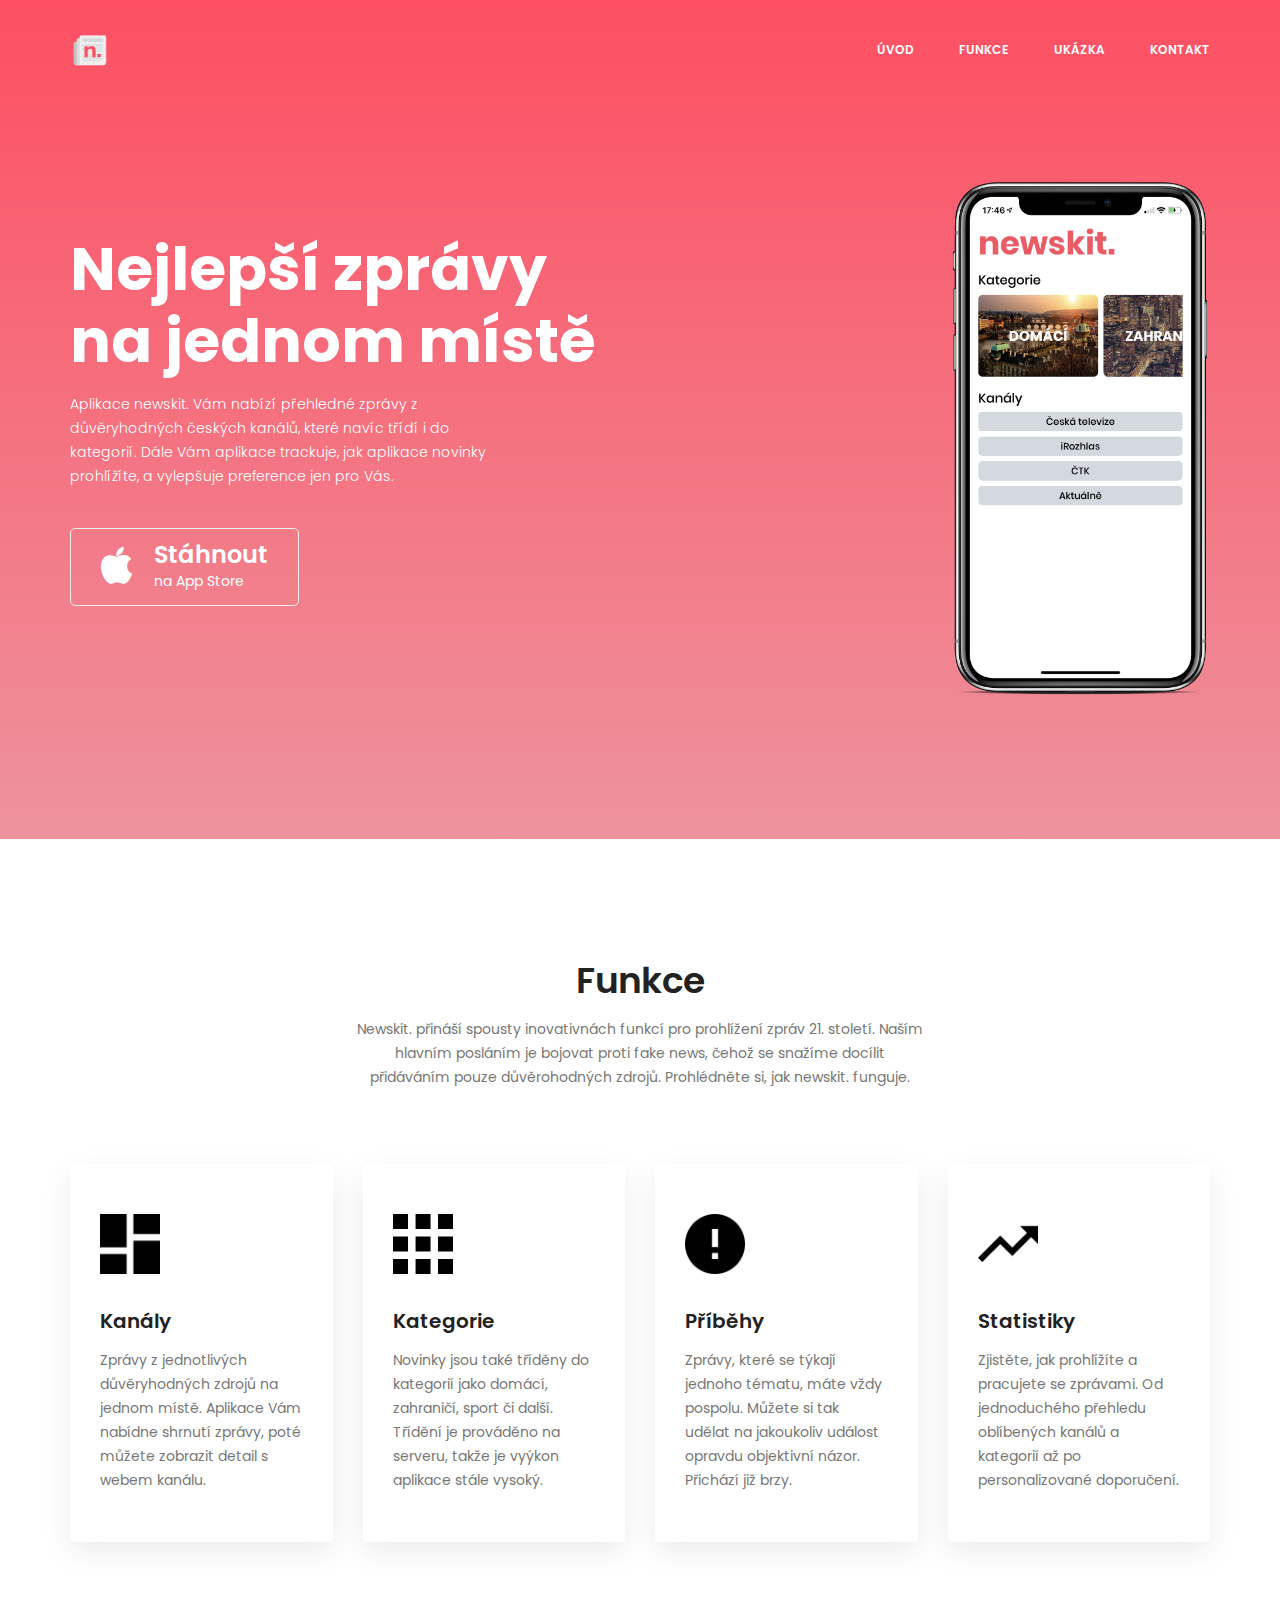
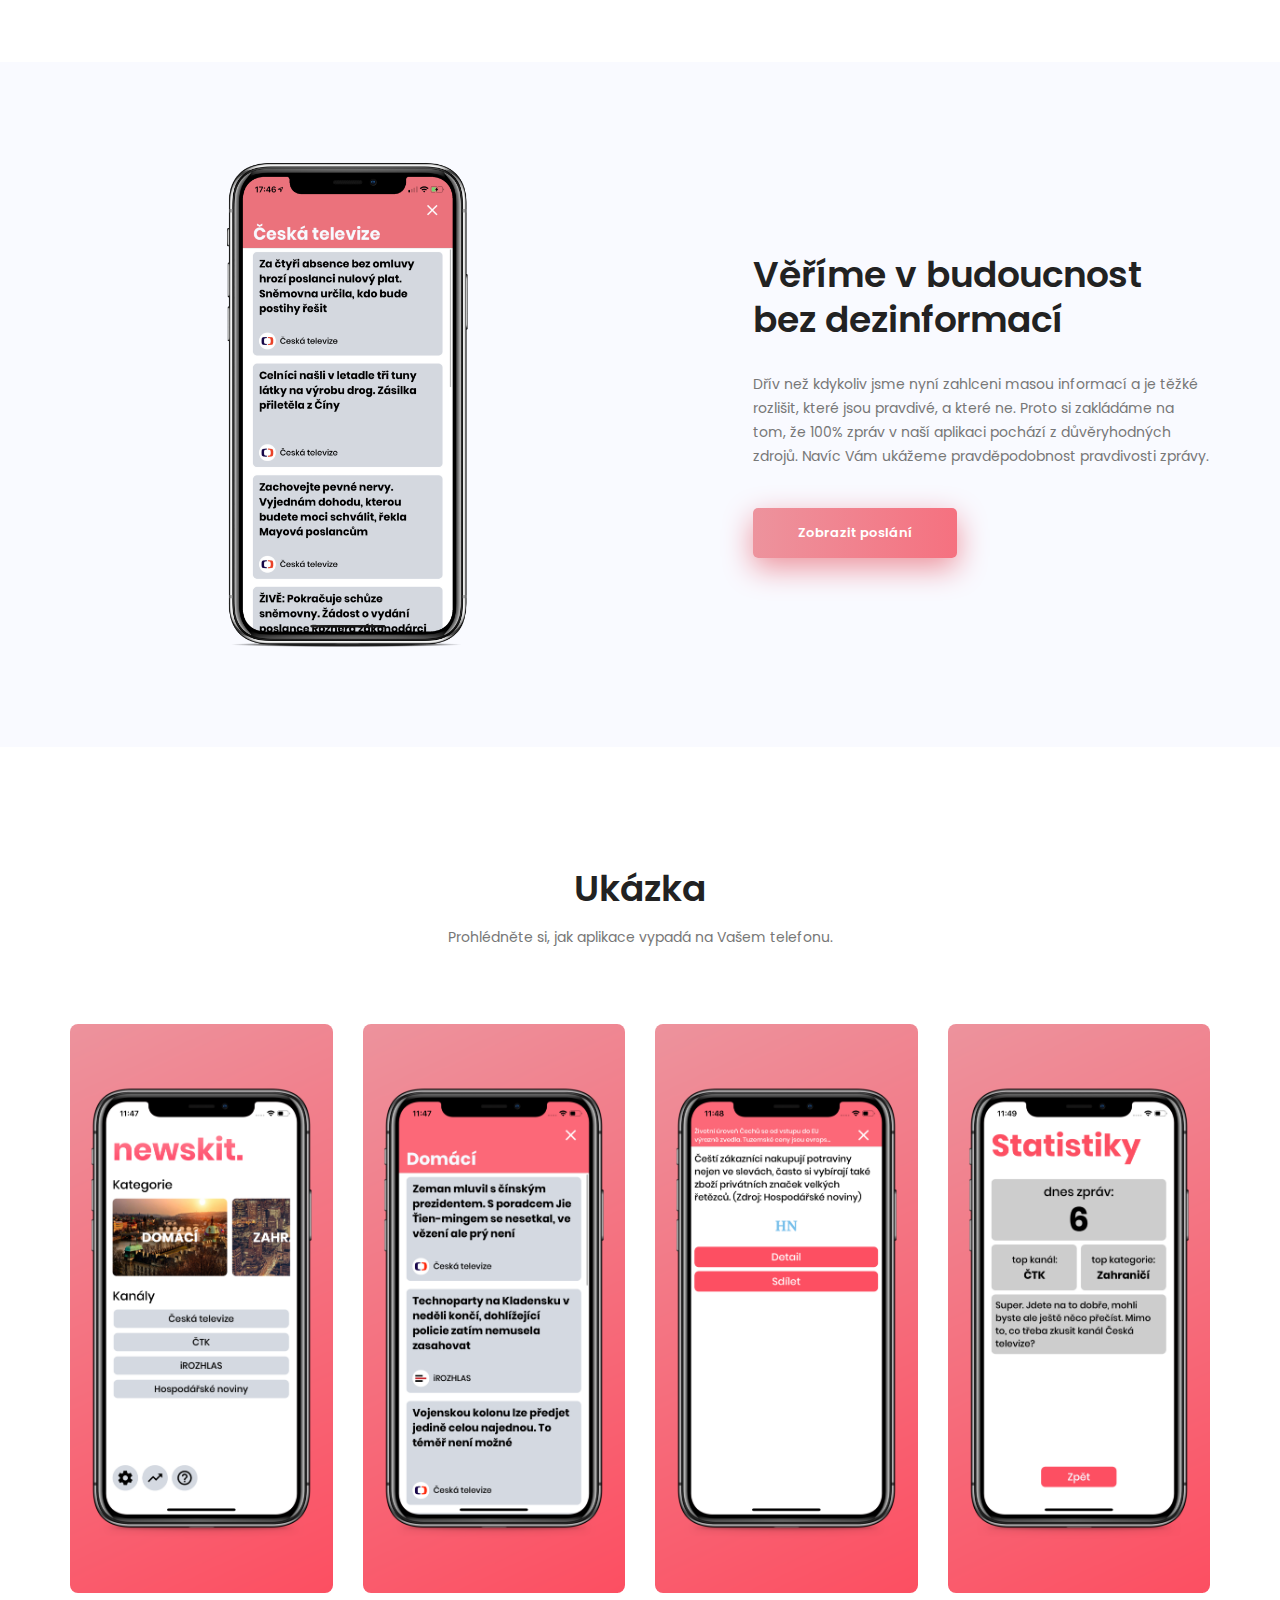
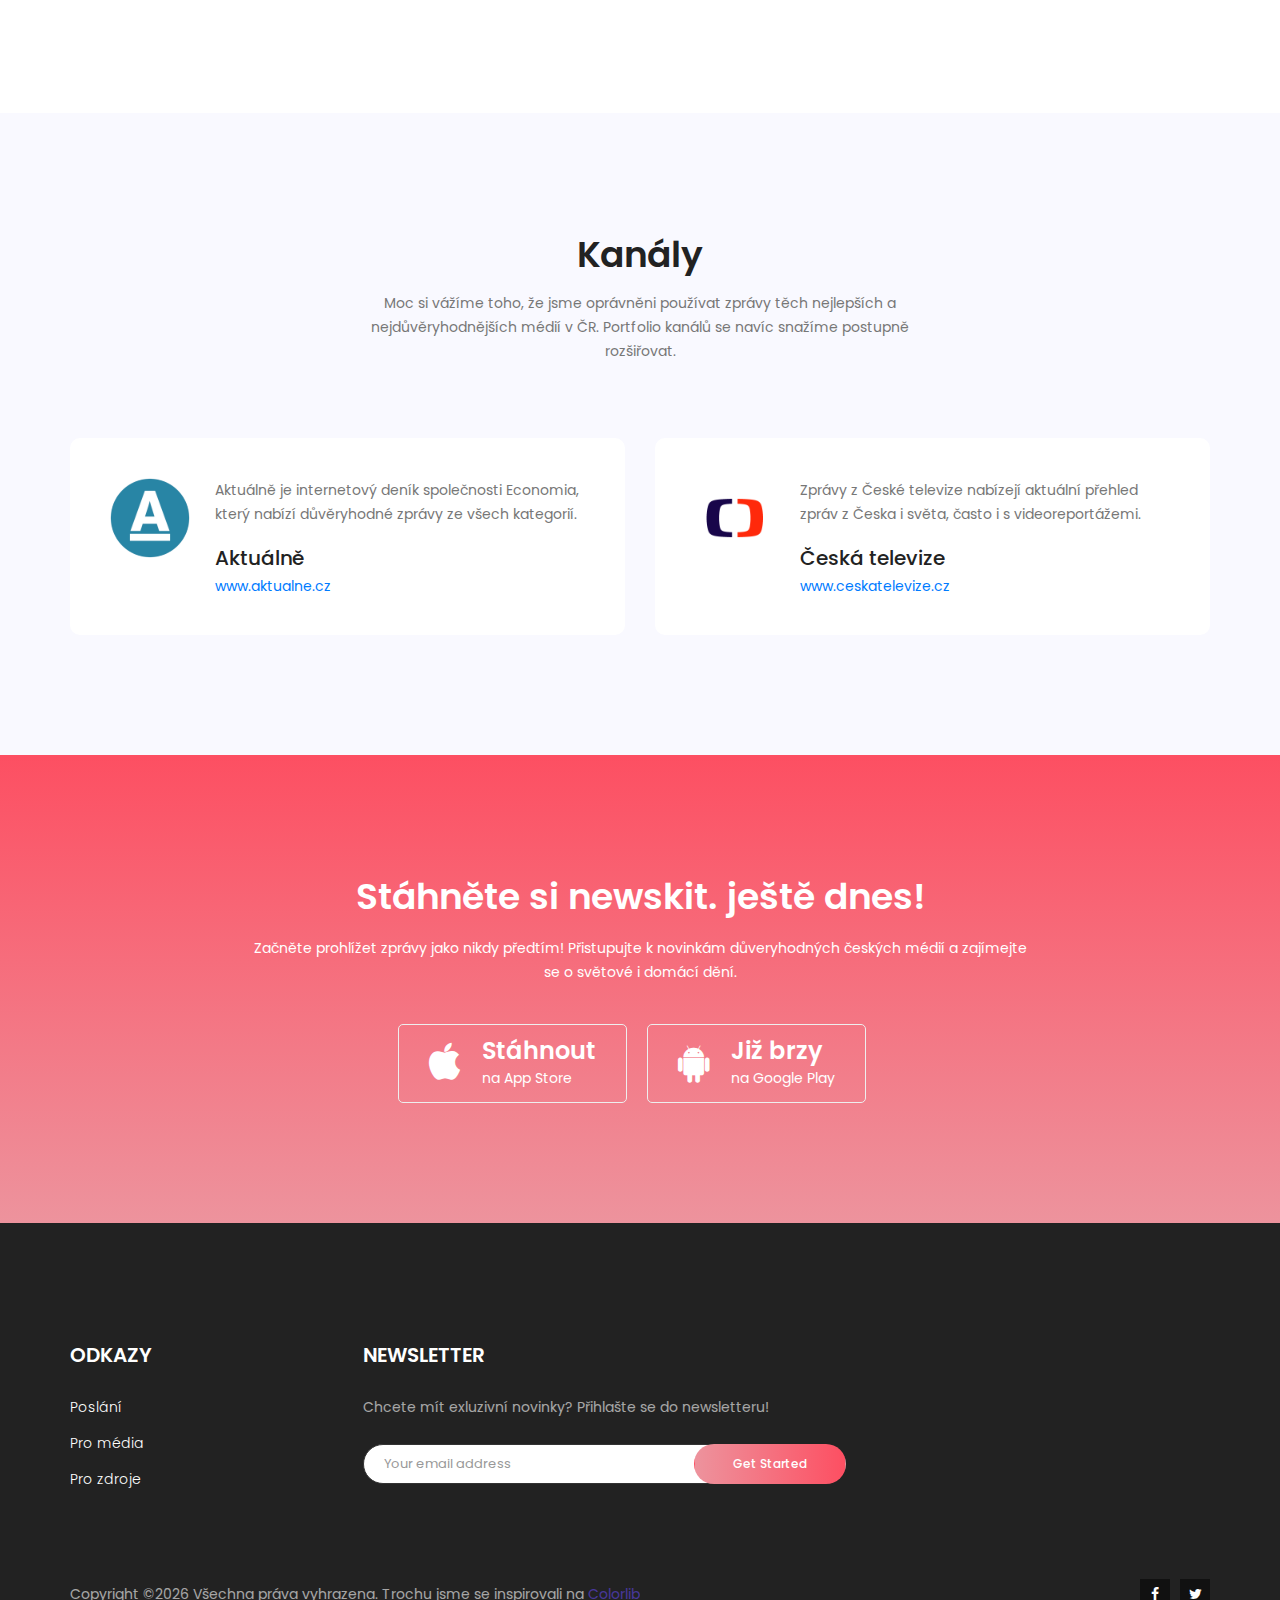
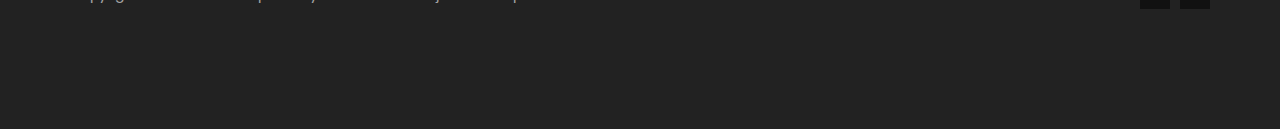
==== index.html @ eb19561d "Initial commit" ====
<!doctype html>
<html lang="en">
    <head>
        <!-- Required meta tags -->
        <meta charset="utf-8">
        <meta name="viewport" content="width=device-width, initial-scale=1, shrink-to-fit=no">
        <link rel="icon" href="img/favicon.png" type="image/png">
        <title>newskit.</title>
        <!-- Bootstrap CSS -->
        <link rel="stylesheet" href="css/bootstrap.css">
        <link rel="stylesheet" href="vendors/linericon/style.css">
        <link rel="stylesheet" href="css/font-awesome.min.css">
        <link rel="stylesheet" href="vendors/owl-carousel/owl.carousel.min.css">
        <link rel="stylesheet" href="vendors/lightbox/simpleLightbox.css">
        <link rel="stylesheet" href="vendors/nice-select/css/nice-select.css">
        <link rel="stylesheet" href="vendors/animate-css/animate.css">
        <link rel="stylesheet" href="vendors/popup/magnific-popup.css">
        <!-- main css -->
        <link rel="stylesheet" href="css/style.css">
        <link rel="stylesheet" href="css/responsive.css">
        <link href="https://fonts.googleapis.com/css?family=Poppins&display=swap" rel="stylesheet">
    </head>
    <body data-spy="scroll" data-target="#mainNav" data-offset="70">

        <!--================Header Menu Area =================-->
        <header class="header_area">
            <div class="main_menu" id="mainNav">
            	<nav class="navbar navbar-expand-lg navbar-light">
					<div class="container">
						<!-- Brand and toggle get grouped for better mobile display -->
						<a class="navbar-brand logo_h" href="index.html"><img src="img/logo.png" alt="" height="39"></a>
						<button class="navbar-toggler" type="button" data-toggle="collapse" data-target="#navbarSupportedContent" aria-controls="navbarSupportedContent" aria-expanded="false" aria-label="Toggle navigation">
							<span class="icon-bar"></span>
							<span class="icon-bar"></span>
							<span class="icon-bar"></span>
						</button>
						<!-- Collect the nav links, forms, and other content for toggling -->
						<div class="collapse navbar-collapse offset" id="navbarSupportedContent">
							<ul class="nav navbar-nav menu_nav ml-auto">
								<li class="nav-item active"><a class="nav-link" href="#home">Úvod</a></li>
								<li class="nav-item"><a class="nav-link" href="#feature">Funkce</a></li>
								<li class="nav-item"><a class="nav-link" href="#screen">Ukázka</a>
								<li class="nav-item"><a class="nav-link" href="contact.html">Kontakt</a></li>
							</ul>
						</div>
					</div>
            	</nav>
            </div>
        </header>
        <!--================Header Menu Area =================-->

        <!--================Home Banner Area =================-->
        <section class="home_banner_area" id="home">
            <div class="banner_inner" style="background: rgb(237,147,157); background: linear-gradient(0deg, rgba(237,147,157,1) 0%, rgba(253,79,98,1) 100%);">
				<div class="container">
					<div class="row banner_content">
						<div class="col-lg-9">
							<h2>Nejlepší zprávy <br />na jednom místě</h2>
							<p>Aplikace newskit. Vám nabízí přehledné zprávy z důvěryhodných českých kanálů, které navíc třídí i do kategorií. Dále Vám aplikace trackuje, jak aplikace novinky prohlížíte, a vylepšuje preference jen pro Vás.</p>
              <div class="app_btn_area">
                <a href="https://itunes.apple.com/us/app/newskit/id1450728417">
                <div class="app_btn">
                  <div class="media">
                <div class="d-flex">
                  <i class="fa fa-apple" aria-hidden="true"></i>
                </div>
                <div class="media-body">
                  <h4>Stáhnout</h4>
                  <p>na App Store</p>
                </div>
              </div>
                </div>
              </a>
              </div>

						</div>
						<div class="col-lg-3">
							<div class="banner_map_img">
								<img class="img-fluid" src="img/banner/right-mobile.png">
							</div>
						</div>
					</div>
				</div>
            </div>
        </section>
        <!--================End Home Banner Area =================-->

        <!--================Feature Area =================-->
        <section class="feature_area p_120" id="feature">
        	<div class="container">
        		<div class="main_title">
        			<h2>Funkce</h2>
        			<p>Newskit. přináší spousty inovativnách funkcí pro prohlížení zpráv 21. století. Naším hlavním posláním je bojovat proti fake news, čehož se snažíme docílit přidáváním pouze důvěrohodných zdrojů. Prohlédněte si, jak newskit. funguje.</p>
        		</div>
        		<div class="feature_inner row">
        			<div class="col-lg-3 col-md-6">
        				<div class="feature_item">
        					<img src="img/icon/dashboard.png" alt="" width="60px">
        					<h4>Kanály</h4>
        					<p>Zprávy z jednotlivých důvěryhodných zdrojů na jednom místě. Aplikace Vám nabídne shrnutí zprávy, poté můžete zobrazit detail s webem kanálu.</p>
        				</div>
        			</div>
        			<div class="col-lg-3 col-md-6">
        				<div class="feature_item">
        					<img src="img/icon/menu.png" alt="" width="60px">
        					<h4>Kategorie</h4>
        					<p>Novinky jsou také tříděny do kategorií jako domácí, zahraničí, sport či další. Třídění je prováděno na serveru, takže je vyýkon aplikace stále vysoký.</p>
        				</div>
        			</div>
        			<div class="col-lg-3 col-md-6">
        				<div class="feature_item">
        					<img src="img/icon/error.png" alt="" width="60px">
        					<h4>Příběhy</h4>
        					<p>Zprávy, které se týkají jednoho tématu, máte vždy pospolu. Můžete si tak udělat na jakoukoliv událost opravdu objektivní názor. Přichází již brzy.</p>
        				</div>
        			</div>
        			<div class="col-lg-3 col-md-6">
        				<div class="feature_item">
        					<img src="img/icon/stats.png" alt="" width="60px">
        					<h4>Statistiky</h4>
        					<p>Zjistěte, jak prohlížíte a pracujete se zprávami. Od jednoduchého přehledu oblíbených kanálů a kategorií až po personalizované doporučení.</p>
        				</div>
        			</div>
        		</div>
        	</div>
        </section>
        <!--================End Feature Area =================-->

        <!--================Interior Area =================-->
        <section class="interior_area">
        	<div class="container">
        		<div class="interior_inner row">
        			<div class="col-lg-6">
        				<img class="img-fluid" src="img/feature/mock-1.png" alt="">
        			</div>
        			<div class="col-lg-5 offset-lg-1">
        				<div class="interior_text">
        					<h4>Věříme v budoucnost bez dezinformací</h4>
        					<p>Dřív než kdykoliv jsme nyní zahlceni masou informací a je těžké rozlišit, které jsou pravdivé, a které ne. Proto si zakládáme na tom, že 100% zpráv v naší aplikaci pochází z důvěryhodných zdrojů. Navíc Vám ukážeme pravděpodobnost pravdivosti zprávy.</p>
        					<a class="main_btn" href="mission.html">Zobrazit poslání</a>
        				</div>
        			</div>
        		</div>
        	</div>
        </section>
        <!--================End Interior Area =================-->

        <!--================Feature Area =================-->
        <section class="screenshot_area p_120" id="screen">
        	<div class="container">
        		<div class="main_title">
        			<h2>Ukázka</h2>
        			<p>Prohlédněte si, jak aplikace vypadá na Vašem telefonu.</p>
        		</div>
        		<div class="screenshot_inner owl-carousel">
        			<div class="item">
        				<img src="img/feature/feature-1.jpg" alt="" style="border: 0px solid; border-radius: 8px; width: 100%;">
        			</div>
        			<div class="item">
        				<img src="img/feature/feature-2.jpg" alt="" style="border: 0px solid; border-radius: 8px; width: 100%;">
        			</div>
        			<div class="item">
        				<img src="img/feature/feature-3.jpg" alt="" style="border: 0px solid; border-radius: 8px; width: 100%;">
        			</div>
        			<div class="item">
        				<img src="img/feature/feature-4.jpg" alt="" style="border: 0px solid; border-radius: 8px; width: 100%;">
        			</div>
        		</div>
        	</div>
        </section>
        <!--================End Feature Area =================-->

        <!--================Testimonials Area =================-->
        <section class="testimonials_area p_120">
        	<div class="container">
        		<div class="main_title">
        			<h2>Kanály</h2>
        			<p>Moc si vážíme toho, že jsme oprávněni používat zprávy těch nejlepších a nejdůvěryhodnějších médií v ČR. Portfolio kanálů se navíc snažíme postupně rozšiřovat.</p>
        		</div>
        		<div class="testi_slider owl-carousel">
              <div class="item">
        				<div class="testi_item">
							<div class="media">
								<div class="d-flex">
									<img src="img/sources/aktualne.png" class="source_icon_image" width="80px">
								</div>
								<div class="media-body">
									<p>Aktuálně je internetový deník společnosti Economia, který nabízí důvěryhodné zprávy ze všech kategorií.</p>
									<h4>Aktuálně</h4>
									<h5><a href="https://www.aktualne.cz">www.aktualne.cz</a></h5>
								</div>
							</div>
        				</div>
        			</div>
        			<div class="item">
        				<div class="testi_item">
							<div class="media">
								<div class="d-flex">
									<img src="img/sources/ct.PNG" class="source_icon_image" width="80px">
								</div>
								<div class="media-body">
									<p>Zprávy z České televize nabízejí aktuální přehled zpráv z Česka i světa, často i s videoreportážemi.</p>
									<h4>Česká televize</h4>
									<h5><a href="https://www.ceskatelevize.cz">www.ceskatelevize.cz</a></h5>
								</div>
							</div>
        				</div>
        			</div>
              <div class="item">
        				<div class="testi_item">
							<div class="media">
								<div class="d-flex">
									<img src="img/sources/ctk.png" class="source_icon_image" width="80px">
								</div>
								<div class="media-body">
									<p>ČTK, konkrétně České noviny, nabízejí již přes sto let kvalitní a nezávislý zpravodajský servis.</p>
									<h4>ČTK</h4>
									<h5><a href="https://www.ceskenoviny.cz">www.ceskenoviny.cz</a></h5>
								</div>
							</div>
        				</div>
        			</div>
              <div class="item">
        				<div class="testi_item">
							<div class="media">
								<div class="d-flex">
									<img src="img/sources/denik_n.png" class="source_icon_image" width="80px">
								</div>
								<div class="media-body">
									<p>Deník N je nezávislý český deník, který navíc nabízí i službu Minuta po minutě, časovou osu událostí.</p>
									<h4>Deník N</h4>
									<h5><a href="https://www.denikn.cz">www.denikn.cz</a></h5>
								</div>
							</div>
        				</div>
        			</div>
              <div class="item">
        				<div class="testi_item">
							<div class="media">
								<div class="d-flex">
									<img src="img/sources/hospodarky.png" class="source_icon_image" width="80px">
								</div>
								<div class="media-body">
									<p>Hospodářské noviny se již necelých 30 let zaměřují převážně na ekonomiku a politiku.</p>
									<h4>Hospodářské noviny</h4>
									<h5><a href="https://www.ihned.cz">www.ihned.cz</a></h5>
								</div>
							</div>
        				</div>
        			</div>
              <div class="item">
        				<div class="testi_item">
							<div class="media">
								<div class="d-flex">
									<img src="img/sources/irozhlas.jpg" class="source_icon_image" width="80px">
								</div>
								<div class="media-body">
									<p>iROZHLAS vydává splehlivé zprávy Českého rozhlasu na internetu. Nabízí zprávy ze všech kategorií.</p>
									<h4>iROZHLAS</h4>
									<h5><a href="https://www.irozhlas.cz">www.irozhlas.cz</a></h5>
								</div>
							</div>
        				</div>
        			</div>
              <div class="item">
        				<div class="testi_item">
							<div class="media">
								<div class="d-flex">
									<img src="img/sources/reflex.png" class="source_icon_image" width="80px">
								</div>
								<div class="media-body">
									<p>Reflex je český společenský týdeník, který vychází již necelých 30 let i v tištěné podobě.</p>
									<h4>Reflex</h4>
									<h5><a href="https://www.reflex.cz">www.reflex.cz</a></h5>
								</div>
							</div>
        				</div>
        			</div>
        		</div>
        	</div>
        </section>
        <!--================End Testimonials Area =================-->

        <!--================Download App Area =================-->
        <section class="download_app_area p_120" id="download">
        	<div class="container">
        		<div class="app_inner">
        			<h2>Stáhněte si newskit. ještě dnes!</h2>
        			<p>Začněte prohlížet zprávy jako nikdy předtím! Přistupujte k novinkám důveryhodných českých médií a zajímejte se o světové i domácí dění.</p>
        			<div class="app_btn_area">
                <a href="https://itunes.apple.com/us/app/newskit/id1450728417">
        				<div class="app_btn">
        					<div class="media">
								<div class="d-flex">
									<i class="fa fa-apple" aria-hidden="true"></i>
								</div>
								<div class="media-body">
									<h4>Stáhnout</h4>
									<p>na App Store</p>
								</div>
							</div>
        				</div>
              </a>
        				<div class="app_btn">
        					<div class="media">
								<div class="d-flex">
									<i class="fa fa-android" aria-hidden="true"></i>
								</div>
								<div class="media-body">
									<h4>Již brzy</h4>
									<p>na Google Play</p>
								</div>
							</div>
        				</div>
        			</div>
        		</div>
        	</div>
        </section>
        <!--================End Download App Area =================-->

        <!--================ start footer Area  =================-->
        <footer class="footer-area p_120">
            <div class="container">
                <div class="row">
                    <div class="col-lg-3  col-md-6 col-sm-6">
                        <div class="single-footer-widget tp_widgets">
                           <h6 class="footer_title">ODKAZY</h6>
                            <ul class="list">
                            	<li><a href="mission.html">Poslání</a></li>
                            	<li><a href="media.html">Pro média</a></li>
                            	<li><a href="sources.html">Pro zdroje</a></li>
                            </ul>
                        </div>
                    </div>
                    <div class="col-lg-5 col-md-6 col-sm-6">
                        <div class="single-footer-widget news_widgets">
                            <h6 class="footer_title">Newsletter</h6>
                            <p>Chcete mít exluzivní novinky? Přihlašte se do newsletteru!</p>
                            <div id="mc_embed_signup">
                                <form target="_blank" action="https://spondonit.us12.list-manage.com/subscribe/post?u=1462626880ade1ac87bd9c93a&amp;id=92a4423d01" method="get" class="subscribe_form relative">
                                    <div class="input-group d-flex flex-row">
                                        <input name="EMAIL" placeholder="Your email address" onfocus="this.placeholder = ''" onblur="this.placeholder = 'Email Address '" required="" type="email">
                                        <button class="btn sub-btn">Get Started</button>
                                    </div>
                                    <div class="mt-10 info"></div>
                                </form>
                            </div>
                        </div>
                    </div>
                </div>
                <div class="row footer-bottom d-flex justify-content-between align-items-center">
                    <p class="col-lg-8 col-md-8 footer-text m-0"><!-- Link back to Colorlib can't be removed. Template is licensed under CC BY 3.0. -->
Copyright &copy;<script>document.write(new Date().getFullYear());</script> Všechna práva vyhrazena. Trochu jsme se inspirovali na <a href="https://colorlib.com" target="_blank">Colorlib</a>
<!-- Link back to Colorlib can't be removed. Template is licensed under CC BY 3.0. --></p>
                    <div class="col-lg-4 col-md-4 footer-social">
                        <a href="https://www.facebook.com/matsworld.io/"><i class="fa fa-facebook"></i></a>
                        <a href="https://twitter.com/newskit_io"><i class="fa fa-twitter"></i></a>
                    </div>
                </div>
            </div>
        </footer>
		<!--================ End footer Area  =================-->





        <!-- Optional JavaScript -->
        <!-- jQuery first, then Popper.js, then Bootstrap JS -->
        <script src="js/jquery-3.2.1.min.js"></script>
        <script src="js/popper.js"></script>
        <script src="js/bootstrap.min.js"></script>
        <script src="js/stellar.js"></script>
        <script src="vendors/lightbox/simpleLightbox.min.js"></script>
        <script src="vendors/nice-select/js/jquery.nice-select.min.js"></script>
        <script src="vendors/isotope/imagesloaded.pkgd.min.js"></script>
        <script src="vendors/isotope/isotope-min.js"></script>
        <script src="vendors/owl-carousel/owl.carousel.min.js"></script>
        <script src="js/jquery.ajaxchimp.min.js"></script>
        <script src="vendors/counter-up/jquery.waypoints.min.js"></script>
        <script src="vendors/counter-up/jquery.counterup.js"></script>
        <script src="js/mail-script.js"></script>
        <script src="vendors/popup/jquery.magnific-popup.min.js"></script>
        <script src="js/theme.js"></script>
    </body>
</html>
---- vendors/linericon/style.css ----
@font-face {
	font-family: 'Linearicons-Free';
	src:url('fonts/Linearicons-Free.eot?w118d');
	src:url('fonts/Linearicons-Free.eot?#iefixw118d') format('embedded-opentype'),
		url('fonts/Linearicons-Free.woff2?w118d') format('woff2'),
		url('fonts/Linearicons-Free.woff?w118d') format('woff'),
		url('fonts/Linearicons-Free.ttf?w118d') format('truetype'),
		url('fonts/Linearicons-Free.svg?w118d#Linearicons-Free') format('svg');
	font-weight: normal;
	font-style: normal;
}

.lnr {
	font-family: 'Linearicons-Free';
	speak: none;
	font-style: normal;
	font-weight: normal;
	font-variant: normal;
	text-transform: none;
	line-height: 1;

	/* Better Font Rendering =========== */
	-webkit-font-smoothing: antialiased;
	-moz-osx-font-smoothing: grayscale;
}

.lnr-home:before {
	content: "\e800";
}
.lnr-apartment:before {
	content: "\e801";
}
.lnr-pencil:before {
	content: "\e802";
}
.lnr-magic-wand:before {
	content: "\e803";
}
.lnr-drop:before {
	content: "\e804";
}
.lnr-lighter:before {
	content: "\e805";
}
.lnr-poop:before {
	content: "\e806";
}
.lnr-sun:before {
	content: "\e807";
}
.lnr-moon:before {
	content: "\e808";
}
.lnr-cloud:before {
	content: "\e809";
}
.lnr-cloud-upload:before {
	content: "\e80a";
}
.lnr-cloud-download:before {
	content: "\e80b";
}
.lnr-cloud-sync:before {
	content: "\e80c";
}
.lnr-cloud-check:before {
	content: "\e80d";
}
.lnr-database:before {
	content: "\e80e";
}
.lnr-lock:before {
	content: "\e80f";
}
.lnr-cog:before {
	content: "\e810";
}
.lnr-trash:before {
	content: "\e811";
}
.lnr-dice:before {
	content: "\e812";
}
.lnr-heart:before {
	content: "\e813";
}
.lnr-star:before {
	content: "\e814";
}
.lnr-star-half:before {
	content: "\e815";
}
.lnr-star-empty:before {
	content: "\e816";
}
.lnr-flag:before {
	content: "\e817";
}
.lnr-envelope:before {
	content: "\e818";
}
.lnr-paperclip:before {
	content: "\e819";
}
.lnr-inbox:before {
	content: "\e81a";
}
.lnr-eye:before {
	content: "\e81b";
}
.lnr-printer:before {
	content: "\e81c";
}
.lnr-file-empty:before {
	content: "\e81d";
}
.lnr-file-add:before {
	content: "\e81e";
}
.lnr-enter:before {
	content: "\e81f";
}
.lnr-exit:before {
	content: "\e820";
}
.lnr-graduation-hat:before {
	content: "\e821";
}
.lnr-license:before {
	content: "\e822";
}
.lnr-music-note:before {
	content: "\e823";
}
.lnr-film-play:before {
	content: "\e824";
}
.lnr-camera-video:before {
	content: "\e825";
}
.lnr-camera:before {
	content: "\e826";
}
.lnr-picture:before {
	content: "\e827";
}
.lnr-book:before {
	content: "\e828";
}
.lnr-bookmark:before {
	content: "\e829";
}
.lnr-user:before {
	content: "\e82a";
}
.lnr-users:before {
	content: "\e82b";
}
.lnr-shirt:before {
	content: "\e82c";
}
.lnr-store:before {
	content: "\e82d";
}
.lnr-cart:before {
	content: "\e82e";
}
.lnr-tag:before {
	content: "\e82f";
}
.lnr-phone-handset:before {
	content: "\e830";
}
.lnr-phone:before {
	content: "\e831";
}
.lnr-pushpin:before {
	content: "\e832";
}
.lnr-map-marker:before {
	content: "\e833";
}
.lnr-map:before {
	content: "\e834";
}
.lnr-location:before {
	content: "\e835";
}
.lnr-calendar-full:before {
	content: "\e836";
}
.lnr-keyboard:before {
	content: "\e837";
}
.lnr-spell-check:before {
	content: "\e838";
}
.lnr-screen:before {
	content: "\e839";
}
.lnr-smartphone:before {
	content: "\e83a";
}
.lnr-tablet:before {
	content: "\e83b";
}
.lnr-laptop:before {
	content: "\e83c";
}
.lnr-laptop-phone:before {
	content: "\e83d";
}
.lnr-power-switch:before {
	content: "\e83e";
}
.lnr-bubble:before {
	content: "\e83f";
}
.lnr-heart-pulse:before {
	content: "\e840";
}
.lnr-construction:before {
	content: "\e841";
}
.lnr-pie-chart:before {
	content: "\e842";
}
.lnr-chart-bars:before {
	content: "\e843";
}
.lnr-gift:before {
	content: "\e844";
}
.lnr-diamond:before {
	content: "\e845";
}
.lnr-linearicons:before {
	content: "\e846";
}
.lnr-dinner:before {
	content: "\e847";
}
.lnr-coffee-cup:before {
	content: "\e848";
}
.lnr-leaf:before {
	content: "\e849";
}
.lnr-paw:before {
	content: "\e84a";
}
.lnr-rocket:before {
	content: "\e84b";
}
.lnr-briefcase:before {
	content: "\e84c";
}
.lnr-bus:before {
	content: "\e84d";
}
.lnr-car:before {
	content: "\e84e";
}
.lnr-train:before {
	content: "\e84f";
}
.lnr-bicycle:before {
	content: "\e850";
}
.lnr-wheelchair:before {
	content: "\e851";
}
.lnr-select:before {
	content: "\e852";
}
.lnr-earth:before {
	content: "\e853";
}
.lnr-smile:before {
	content: "\e854";
}
.lnr-sad:before {
	content: "\e855";
}
.lnr-neutral:before {
	content: "\e856";
}
.lnr-mustache:before {
	content: "\e857";
}
.lnr-alarm:before {
	content: "\e858";
}
.lnr-bullhorn:before {
	content: "\e859";
}
.lnr-volume-high:before {
	content: "\e85a";
}
.lnr-volume-medium:before {
	content: "\e85b";
}
.lnr-volume-low:before {
	content: "\e85c";
}
.lnr-volume:before {
	content: "\e85d";
}
.lnr-mic:before {
	content: "\e85e";
}
.lnr-hourglass:before {
	content: "\e85f";
}
.lnr-undo:before {
	content: "\e860";
}
.lnr-redo:before {
	content: "\e861";
}
.lnr-sync:before {
	content: "\e862";
}
.lnr-history:before {
	content: "\e863";
}
.lnr-clock:before {
	content: "\e864";
}
.lnr-download:before {
	content: "\e865";
}
.lnr-upload:before {
	content: "\e866";
}
.lnr-enter-down:before {
	content: "\e867";
}
.lnr-exit-up:before {
	content: "\e868";
}
.lnr-bug:before {
	content: "\e869";
}
.lnr-code:before {
	content: "\e86a";
}
.lnr-link:before {
	content: "\e86b";
}
.lnr-unlink:before {
	content: "\e86c";
}
.lnr-thumbs-up:before {
	content: "\e86d";
}
.lnr-thumbs-down:before {
	content: "\e86e";
}
.lnr-magnifier:before {
	content: "\e86f";
}
.lnr-cross:before {
	content: "\e870";
}
.lnr-menu:before {
	content: "\e871";
}
.lnr-list:before {
	content: "\e872";
}
.lnr-chevron-up:before {
	content: "\e873";
}
.lnr-chevron-down:before {
	content: "\e874";
}
.lnr-chevron-left:before {
	content: "\e875";
}
.lnr-chevron-right:before {
	content: "\e876";
}
.lnr-arrow-up:before {
	content: "\e877";
}
.lnr-arrow-down:before {
	content: "\e878";
}
.lnr-arrow-left:before {
	content: "\e879";
}
.lnr-arrow-right:before {
	content: "\e87a";
}
.lnr-move:before {
	content: "\e87b";
}
.lnr-warning:before {
	content: "\e87c";
}
.lnr-question-circle:before {
	content: "\e87d";
}
.lnr-menu-circle:before {
	content: "\e87e";
}
.lnr-checkmark-circle:before {
	content: "\e87f";
}
.lnr-cross-circle:before {
	content: "\e880";
}
.lnr-plus-circle:before {
	content: "\e881";
}
.lnr-circle-minus:before {
	content: "\e882";
}
.lnr-arrow-up-circle:before {
	content: "\e883";
}
.lnr-arrow-down-circle:before {
	content: "\e884";
}
.lnr-arrow-left-circle:before {
	content: "\e885";
}
.lnr-arrow-right-circle:before {
	content: "\e886";
}
.lnr-chevron-up-circle:before {
	content: "\e887";
}
.lnr-chevron-down-circle:before {
	content: "\e888";
}
.lnr-chevron-left-circle:before {
	content: "\e889";
}
.lnr-chevron-right-circle:before {
	content: "\e88a";
}
.lnr-crop:before {
	content: "\e88b";
}
.lnr-frame-expand:before {
	content: "\e88c";
}
.lnr-frame-contract:before {
	content: "\e88d";
}
.lnr-layers:before {
	content: "\e88e";
}
.lnr-funnel:before {
	content: "\e88f";
}
.lnr-text-format:before {
	content: "\e890";
}
.lnr-text-format-remove:before {
	content: "\e891";
}
.lnr-text-size:before {
	content: "\e892";
}
.lnr-bold:before {
	content: "\e893";
}
.lnr-italic:before {
	content: "\e894";
}
.lnr-underline:before {
	content: "\e895";
}
.lnr-strikethrough:before {
	content: "\e896";
}
.lnr-highlight:before {
	content: "\e897";
}
.lnr-text-align-left:before {
	content: "\e898";
}
.lnr-text-align-center:before {
	content: "\e899";
}
.lnr-text-align-right:before {
	content: "\e89a";
}
.lnr-text-align-justify:before {
	content: "\e89b";
}
.lnr-line-spacing:before {
	content: "\e89c";
}
.lnr-indent-increase:before {
	content: "\e89d";
}
.lnr-indent-decrease:before {
	content: "\e89e";
}
.lnr-pilcrow:before {
	content: "\e89f";
}
.lnr-direction-ltr:before {
	content: "\e8a0";
}
.lnr-direction-rtl:before {
	content: "\e8a1";
}
.lnr-page-break:before {
	content: "\e8a2";
}
.lnr-sort-alpha-asc:before {
	content: "\e8a3";
}
.lnr-sort-amount-asc:before {
	content: "\e8a4";
}
.lnr-hand:before {
	content: "\e8a5";
}
.lnr-pointer-up:before {
	content: "\e8a6";
}
.lnr-pointer-right:before {
	content: "\e8a7";
}
.lnr-pointer-down:before {
	content: "\e8a8";
}
.lnr-pointer-left:before {
	content: "\e8a9";
}
---- vendors/lightbox/simpleLightbox.css ----
.slbOverlay, .slbWrapOuter, .slbWrap {
  position: fixed;
  top: 0;
  right: 0;
  bottom: 0;
  left: 0;
}

.slbOverlay {
  overflow: hidden;
  z-index: 2000;
  background-color: #000;
  opacity: 0.7;
  filter: alpha(opacity=70);
  -webkit-animation: slbOverlay 0.5s;
  -moz-animation: slbOverlay 0.5s;
  animation: slbOverlay 0.5s;
}

.slbWrapOuter {
  overflow-x: hidden;
  overflow-y: auto;
  z-index: 2010;
}

.slbWrap {
  position: absolute;
  text-align: center;
}

.slbWrap:before {
  content: "";
  display: inline-block;
  height: 100%;
  vertical-align: middle;
}

.slbContentOuter {
  display: inline-block;
  vertical-align: middle;
  margin: 0px auto;
  padding: 0 1em;
  box-sizing: border-box;
  z-index: 2020;
  text-align: left;
  max-width: 100%;
}

.slbContentEl .slbContentOuter {
  padding: 5em 1em;
}

.slbContent {
  position: relative;
}

.slbContentEl .slbContent {
  -webkit-animation: slbEnter 0.3s;
  -moz-animation: slbEnter 0.3s;
  animation: slbEnter 0.3s;
  background-color: #fff;
  box-shadow: 0 0.2em 1em rgba(0, 0, 0, 0.4);
}

.slbImageWrap {
  -webkit-animation: slbEnter 0.3s;
  -moz-animation: slbEnter 0.3s;
  animation: slbEnter 0.3s;
  position: relative;
}

.slbImageWrap:after {
  content: "";
  position: absolute;
  left: 0;
  right: 0;
  top: 5em;
  bottom: 5em;
  display: block;
  z-index: -1;
  box-shadow: 0 0.2em 1em rgba(0, 0, 0, 0.6);
  background-color: #FFF;
}

.slbImage {
  width: auto;
  max-width: 100%;
  height: auto;
  display: block;
  line-height: 0;
  box-sizing: border-box;
  padding: 5em 0;
  margin: 0 auto;
}

.slbCaption {
  display: inline-block;
  max-width: 100%;
  overflow: hidden;
  text-overflow: ellipsis;
  white-space: nowrap;
  word-wrap: normal;
  font-size: 1.4em;
  position: absolute;
  left: 0;
  right: 0;
  bottom: 0;
  padding: 0.71429em 0;
  color: #fff;
  color: rgba(255, 255, 255, 0.7);
  text-align: center;
}

.slbCloseBtn, .slbArrow {
  margin: 0;
  padding: 0;
  border: 0;
  cursor: pointer;
  background: none;
}

.slbCloseBtn::-moz-focus-inner, .slbArrow::-moz-focus-inner {
  padding: 0;
  border: 0;
}

.slbCloseBtn:hover, .slbArrow:hover {
  opacity: 0.5;
}

.slbCloseBtn:active, .slbArrow:active {
  opacity: 0.8;
}

.slbCloseBtn {
  -webkit-animation: slbEnter 0.3s;
  -moz-animation: slbEnter 0.3s;
  animation: slbEnter 0.3s;
  font-size: 3em;
  width: 1.66667em;
  height: 1.66667em;
  line-height: 1.66667em;
  position: absolute;
  right: -0.33333em;
  top: 0;
  color: #fff;
  color: rgba(255, 255, 255, 0.7);
  text-align: center;
    outline: none;
    box-shadow: none;
}

.slbLoading .slbCloseBtn {
  display: none;
}

.slbLoadingText {
  font-size: 1.4em;
  color: #fff;
  color: rgba(255, 255, 255, 0.9);
}

.slbArrows {
  position: fixed;
  top: 50%;
  left: 0;
  right: 0;
}

.slbLoading .slbArrows {
  display: none;
}

.slbArrow {
  position: absolute;
  top: 50%;
  margin-top: -5em;
  width: 5em;
  height: 10em;
  opacity: 0.7;
  text-indent: -999em;
  overflow: hidden;
    outline: none;
    box-shadow: none;
}

.slbArrow:before {
  content: "";
  position: absolute;
  top: 50%;
  left: 50%;
  margin: -0.8em 0 0 -0.8em;
  border: 0.8em solid transparent;
}

.slbArrow.next {
  right: 0;
}

.slbArrow.next:before {
  border-left-color: #fff;
}

.slbArrow.prev {
  left: 0;
}

.slbArrow.prev:before {
  border-right-color: #fff;
}

.slbIframeCont {
  width: 80em;
  height: 0;
  overflow: hidden;
  padding-top: 56.25%;
  margin: 5em 0;
}

.slbIframe {
  position: absolute;
  top: 0;
  left: 0;
  width: 100%;
  height: 100%;
  box-shadow: 0 0.2em 1em rgba(0, 0, 0, 0.6);
  background: #000;
}

@-webkit-keyframes slbOverlay {
  from {
    opacity: 0;
  }
  to {
    opacity: 0.7;
  }
}

@-moz-keyframes slbOverlay {
  from {
    opacity: 0;
  }
  to {
    opacity: 0.7;
  }
}

@keyframes slbOverlay {
  from {
    opacity: 0;
  }
  to {
    opacity: 0.7;
  }
}

@-webkit-keyframes slbEnter {
  from {
    opacity: 0;
    -webkit-transform: translate3d(0, -1em, 0);
  }
  to {
    opacity: 1;
    -webkit-transform: translate3d(0, 0, 0);
  }
}

@-moz-keyframes slbEnter {
  from {
    opacity: 0;
    -moz-transform: translate3d(0, -1em, 0);
  }
  to {
    opacity: 1;
    -moz-transform: translate3d(0, 0, 0);
  }
}

@keyframes slbEnter {
  from {
    opacity: 0;
    -webkit-transform: translate3d(0, -1em, 0);
    -moz-transform: translate3d(0, -1em, 0);
    -ms-transform: translate3d(0, -1em, 0);
    -o-transform: translate3d(0, -1em, 0);
    transform: translate3d(0, -1em, 0);
  }
  to {
    opacity: 1;
    -webkit-transform: translate3d(0, 0, 0);
    -moz-transform: translate3d(0, 0, 0);
    -ms-transform: translate3d(0, 0, 0);
    -o-transform: translate3d(0, 0, 0);
    transform: translate3d(0, 0, 0);
  }
}
---- vendors/nice-select/css/nice-select.css ----
.nice-select {
  -webkit-tap-highlight-color: transparent;
  background-color: #fff;
  border-radius: 5px;
  border: solid 1px #e8e8e8;
  box-sizing: border-box;
  clear: both;
  cursor: pointer;
  display: block;
  float: left;
  font-family: inherit;
  font-size: 14px;
  font-weight: normal;
  height: 42px;
  line-height: 40px;
  outline: none;
  padding-left: 18px;
  padding-right: 30px;
  position: relative;
  text-align: left !important;
  -webkit-transition: all 0.2s ease-in-out;
  transition: all 0.2s ease-in-out;
  -webkit-user-select: none;
     -moz-user-select: none;
      -ms-user-select: none;
          user-select: none;
  white-space: nowrap;
  width: auto; }
  .nice-select:hover {
    border-color: #dbdbdb; }
  .nice-select:active, .nice-select.open, .nice-select:focus {
    border-color: #999; }
  .nice-select:after {
    border-bottom: 2px solid #999;
    border-right: 2px solid #999;
    content: '';
    display: block;
    height: 5px;
    margin-top: -4px;
    pointer-events: none;
    position: absolute;
    right: 12px;
    top: 50%;
    -webkit-transform-origin: 66% 66%;
        -ms-transform-origin: 66% 66%;
            transform-origin: 66% 66%;
    -webkit-transform: rotate(45deg);
        -ms-transform: rotate(45deg);
            transform: rotate(45deg);
    -webkit-transition: all 0.15s ease-in-out;
    transition: all 0.15s ease-in-out;
    width: 5px; }
  .nice-select.open:after {
    -webkit-transform: rotate(-135deg);
        -ms-transform: rotate(-135deg);
            transform: rotate(-135deg); }
  .nice-select.open .list {
    opacity: 1;
    pointer-events: auto;
    -webkit-transform: scale(1) translateY(0);
        -ms-transform: scale(1) translateY(0);
            transform: scale(1) translateY(0); }
  .nice-select.disabled {
    border-color: #ededed;
    color: #999;
    pointer-events: none; }
    .nice-select.disabled:after {
      border-color: #cccccc; }
  .nice-select.wide {
    width: 100%; }
    .nice-select.wide .list {
      left: 0 !important;
      right: 0 !important; }
  .nice-select.right {
    float: right; }
    .nice-select.right .list {
      left: auto;
      right: 0; }
  .nice-select.small {
    font-size: 12px;
    height: 36px;
    line-height: 34px; }
    .nice-select.small:after {
      height: 4px;
      width: 4px; }
    .nice-select.small .option {
      line-height: 34px;
      min-height: 34px; }
  .nice-select .list {
    background-color: #fff;
    border-radius: 5px;
    box-shadow: 0 0 0 1px rgba(68, 68, 68, 0.11);
    box-sizing: border-box;
    margin-top: 4px;
    opacity: 0;
    overflow: hidden;
    padding: 0;
    pointer-events: none;
    position: absolute;
    top: 100%;
    left: 0;
    -webkit-transform-origin: 50% 0;
        -ms-transform-origin: 50% 0;
            transform-origin: 50% 0;
    -webkit-transform: scale(0.75) translateY(-21px);
        -ms-transform: scale(0.75) translateY(-21px);
            transform: scale(0.75) translateY(-21px);
    -webkit-transition: all 0.2s cubic-bezier(0.5, 0, 0, 1.25), opacity 0.15s ease-out;
    transition: all 0.2s cubic-bezier(0.5, 0, 0, 1.25), opacity 0.15s ease-out;
    z-index: 9; }
    .nice-select .list:hover .option:not(:hover) {
      background-color: transparent !important; }
  .nice-select .option {
    cursor: pointer;
    font-weight: 400;
    line-height: 40px;
    list-style: none;
    min-height: 40px;
    outline: none;
    padding-left: 18px;
    padding-right: 29px;
    text-align: left;
    -webkit-transition: all 0.2s;
    transition: all 0.2s; }
    .nice-select .option:hover, .nice-select .option.focus, .nice-select .option.selected.focus {
      background-color: #f6f6f6; }
    .nice-select .option.selected {
      font-weight: bold; }
    .nice-select .option.disabled {
      background-color: transparent;
      color: #999;
      cursor: default; }

.no-csspointerevents .nice-select .list {
  display: none; }

.no-csspointerevents .nice-select.open .list {
  display: block; }
---- css/style.css ----
/*----------------------------------------------------
@File: Default Styles
@Author: Rocky Ahmed
@URL: http://wethemez.com
Author E-mail: rockybd1995@gmail.com

This file contains the styling for the actual theme, this
is the file you need to edit to change the look of the
theme.
---------------------------------------------------- */
/*=====================================================================
@Template Name: HostHub Construction
@Author: Rocky Ahmed
@Developed By: Rocky Ahmed
@Developer URL: http://rocky.wethemez.com
Author E-mail: rockybd1995@gmail.com

@Default Styles

Table of Content:
01/ Variables
02/ predefin
03/ header
04/ button
05/ banner
06/ breadcrumb
07/ about
08/ team
09/ project
10/ price
11/ team
12/ blog
13/ video
14/ features
15/ career
16/ contact
17/ footer

=====================================================================*/
/*----------------------------------------------------*/
/*font Variables*/
/*Color Variables*/
/*=================== fonts ====================*/
/*---------------------------------------------------- */
/*----------------------------------------------------*/
.list {
  list-style: none;
  margin: 0px;
  padding: 0px;
}

a {
  text-decoration: none;
  -webkit-transition: all 0.3s ease-in-out;
  -o-transition: all 0.3s ease-in-out;
  transition: all 0.3s ease-in-out;
}

a:hover, a:focus {
  text-decoration: none;
  outline: none;
}

.row.m0 {
  margin: 0px;
}

body {
  line-height: 24px;
  font-size: 14px;
  font-family: 'Poppins', sans-serif;
  font-weight: normal;
  color: #777777;
}

h1, h2, h3, h4, h5, h6 {
  font-family: 'Poppins', sans-serif;
  font-weight: 600;
}

button:focus {
  outline: none;
  -webkit-box-shadow: none;
  box-shadow: none;
}

.p_120 {
  padding-top: 120px;
  padding-bottom: 120px;
}

.pad_top {
  padding-top: 120px;
}

.mt-25 {
  margin-top: 25px;
}

.p0 {
  padding-left: 0px;
  padding-right: 0px;
}

@media (min-width: 1200px) {
  .container {
    max-width: 1170px;
  }
}

@media (min-width: 1620px) {
  .box_1620 {
    max-width: 1650px;
    margin: auto;
  }
}

/* Main Title Area css
============================================================================================ */
.main_title {
  text-align: center;
  margin-bottom: 75px;
}

.main_title h2 {
  font-family: 'Poppins', sans-serif;
  font-size: 36px;
  color: #222222;
  font-weight: 600;
  margin-bottom: 15px;
}

.main_title p {
  font-size: 14px;
  font-family: 'Poppins', sans-serif;
  line-height: 24px;
  color: #777777;
  margin-bottom: 0px;
  max-width: 570px;
  font-weight: normal;
  margin: auto;
}

.main_title.white h2 {
  color: #fff;
}

.main_title.white p {
  color: #fff;
  opacity: .6;
}

/* End Main Title Area css
============================================================================================ */
/*---------------------------------------------------- */
/*----------------------------------------------------*/
.header_area {
  position: absolute;
  width: 100%;
  top: 0;
  left: 0;
  z-index: 99;
  -webkit-transition: background 0.4s, all 0.3s linear;
  -o-transition: background 0.4s, all 0.3s linear;
  transition: background 0.4s, all 0.3s linear;
}

.header_area .navbar {
  background: transparent;
  padding: 0px;
  border: 0px;
  border-radius: 0px;
}

.header_area .navbar .nav .nav-item {
  margin-right: 45px;
}

.header_area .navbar .nav .nav-item .nav-link {
  font: 600 12px/100px "Poppins", sans-serif;
  text-transform: uppercase;
  color: #fff;
  padding: 0px;
  display: inline-block;
}

.header_area .navbar .nav .nav-item .nav-link:after {
  display: none;
}

.header_area .navbar .nav .nav-item.submenu {
  position: relative;
}

.header_area .navbar .nav .nav-item.submenu ul {
  border: none;
  padding: 0px;
  border-radius: 0px;
  -webkit-box-shadow: none;
  box-shadow: none;
  margin: 0px;
  background: #fff;
}

@media (min-width: 992px) {
  .header_area .navbar .nav .nav-item.submenu ul {
    position: absolute;
    top: 120%;
    left: 0px;
    min-width: 200px;
    text-align: left;
    opacity: 0;
    -webkit-transition: all 300ms ease-in;
    -o-transition: all 300ms ease-in;
    transition: all 300ms ease-in;
    visibility: hidden;
    display: block;
    border: none;
    padding: 0px;
    border-radius: 0px;
    -webkit-box-shadow: 0px 10px 30px 0px rgba(115, 73, 251, 0.3);
    box-shadow: 0px 10px 30px 0px rgba(115, 73, 251, 0.3);
  }
}

.header_area .navbar .nav .nav-item.submenu ul:before {
  content: "";
  width: 0;
  height: 0;
  border-style: solid;
  border-width: 10px 10px 0 10px;
  border-color: #eeeeee transparent transparent transparent;
  position: absolute;
  right: 24px;
  top: 45px;
  z-index: 3;
  opacity: 0;
  -webkit-transition: all 400ms linear;
  -o-transition: all 400ms linear;
  transition: all 400ms linear;
}

.header_area .navbar .nav .nav-item.submenu ul .nav-item {
  display: block;
  float: none;
  margin-right: 0px;
  border-bottom: 1px solid #ededed;
  margin-left: 0px;
  -webkit-transition: all 0.4s linear;
  -o-transition: all 0.4s linear;
  transition: all 0.4s linear;
}

.header_area .navbar .nav .nav-item.submenu ul .nav-item .nav-link {
  line-height: 45px;
  color: #222222;
  padding: 0px 30px;
  -webkit-transition: all 150ms linear;
  -o-transition: all 150ms linear;
  transition: all 150ms linear;
  display: block;
  margin-right: 0px;
}

.header_area .navbar .nav .nav-item.submenu ul .nav-item:last-child {
  border-bottom: none;
}

.header_area .navbar .nav .nav-item.submenu ul .nav-item:hover .nav-link {
  background-image: -moz-linear-gradient(0deg, #ED939D 0%, #FD4F62 100%);
  background-image: -webkit-linear-gradient(0deg, #ED939D 0%, #FD4F62 100%);
  background-image: -ms-linear-gradient(0deg, #ED939D 0%, #FD4F62 100%);
  color: #fff;
}

@media (min-width: 992px) {
  .header_area .navbar .nav .nav-item.submenu:hover ul {
    visibility: visible;
    opacity: 1;
    top: 100%;
  }
}

.header_area .navbar .nav .nav-item.submenu:hover ul .nav-item {
  margin-top: 0px;
}

.header_area .navbar .nav .nav-item:last-child {
  margin-right: 0px;
}

.header_area .navbar .search {
  font-size: 12px;
  line-height: 60px;
  display: inline-block;
  color: #222222;
  margin-left: 80px;
}

.header_area .navbar .search i {
  font-weight: 600;
}

.header_area.navbar_fixed .main_menu {
  position: fixed;
  width: 100%;
  top: -70px;
  left: 0;
  right: 0;
  background-image: -moz-linear-gradient(0deg, #ED939D 0%, #FD4F62 100%);
  background-image: -webkit-linear-gradient(0deg, #ED939D 0%, #FD4F62 100%);
  background-image: -ms-linear-gradient(0deg, #ED939D 0%, #FD4F62 100%);
  -webkit-transform: translateY(70px);
  -ms-transform: translateY(70px);
  transform: translateY(70px);
  -webkit-transition: background 500ms ease, -webkit-transform 500ms ease;
  transition: background 500ms ease, -webkit-transform 500ms ease;
  -o-transition: transform 500ms ease, background 500ms ease;
  transition: transform 500ms ease, background 500ms ease;
  transition: transform 500ms ease, background 500ms ease, -webkit-transform 500ms ease;
  -webkit-transition: transform 500ms ease, background 500ms ease;
  -webkit-box-shadow: 0px 3px 16px 0px rgba(0, 0, 0, 0.1);
  box-shadow: 0px 3px 16px 0px rgba(0, 0, 0, 0.1);
}

.header_area.navbar_fixed .main_menu .navbar .nav .nav-item .nav-link {
  line-height: 70px;
}

.top_menu {
  background: #ec9d5f;
}

.top_menu .float-left a {
  line-height: 40px;
  display: inline-block;
  color: #fff;
  font-family: 'Poppins', sans-serif;
  text-transform: uppercase;
  font-size: 12px;
  margin-right: 50px;
  -webkit-transition: all 300ms linear 0s;
  -o-transition: all 300ms linear 0s;
  transition: all 300ms linear 0s;
}

.top_menu .float-left a:last-child {
  margin-right: 0px;
}

.top_menu .float-left a:hover {
  color: #6247ea;
}

.top_menu .float-right .pur_btn {
  background: #6247ea;
  color: #fff;
  font-family: 'Poppins', sans-serif;
  line-height: 40px;
  display: block;
  padding: 0px 40px;
  font-weight: 500;
  font-size: 12px;
}

/*---------------------------------------------------- */
/*----------------------------------------------------*/
/* Home Banner Area css
============================================================================================ */
.home_banner_area {
  z-index: 1;
  background: url(../img/banner/home-banner.jpg) no-repeat scroll center center;
  background-size: cover;
}

.home_banner_area .banner_inner {
  overflow: hidden;
  width: 100%;
  padding: 170px 0px 140px 0px;
}

.home_banner_area .banner_inner .banner_content {
  color: #fff;
}

.home_banner_area .banner_inner .banner_content .col-lg-9 {
  vertical-align: middle;
  -ms-flex-item-align: center;
  align-self: center;
}

.home_banner_area .banner_inner .banner_content h2 {
  font-size: 60px;
  font-weight: bold;
  font-family: 'Poppins', sans-serif;
  margin-bottom: 15px;
  margin-top: -30px;
}

.home_banner_area .banner_inner .banner_content p {
  color: #fff;
  font-family: 'Poppins', sans-serif;
  font-weight: 300;
  max-width: 450px;
  margin-bottom: 40px;
  font-size: 14px;
}

.home_banner_area .banner_inner .banner_content .banner_map_img {
  text-align: right;
}

.blog_banner {
  min-height: 780px;
  position: relative;
  z-index: 1;
  overflow: hidden;
  margin-bottom: 0px;
}

.blog_banner .banner_inner {
  background: #04091e;
  position: relative;
  overflow: hidden;
  width: 100%;
  min-height: 780px;
  z-index: 1;
}

.blog_banner .banner_inner .overlay {

  background: rgb(237,147,157);
  background: linear-gradient(0deg, rgba(237,147,157,1) 0%, rgba(253,79,98,1) 100%);
  opacity: .5;
  height: 125%;
  position: absolute;
  left: 0px;
  top: 0px;
  width: 100%;
  z-index: -1;
}

.blog_banner .banner_inner .blog_b_text {
  max-width: 700px;
  margin: auto;
  color: #fff;
  margin-top: 40px;
}

.blog_banner .banner_inner .blog_b_text h2 {
  font-size: 60px;
  font-weight: 500;
  font-family: 'Poppins', sans-serif;
  line-height: 66px;
  margin-bottom: 15px;
}

.blog_banner .banner_inner .blog_b_text p {
  font-size: 16px;
  margin-bottom: 35px;
}

.blog_banner .banner_inner .blog_b_text .white_bg_btn {
  line-height: 42px;
  padding: 0px 45px;
}

.banner_box {
  max-width: 1620px;
  margin: auto;
}

.banner_area {
  position: relative;
  z-index: 1;
  min-height: 400px;
  background-image: -moz-linear-gradient(0deg, rgba(188, 43, 255, 0.8) 0%, rgba(114, 73, 251, 0.8) 100%);
  background-image: -webkit-linear-gradient(0deg, rgba(188, 43, 255, 0.8) 0%, rgba(114, 73, 251, 0.8) 100%);
  background-image: -ms-linear-gradient(0deg, rgba(188, 43, 255, 0.8) 0%, rgba(114, 73, 251, 0.8) 100%);
}

.banner_area .banner_inner {
  position: relative;
  overflow: hidden;
  width: 100%;
  min-height: 400px;
  z-index: 1;
}

.banner_area .banner_inner .banner_content {
  margin-top: 85px;
}

.banner_area .banner_inner .banner_content h2 {
  color: #fff;
  font-size: 48px;
  font-family: 'Poppins', sans-serif;
  margin-bottom: 0px;
  font-weight: 500;
}

.banner_area .banner_inner .banner_content .page_link a {
  font-size: 14px;
  color: #fff;
  font-family: 'Poppins', sans-serif;
  margin-right: 32px;
  position: relative;
  text-transform: uppercase;
}

.banner_area .banner_inner .banner_content .page_link a:before {
  content: "\f0da";
  font: normal normal normal 14px/1 FontAwesome;
  position: absolute;
  right: -25px;
  top: 50%;
  -webkit-transform: translateY(-50%);
  -ms-transform: translateY(-50%);
  transform: translateY(-50%);
}

.banner_area .banner_inner .banner_content .page_link a:last-child {
  margin-right: 0px;
}

.banner_area .banner_inner .banner_content .page_link a:last-child:before {
  display: none;
}

/* End Home Banner Area css
============================================================================================ */
/*---------------------------------------------------- */
/*----------------------------------------------------*/
/* Home latest Blog Area css
============================================================================================ */
.l_news_item {
  background: #f9f9ff;
  padding: 60px 30px;
  border-radius: 5px;
  -webkit-transition: all 300ms linear 0s;
  -o-transition: all 300ms linear 0s;
  transition: all 300ms linear 0s;
}

.l_news_item .date {
  background: #ffffff;
  color: #777777;
  border: 1px solid #dddddd;
  padding: 0px 18px;
  display: inline-block;
  line-height: 28px;
  border-radius: 3px;
  margin-bottom: 22px;
}

.l_news_item h4 {
  font-size: 20px;
  font-family: 'Poppins', sans-serif;
  font-weight: 600;
  text-transform: uppercase;
  color: #222222;
  line-height: 30px;
  margin-bottom: 15px;
}

.l_news_item p {
  margin-bottom: 22px;
}

.l_news_item .post_view a {
  font-size: 14px;
  font-family: 'Poppins', sans-serif;
  font-weight: normal;
  color: #aaaaaa;
  margin-right: 20px;
}

.l_news_item .post_view a i {
  padding-right: 6px;
}

.l_news_item:hover {
  background: #fff;
  -webkit-box-shadow: 0px 10px 30px 0px rgba(0, 0, 0, 0.08);
  box-shadow: 0px 10px 30px 0px rgba(0, 0, 0, 0.08);
}

.l_news_item:hover .date {
  background-image: -moz-linear-gradient(0deg, #bc2bff 0%, #7249fb 100%);
  background-image: -webkit-linear-gradient(0deg, #bc2bff 0%, #7249fb 100%);
  background-image: -ms-linear-gradient(0deg, #bc2bff 0%, #7249fb 100%);
  color: #fff;
  border-color: #f9f9ff;
}

.l_news_item:hover h4 {
  background-image: -webkit-gradient(linear, left top, right top, color-stop(0, #bc2bff), color-stop(0.15, #bc2bff), color-stop(0.3, #7249fb), color-stop(0.45, #7249fb), color-stop(0.6, #7249fb), color-stop(0.75, #7249fb), color-stop(0.9, #7249fb), color-stop(1, #7249fb));
  background-image: gradient(linear, left top, right top, color-stop(0, #bc2bff), color-stop(0.15, #bc2bff), color-stop(0.3, #7249fb), color-stop(0.45, #7249fb), color-stop(0.6, #7249fb), color-stop(0.75, #7249fb), color-stop(0.9, #7249fb), color-stop(1, #7249fb));
  color: transparent;
  -webkit-background-clip: text;
  background-clip: text;
}

/* End Home latest Blog Area css
============================================================================================ */
/* Causes Area css
============================================================================================ */
.causes_slider .owl-dots {
  text-align: center;
  margin-top: 80px;
}

.causes_slider .owl-dots .owl-dot {
  height: 14px;
  width: 14px;
  background: #eeeeee;
  display: inline-block;
  margin-right: 7px;
}

.causes_slider .owl-dots .owl-dot:last-child {
  margin-right: 0px;
}

.causes_slider .owl-dots .owl-dot.active {
  background: #6247ea;
}

.causes_item {
  background: #fff;
}

.causes_item .causes_img {
  position: relative;
}

.causes_item .causes_img .c_parcent {
  position: absolute;
  bottom: 0px;
  width: 100%;
  left: 0px;
  height: 3px;
  background: rgba(255, 255, 255, 0.5);
}

.causes_item .causes_img .c_parcent span {
  width: 70%;
  height: 3px;
  background: #6247ea;
  position: absolute;
  left: 0px;
  bottom: 0px;
}

.causes_item .causes_img .c_parcent span:before {
  content: "75%";
  position: absolute;
  right: -10px;
  bottom: 0px;
  background: #6247ea;
  color: #fff;
  padding: 0px 5px;
}

.causes_item .causes_text {
  padding: 30px 35px 40px 30px;
}

.causes_item .causes_text h4 {
  color: #222222;
  font-family: 'Poppins', sans-serif;
  font-size: 18px;
  font-weight: 600;
  margin-bottom: 15px;
  cursor: pointer;
}

.causes_item .causes_text h4:hover {
  color: #6247ea;
}

.causes_item .causes_text p {
  font-size: 14px;
  line-height: 24px;
  color: #777777;
  font-weight: 300;
  margin-bottom: 0px;
}

.causes_item .causes_bottom a {
  width: 50%;
  border: 1px solid #6247ea;
  text-align: center;
  float: left;
  line-height: 50px;
  background: #6247ea;
  color: #fff;
  font-family: 'Poppins', sans-serif;
  font-size: 14px;
  font-weight: 500;
}

.causes_item .causes_bottom a + a {
  border-color: #eeeeee;
  background: #fff;
  font-size: 14px;
  color: #222222;
}

/* End Causes Area css
============================================================================================ */
/*================= latest_blog_area css =============*/
.latest_blog_area {
  background: #f9f9ff;
}

.single-recent-blog-post {
  margin-bottom: 30px;
}

.single-recent-blog-post .thumb {
  overflow: hidden;
}

.single-recent-blog-post .thumb img {
  -webkit-transition: all 0.7s linear;
  -o-transition: all 0.7s linear;
  transition: all 0.7s linear;
}

.single-recent-blog-post .details {
  padding-top: 30px;
}

.single-recent-blog-post .details .sec_h4 {
  line-height: 24px;
  padding: 10px 0px 13px;
  -webkit-transition: all 0.3s linear;
  -o-transition: all 0.3s linear;
  transition: all 0.3s linear;
}

.single-recent-blog-post .details .sec_h4:hover {
  color: #777777;
}

.single-recent-blog-post .date {
  font-size: 14px;
  line-height: 24px;
  font-weight: 400;
}

.single-recent-blog-post:hover img {
  -webkit-transform: scale(1.23) rotate(10deg);
  -ms-transform: scale(1.23) rotate(10deg);
  transform: scale(1.23) rotate(10deg);
}

.tags .tag_btn {
  font-size: 12px;
  font-weight: 500;
  line-height: 20px;
  border: 1px solid #eeeeee;
  display: inline-block;
  padding: 1px 18px;
  text-align: center;
  color: #222222;
}

.tags .tag_btn:before {
  background: #6247ea;
}

.tags .tag_btn + .tag_btn {
  margin-left: 2px;
}

/*========= blog_categorie_area css ===========*/
.blog_categorie_area {
  padding-top: 80px;
  padding-bottom: 80px;
}

.categories_post {
  position: relative;
  text-align: center;
  cursor: pointer;
}

.categories_post img {
  max-width: 100%;
}

.categories_post .categories_details {
  position: absolute;
  top: 20px;
  left: 20px;
  right: 20px;
  bottom: 20px;
  background: rgba(34, 34, 34, 0.8);
  color: #fff;
  -webkit-transition: all 0.3s linear;
  -o-transition: all 0.3s linear;
  transition: all 0.3s linear;
  display: -webkit-box;
  display: -ms-flexbox;
  display: flex;
  -webkit-box-align: center;
  -ms-flex-align: center;
  align-items: center;
  -webkit-box-pack: center;
  -ms-flex-pack: center;
  justify-content: center;
}

.categories_post .categories_details h5 {
  margin-bottom: 0px;
  font-size: 18px;
  line-height: 26px;
  text-transform: uppercase;
  color: #fff;
  position: relative;
}

.categories_post .categories_details p {
  font-weight: 300;
  font-size: 14px;
  line-height: 26px;
  margin-bottom: 0px;
}

.categories_post .categories_details .border_line {
  margin: 10px 0px;
  background: #fff;
  width: 100%;
  height: 1px;
}

.categories_post:hover .categories_details {
  background-image: -moz-linear-gradient(0deg, rgba(188, 43, 255, 0.8) 0%, rgba(114, 73, 251, 0.8) 100%);
  background-image: -webkit-linear-gradient(0deg, rgba(188, 43, 255, 0.8) 0%, rgba(114, 73, 251, 0.8) 100%);
  background-image: -ms-linear-gradient(0deg, rgba(188, 43, 255, 0.8) 0%, rgba(114, 73, 251, 0.8) 100%);
  background-color: transparent;
}

/*============ blog_left_sidebar css ==============*/
.blog_item {
  margin-bottom: 40px;
}

.blog_info {
  padding-top: 30px;
}

.blog_info .post_tag {
  padding-bottom: 20px;
}

.blog_info .post_tag a {
  font: 300 14px/21px "Roboto", sans-serif;
  color: #222222;
}

.blog_info .post_tag a:hover {
  color: #777777;
}

.blog_info .post_tag a.active {
  color: #6247ea;
}

.blog_info .blog_meta li a {
  font: 300 14px/20px "Roboto", sans-serif;
  color: #777777;
  vertical-align: middle;
  padding-bottom: 12px;
  display: inline-block;
}

.blog_info .blog_meta li a i {
  color: #222222;
  font-size: 16px;
  font-weight: 600;
  padding-left: 15px;
  line-height: 20px;
  vertical-align: middle;
}

.blog_info .blog_meta li a:hover {
  color: #6247ea;
}

.blog_post img {
  max-width: 100%;
}

.blog_details {
  padding-top: 20px;
}

.blog_details h2 {
  font-size: 24px;
  line-height: 36px;
  color: #222222;
  font-weight: 600;
  -webkit-transition: all 0.3s linear;
  -o-transition: all 0.3s linear;
  transition: all 0.3s linear;
}

.blog_details h2:hover {
  color: #6247ea;
}

.blog_details p {
  margin-bottom: 26px;
}

.view_btn {
  font-size: 14px;
  line-height: 36px;
  display: inline-block;
  color: #222222;
  font-weight: 500;
  padding: 0px 30px;
  background: #fff;
}

.blog_right_sidebar {
  border: 1px solid #eeeeee;
  background: #fafaff;
  padding: 30px;
}

.blog_right_sidebar .widget_title {
  font-size: 18px;
  line-height: 25px;
  background-image: -moz-linear-gradient(0deg, #bc2bff 0%, #7249fb 100%);
  background-image: -webkit-linear-gradient(0deg, #bc2bff 0%, #7249fb 100%);
  background-image: -ms-linear-gradient(0deg, #bc2bff 0%, #7249fb 100%);
  text-align: center;
  color: #fff;
  padding: 8px 0px;
  margin-bottom: 30px;
}

.blog_right_sidebar .search_widget .input-group .form-control {
  font-size: 14px;
  line-height: 29px;
  border: 0px;
  width: 100%;
  font-weight: 300;
  color: #fff;
  padding-left: 20px;
  border-radius: 45px;
  z-index: 0;
  background-image: -moz-linear-gradient(0deg, #bc2bff 0%, #7249fb 100%);
  background-image: -webkit-linear-gradient(0deg, #bc2bff 0%, #7249fb 100%);
  background-image: -ms-linear-gradient(0deg, #bc2bff 0%, #7249fb 100%);
}

.blog_right_sidebar .search_widget .input-group .form-control.placeholder {
  color: #fff;
}

.blog_right_sidebar .search_widget .input-group .form-control:-moz-placeholder {
  color: #fff;
}

.blog_right_sidebar .search_widget .input-group .form-control::-moz-placeholder {
  color: #fff;
}

.blog_right_sidebar .search_widget .input-group .form-control::-webkit-input-placeholder {
  color: #fff;
}

.blog_right_sidebar .search_widget .input-group .form-control:focus {
  -webkit-box-shadow: none;
  box-shadow: none;
}

.blog_right_sidebar .search_widget .input-group .btn-default {
  position: absolute;
  right: 20px;
  background: transparent;
  border: 0px;
  -webkit-box-shadow: none;
  box-shadow: none;
  font-size: 14px;
  color: #fff;
  padding: 0px;
  top: 50%;
  -webkit-transform: translateY(-50%);
  -ms-transform: translateY(-50%);
  transform: translateY(-50%);
  z-index: 1;
}

.blog_right_sidebar .author_widget {
  text-align: center;
}

.blog_right_sidebar .author_widget h4 {
  font-size: 18px;
  line-height: 20px;
  color: #222222;
  margin-bottom: 5px;
  margin-top: 30px;
}

.blog_right_sidebar .author_widget p {
  margin-bottom: 0px;
}

.blog_right_sidebar .author_widget .social_icon {
  padding: 7px 0px 15px;
}

.blog_right_sidebar .author_widget .social_icon a {
  font-size: 14px;
  color: #222222;
  -webkit-transition: all 0.2s linear;
  -o-transition: all 0.2s linear;
  transition: all 0.2s linear;
}

.blog_right_sidebar .author_widget .social_icon a + a {
  margin-left: 20px;
}

.blog_right_sidebar .author_widget .social_icon a:hover {
  color: #6247ea;
}

.blog_right_sidebar .popular_post_widget .post_item .media-body {
  -webkit-box-pack: center;
  -ms-flex-pack: center;
  justify-content: center;
  -ms-flex-item-align: center;
  align-self: center;
  padding-left: 20px;
}

.blog_right_sidebar .popular_post_widget .post_item .media-body h3 {
  font-size: 14px;
  line-height: 20px;
  color: #222222;
  margin-bottom: 4px;
  -webkit-transition: all 0.3s linear;
  -o-transition: all 0.3s linear;
  transition: all 0.3s linear;
}

.blog_right_sidebar .popular_post_widget .post_item .media-body h3:hover {
  color: #6247ea;
}

.blog_right_sidebar .popular_post_widget .post_item .media-body p {
  font-size: 12px;
  line-height: 21px;
  margin-bottom: 0px;
}

.blog_right_sidebar .popular_post_widget .post_item + .post_item {
  margin-top: 20px;
}

.blog_right_sidebar .post_category_widget .cat-list li {
  border-bottom: 2px dotted #eee;
  -webkit-transition: all 0.3s ease 0s;
  -o-transition: all 0.3s ease 0s;
  transition: all 0.3s ease 0s;
  padding-bottom: 12px;
}

.blog_right_sidebar .post_category_widget .cat-list li a {
  font-size: 14px;
  line-height: 20px;
  color: #777;
}

.blog_right_sidebar .post_category_widget .cat-list li a p {
  margin-bottom: 0px;
}

.blog_right_sidebar .post_category_widget .cat-list li + li {
  padding-top: 15px;
}

.blog_right_sidebar .post_category_widget .cat-list li:hover {
  border-color: #6247ea;
}

.blog_right_sidebar .post_category_widget .cat-list li:hover a {
  color: #6247ea;
}

.blog_right_sidebar .newsletter_widget {
  text-align: center;
}

.blog_right_sidebar .newsletter_widget .form-group {
  margin-bottom: 8px;
}

.blog_right_sidebar .newsletter_widget .input-group-prepend {
  margin-right: -1px;
}

.blog_right_sidebar .newsletter_widget .input-group-text {
  background: #fff;
  border-radius: 0px;
  vertical-align: top;
  font-size: 12px;
  line-height: 36px;
  padding: 0px 0px 0px 15px;
  border: 1px solid #eeeeee;
  border-right: 0px;
}

.blog_right_sidebar .newsletter_widget .form-control {
  font-size: 12px;
  line-height: 24px;
  color: #cccccc;
  border: 1px solid #eeeeee;
  border-left: 0px;
  border-radius: 8px;
}

.blog_right_sidebar .newsletter_widget .form-control.placeholder {
  color: #cccccc;
}

.blog_right_sidebar .newsletter_widget .form-control:-moz-placeholder {
  color: #cccccc;
}

.blog_right_sidebar .newsletter_widget .form-control::-moz-placeholder {
  color: #cccccc;
}

.blog_right_sidebar .newsletter_widget .form-control::-webkit-input-placeholder {
  color: #cccccc;
}

.blog_right_sidebar .newsletter_widget .form-control:focus {
  outline: none;
  -webkit-box-shadow: none;
  box-shadow: none;
}

.blog_right_sidebar .newsletter_widget .bbtns {
  background-image: -moz-linear-gradient(0deg, #bc2bff 0%, #7249fb 100%);
  background-image: -webkit-linear-gradient(0deg, #bc2bff 0%, #7249fb 100%);
  background-image: -ms-linear-gradient(0deg, #bc2bff 0%, #7249fb 100%);
  color: #fff;
  font-size: 12px;
  line-height: 38px;
  display: inline-block;
  font-weight: 500;
  padding: 0px 24px 0px 24px;
  border-radius: 0;
}

.blog_right_sidebar .newsletter_widget .text-bottom {
  font-size: 12px;
}

.blog_right_sidebar .tag_cloud_widget ul li {
  display: inline-block;
}

.blog_right_sidebar .tag_cloud_widget ul li a {
  display: inline-block;
  border: 1px solid #eee;
  background: #fff;
  padding: 0px 13px;
  margin-bottom: 8px;
  -webkit-transition: all 0.3s ease 0s;
  -o-transition: all 0.3s ease 0s;
  transition: all 0.3s ease 0s;
  color: #222222;
  font-size: 12px;
}

.blog_right_sidebar .tag_cloud_widget ul li a:hover {
  background-image: -moz-linear-gradient(0deg, rgba(188, 43, 255, 0.8) 0%, rgba(114, 73, 251, 0.8) 100%);
  background-image: -webkit-linear-gradient(0deg, rgba(188, 43, 255, 0.8) 0%, rgba(114, 73, 251, 0.8) 100%);
  background-image: -ms-linear-gradient(0deg, rgba(188, 43, 255, 0.8) 0%, rgba(114, 73, 251, 0.8) 100%);
  color: #fff;
}

.blog_right_sidebar .br {
  width: 100%;
  height: 1px;
  background: #eeeeee;
  margin: 30px 0px;
}

.blog-pagination {
  padding-top: 25px;
  padding-bottom: 95px;
}

.blog-pagination .page-link {
  border-radius: 0;
}

.blog-pagination .page-item {
  border: none;
}

.page-link {
  background: transparent;
  font-weight: 400;
}

.blog-pagination .page-item.active .page-link {
  background-color: #6247ea;
  border-color: transparent;
  color: #fff;
}

.blog-pagination .page-link {
  position: relative;
  display: block;
  padding: 0.5rem 0.75rem;
  margin-left: -1px;
  line-height: 1.25;
  color: #8a8a8a;
  border: none;
}

.blog-pagination .page-link .lnr {
  font-weight: 600;
}

.blog-pagination .page-item:last-child .page-link,
.blog-pagination .page-item:first-child .page-link {
  border-radius: 0;
}

.blog-pagination .page-link:hover {
  color: #fff;
  text-decoration: none;
  background-color: #6247ea;
  border-color: #eee;
}

/*============ Start Blog Single Styles  =============*/
.single-post-area .social-links {
  padding-top: 10px;
}

.single-post-area .social-links li {
  display: inline-block;
  margin-bottom: 10px;
}

.single-post-area .social-links li a {
  color: #cccccc;
  padding: 7px;
  font-size: 14px;
  -webkit-transition: all 0.2s linear;
  -o-transition: all 0.2s linear;
  transition: all 0.2s linear;
}

.single-post-area .social-links li a:hover {
  color: #222222;
}

.single-post-area .blog_details {
  padding-top: 26px;
}

.single-post-area .blog_details p {
  margin-bottom: 10px;
}

.single-post-area .quotes {
  margin-top: 20px;
  margin-bottom: 30px;
  padding: 24px 35px 24px 30px;
  background-color: white;
  -webkit-box-shadow: -20.84px 21.58px 30px 0px rgba(176, 176, 176, 0.1);
  box-shadow: -20.84px 21.58px 30px 0px rgba(176, 176, 176, 0.1);
  font-size: 14px;
  line-height: 24px;
  color: #777;
  font-style: italic;
}

.single-post-area .arrow {
  position: absolute;
}

.single-post-area .arrow .lnr {
  font-size: 20px;
  font-weight: 600;
}

.single-post-area .thumb .overlay-bg {
  background: rgba(0, 0, 0, 0.8);
}

.single-post-area .navigation-area {
  border-top: 1px solid #eee;
  padding-top: 30px;
  margin-top: 60px;
}

.single-post-area .navigation-area p {
  margin-bottom: 0px;
}

.single-post-area .navigation-area h4 {
  font-size: 18px;
  line-height: 25px;
  color: #222222;
}

.single-post-area .navigation-area .nav-left {
  text-align: left;
}

.single-post-area .navigation-area .nav-left .thumb {
  margin-right: 20px;
  background: #000;
}

.single-post-area .navigation-area .nav-left .thumb img {
  -webkit-transition: all 300ms linear 0s;
  -o-transition: all 300ms linear 0s;
  transition: all 300ms linear 0s;
}

.single-post-area .navigation-area .nav-left .lnr {
  margin-left: 20px;
  opacity: 0;
  -webkit-transition: all 300ms linear 0s;
  -o-transition: all 300ms linear 0s;
  transition: all 300ms linear 0s;
}

.single-post-area .navigation-area .nav-left:hover .lnr {
  opacity: 1;
}

.single-post-area .navigation-area .nav-left:hover .thumb img {
  opacity: .5;
}

@media (max-width: 767px) {
  .single-post-area .navigation-area .nav-left {
    margin-bottom: 30px;
  }
}

.single-post-area .navigation-area .nav-right {
  text-align: right;
}

.single-post-area .navigation-area .nav-right .thumb {
  margin-left: 20px;
  background: #000;
}

.single-post-area .navigation-area .nav-right .thumb img {
  -webkit-transition: all 300ms linear 0s;
  -o-transition: all 300ms linear 0s;
  transition: all 300ms linear 0s;
}

.single-post-area .navigation-area .nav-right .lnr {
  margin-right: 20px;
  opacity: 0;
  -webkit-transition: all 300ms linear 0s;
  -o-transition: all 300ms linear 0s;
  transition: all 300ms linear 0s;
}

.single-post-area .navigation-area .nav-right:hover .lnr {
  opacity: 1;
}

.single-post-area .navigation-area .nav-right:hover .thumb img {
  opacity: .5;
}

@media (max-width: 991px) {
  .single-post-area .sidebar-widgets {
    padding-bottom: 0px;
  }
}

.comments-area {
  background: #fafaff;
  border: 1px solid #eee;
  padding: 50px 30px;
  margin-top: 50px;
}

@media (max-width: 414px) {
  .comments-area {
    padding: 50px 8px;
  }
}

.comments-area h4 {
  text-align: center;
  margin-bottom: 50px;
  color: #222222;
  font-size: 18px;
}

.comments-area h5 {
  font-size: 16px;
  margin-bottom: 0px;
}

.comments-area a {
  color: #222222;
}

.comments-area .comment-list {
  padding-bottom: 48px;
}

.comments-area .comment-list:last-child {
  padding-bottom: 0px;
}

.comments-area .comment-list.left-padding {
  padding-left: 25px;
}

@media (max-width: 413px) {
  .comments-area .comment-list .single-comment h5 {
    font-size: 12px;
  }
  .comments-area .comment-list .single-comment .date {
    font-size: 11px;
  }
  .comments-area .comment-list .single-comment .comment {
    font-size: 10px;
  }
}

.comments-area .thumb {
  margin-right: 20px;
}

.comments-area .date {
  font-size: 13px;
  color: #cccccc;
  margin-bottom: 13px;
}

.comments-area .comment {
  color: #777777;
  margin-bottom: 0px;
}

.comments-area .btn-reply {
  background-color: #fff;
  color: #222222;
  border: 1px solid #eee;
  padding: 2px 18px;
  font-size: 12px;
  display: block;
  font-weight: 600;
  -webkit-transition: all 300ms linear 0s;
  -o-transition: all 300ms linear 0s;
  transition: all 300ms linear 0s;
}

.comments-area .btn-reply:hover {
  background-color: #6247ea;
  color: #fff;
}

.comment-form {
  background: #fafaff;
  text-align: center;
  border: 1px solid #eee;
  padding: 47px 30px 43px;
  margin-top: 50px;
  margin-bottom: 40px;
}

.comment-form h4 {
  text-align: center;
  margin-bottom: 50px;
  font-size: 18px;
  line-height: 22px;
  color: #222222;
}

.comment-form .name {
  padding-left: 0px;
}

@media (max-width: 767px) {
  .comment-form .name {
    padding-right: 0px;
    margin-bottom: 1rem;
  }
}

.comment-form .email {
  padding-right: 0px;
}

@media (max-width: 991px) {
  .comment-form .email {
    padding-left: 0px;
  }
}

.comment-form .form-control {
  padding: 8px 20px;
  background: #fff;
  border: none;
  border-radius: 0px;
  width: 100%;
  font-size: 14px;
  color: #777777;
  border: 1px solid transparent;
}

.comment-form .form-control:focus {
  -webkit-box-shadow: none;
  box-shadow: none;
  border: 1px solid #eee;
}

.comment-form textarea.form-control {
  height: 140px;
  resize: none;
}

.comment-form ::-webkit-input-placeholder {
  /* Chrome/Opera/Safari */
  font-size: 13px;
  color: #777;
}

.comment-form ::-moz-placeholder {
  /* Firefox 19+ */
  font-size: 13px;
  color: #777;
}

.comment-form :-ms-input-placeholder {
  /* IE 10+ */
  font-size: 13px;
  color: #777;
}

.comment-form :-moz-placeholder {
  /* Firefox 18- */
  font-size: 13px;
  color: #777;
}

/*============ End Blog Single Styles  =============*/
/*---------------------------------------------------- */
/*----------------------------------------------------*/
/* Reservation Form Area css
============================================================================================ */
.reservation_form_area .res_form_inner {
  max-width: 555px;
  margin: auto;
  -webkit-box-shadow: 0px 10px 30px 0px rgba(153, 153, 153, 0.1);
  box-shadow: 0px 10px 30px 0px rgba(153, 153, 153, 0.1);
  padding: 75px 50px;
  position: relative;
}

.reservation_form_area .res_form_inner:before {
  content: "";
  background: url(../img/contact-shap-1.png);
  position: absolute;
  left: -125px;
  height: 421px;
  width: 98px;
  top: 50%;
  -webkit-transform: translateY(-50%);
  -ms-transform: translateY(-50%);
  transform: translateY(-50%);
}

.reservation_form_area .res_form_inner:after {
  content: "";
  background: url(../img/contact-shap-2.png);
  position: absolute;
  right: -125px;
  height: 421px;
  width: 98px;
  top: 50%;
  -webkit-transform: translateY(-50%);
  -ms-transform: translateY(-50%);
  transform: translateY(-50%);
}

.reservation_form .form-group input {
  height: 40px;
  border-radius: 0px;
  border: 1px solid #eeeeee;
  outline: none;
  -webkit-box-shadow: none;
  box-shadow: none;
  padding: 0px 15px;
  font-size: 13px;
  font-family: 'Poppins', sans-serif;
  font-weight: 300;
  color: #999999;
}

.reservation_form .form-group input.placeholder {
  font-size: 13px;
  font-family: 'Poppins', sans-serif;
  font-weight: 300;
  color: #999999;
}

.reservation_form .form-group input:-moz-placeholder {
  font-size: 13px;
  font-family: 'Poppins', sans-serif;
  font-weight: 300;
  color: #999999;
}

.reservation_form .form-group input::-moz-placeholder {
  font-size: 13px;
  font-family: 'Poppins', sans-serif;
  font-weight: 300;
  color: #999999;
}

.reservation_form .form-group input::-webkit-input-placeholder {
  font-size: 13px;
  font-family: 'Poppins', sans-serif;
  font-weight: 300;
  color: #999999;
}

.reservation_form .form-group .res_select {
  height: 40px;
  border: 1px solid #eeeeee;
  border-radius: 0px;
  width: 100%;
  padding: 0px 15px;
  line-height: 36px;
}

.reservation_form .form-group .res_select .current {
  font-size: 13px;
  font-family: 'Poppins', sans-serif;
  font-weight: 300;
  color: #999999;
}

.reservation_form .form-group .res_select:after {
  content: "\e874";
  font-family: 'Linearicons-Free';
  color: #cccccc;
  -webkit-transform: rotate(0deg);
  -ms-transform: rotate(0deg);
  transform: rotate(0deg);
  border: none;
  margin-top: -17px;
  font-size: 13px;
  right: 22px;
}

.reservation_form .form-group:last-child {
  text-align: center;
}

/* End Reservation Form Area css
============================================================================================ */
/*============== contact_area css ================*/
.mapBox {
  height: 420px;
  margin-bottom: 80px;
}

.contact_info .info_item {
  position: relative;
  padding-left: 45px;
}

.contact_info .info_item i {
  position: absolute;
  left: 0;
  top: 0;
  font-size: 20px;
  line-height: 24px;
  color: #6247ea;
  font-weight: 600;
}

.contact_info .info_item h6 {
  font-size: 16px;
  line-height: 24px;
  color: "Roboto", sans-serif;
  font-weight: bold;
  margin-bottom: 0px;
  color: #222222;
}

.contact_info .info_item h6 a {
  color: #222222;
}

.contact_info .info_item p {
  font-size: 14px;
  line-height: 24px;
  padding: 2px 0px;
}

.contact_form .form-group {
  margin-bottom: 10px;
}

.contact_form .form-group .form-control {
  font-size: 13px;
  line-height: 26px;
  color: #999;
  border: 1px solid #eeeeee;
  font-family: 'Poppins', sans-serif;
  border-radius: 8px;
  padding-left: 20px;
}

.contact_form .form-group .form-control:focus {
  -webkit-box-shadow: none;
  box-shadow: none;
  outline: none;
}

.contact_form .form-group .form-control.placeholder {
  color: #999;
}

.contact_form .form-group .form-control:-moz-placeholder {
  color: #999;
}

.contact_form .form-group .form-control::-moz-placeholder {
  color: #999;
}

.contact_form .form-group .form-control::-webkit-input-placeholder {
  color: #999;
}

.contact_form .form-group textarea {
  resize: none;
}

.contact_form .form-group textarea.form-control {
  height: 140px;
}

.contact_form .submit_btn {
  margin-top: 20px;
  cursor: pointer;
}

/* Contact Success and error Area css
============================================================================================ */
.modal-message .modal-dialog {
  position: absolute;
  top: 36%;
  left: 50%;
  -webkit-transform: translateX(-50%) translateY(-50%) !important;
  -ms-transform: translateX(-50%) translateY(-50%) !important;
  transform: translateX(-50%) translateY(-50%) !important;
  margin: 0px;
  max-width: 500px;
  width: 100%;
}

.modal-message .modal-dialog .modal-content .modal-header {
  text-align: center;
  display: block;
  border-bottom: none;
  padding-top: 50px;
  padding-bottom: 50px;
}

.modal-message .modal-dialog .modal-content .modal-header .close {
  position: absolute;
  right: -15px;
  top: -15px;
  padding: 0px;
  color: #fff;
  opacity: 1;
  cursor: pointer;
}

.modal-message .modal-dialog .modal-content .modal-header h2 {
  display: block;
  text-align: center;
  color: #6247ea;
  padding-bottom: 10px;
  font-family: 'Poppins', sans-serif;
}

.modal-message .modal-dialog .modal-content .modal-header p {
  display: block;
}

/* End Contact Success and error Area css
============================================================================================ */
/*---------------------------------------------------- */
/*----------------------------------------------------*/
/*============== Elements Area css ================*/
.mb-20 {
  margin-bottom: 20px;
}

.mb-30 {
  margin-bottom: 30px;
}

.sample-text-area {
  padding: 100px 0px;
}

.sample-text-area .title_color {
  margin-bottom: 30px;
}

.sample-text-area p {
  line-height: 26px;
}

.sample-text-area p b {
  font-weight: bold;
  color: #6247ea;
}

.sample-text-area p i {
  color: #6247ea;
  font-style: italic;
}

.sample-text-area p sup {
  color: #6247ea;
  font-style: italic;
}

.sample-text-area p sub {
  color: #6247ea;
  font-style: italic;
}

.sample-text-area p del {
  color: #6247ea;
}

.sample-text-area p u {
  color: #6247ea;
}

/*============== End Elements Area css ================*/
/*==============Elements Button Area css ================*/
.elements_button .title_color {
  margin-bottom: 30px;
  color: #222222;
}

.title_color {
  color: #222222;
}

.button-group-area {
  margin-top: 15px;
}

.button-group-area:nth-child(odd) {
  margin-top: 40px;
}

.button-group-area:first-child {
  margin-top: 0px;
}

.button-group-area .theme_btn {
  margin-right: 10px;
}

.button-group-area .white_btn {
  margin-right: 10px;
}

.button-group-area .link {
  text-decoration: underline;
  color: #222222;
  background: transparent;
}

.button-group-area .link:hover {
  color: #fff;
}

.button-group-area .disable {
  background: transparent;
  color: #007bff;
  cursor: not-allowed;
}

.button-group-area .disable:before {
  display: none;
}

.primary {
  background: #52c5fd;
}

.primary:before {
  background: #2faae6;
}

.success {
  background: #4cd3e3;
}

.success:before {
  background: #2ebccd;
}

.info {
  background: #38a4ff;
}

.info:before {
  background: #298cdf;
}

.warning {
  background: #f4e700;
}

.warning:before {
  background: #e1d608;
}

.danger {
  background: #f54940;
}

.danger:before {
  background: #e13b33;
}

.primary-border {
  background: transparent;
  border: 1px solid #52c5fd;
  color: #52c5fd;
}

.primary-border:before {
  background: #52c5fd;
}

.success-border {
  background: transparent;
  border: 1px solid #4cd3e3;
  color: #4cd3e3;
}

.success-border:before {
  background: #4cd3e3;
}

.info-border {
  background: transparent;
  border: 1px solid #38a4ff;
  color: #38a4ff;
}

.info-border:before {
  background: #38a4ff;
}

.warning-border {
  background: #fff;
  border: 1px solid #f4e700;
  color: #f4e700;
}

.warning-border:before {
  background: #f4e700;
}

.danger-border {
  background: transparent;
  border: 1px solid #f54940;
  color: #f54940;
}

.danger-border:before {
  background: #f54940;
}

.link-border {
  background: transparent;
  border: 1px solid #6247ea;
  color: #6247ea;
}

.link-border:before {
  background: #6247ea;
}

.radius {
  border-radius: 3px;
}

.circle {
  border-radius: 20px;
}

.arrow span {
  padding-left: 5px;
}

.e-large {
  line-height: 50px;
  padding-top: 0px;
  padding-bottom: 0px;
}

.large {
  line-height: 45px;
  padding-top: 0px;
  padding-bottom: 0px;
}

.medium {
  line-height: 30px;
  padding-top: 0px;
  padding-bottom: 0px;
}

.small {
  line-height: 25px;
  padding-top: 0px;
  padding-bottom: 0px;
}

.general {
  line-height: 38px;
  padding-top: 0px;
  padding-bottom: 0px;
}

/*==============End Elements Button Area css ================*/
/* =================================== */
/*  Elements Page Styles
/* =================================== */
/*---------- Start Elements Page -------------*/
.generic-banner {
  margin-top: 60px;
  text-align: center;
}

.generic-banner .height {
  height: 600px;
}

@media (max-width: 767.98px) {
  .generic-banner .height {
    height: 400px;
  }
}

.generic-banner .generic-banner-content h2 {
  line-height: 1.2em;
  margin-bottom: 20px;
}

@media (max-width: 991.98px) {
  .generic-banner .generic-banner-content h2 br {
    display: none;
  }
}

.generic-banner .generic-banner-content p {
  text-align: center;
  font-size: 16px;
}

@media (max-width: 991.98px) {
  .generic-banner .generic-banner-content p br {
    display: none;
  }
}

.generic-content h1 {
  font-weight: 600;
}

.about-generic-area {
  background: #fff;
}

.about-generic-area p {
  margin-bottom: 20px;
}

.white-bg {
  background: #fff;
}

.section-top-border {
  padding: 50px 0;
  border-top: 1px dotted #eee;
}

.switch-wrap {
  margin-bottom: 10px;
}

.switch-wrap p {
  margin: 0;
}

/*---------- End Elements Page -------------*/
.sample-text-area {
  padding: 100px 0 70px 0;
}

.sample-text {
  margin-bottom: 0;
}

.text-heading {
  margin-bottom: 30px;
  font-size: 24px;
}

.typo-list {
  margin-bottom: 10px;
}

@media (max-width: 767px) {
  .typo-sec {
    margin-bottom: 30px;
  }
}

@media (max-width: 767px) {
  .element-wrap {
    margin-top: 30px;
  }
}

b, sup, sub, u, del {
  color: #f8b600;
}

h1 {
  font-size: 36px;
}

h2 {
  font-size: 30px;
}

h3 {
  font-size: 24px;
}

h4 {
  font-size: 18px;
}

h5 {
  font-size: 16px;
}

h6 {
  font-size: 14px;
}

.typography h1, .typography h2, .typography h3, .typography h4, .typography h5, .typography h6 {
  color: #777777;
}

.button-area .border-top-generic {
  padding: 70px 15px;
  border-top: 1px dotted #eee;
}

.button-group-area .genric-btn {
  margin-right: 10px;
  margin-top: 10px;
}

.button-group-area .genric-btn:last-child {
  margin-right: 0;
}

.circle {
  border-radius: 20px;
}

.genric-btn {
  display: inline-block;
  outline: none;
  line-height: 40px;
  padding: 0 30px;
  font-size: .8em;
  text-align: center;
  text-decoration: none;
  font-weight: 500;
  cursor: pointer;
  -webkit-transition: all 0.3s ease 0s;
  -moz-transition: all 0.3s ease 0s;
  -o-transition: all 0.3s ease 0s;
  transition: all 0.3s ease 0s;
}

.genric-btn:focus {
  outline: none;
}

.genric-btn.e-large {
  padding: 0 40px;
  line-height: 50px;
}

.genric-btn.large {
  line-height: 45px;
}

.genric-btn.medium {
  line-height: 30px;
}

.genric-btn.small {
  line-height: 25px;
}

.genric-btn.radius {
  border-radius: 3px;
}

.genric-btn.circle {
  border-radius: 20px;
}

.genric-btn.arrow {
  display: -webkit-inline-box;
  display: -ms-inline-flexbox;
  display: inline-flex;
  -webkit-box-align: center;
  -ms-flex-align: center;
  align-items: center;
}

.genric-btn.arrow span {
  margin-left: 10px;
}

.genric-btn.default {
  color: #222222;
  background: #f9f9ff;
  border: 1px solid transparent;
}

.genric-btn.default:hover {
  border: 1px solid #f9f9ff;
  background: #fff;
}

.genric-btn.default-border {
  border: 1px solid #f9f9ff;
  background: #fff;
}

.genric-btn.default-border:hover {
  color: #222222;
  background: #f9f9ff;
  border: 1px solid transparent;
}

.genric-btn.primary {
  color: #fff;
  background: #f8b600;
  border: 1px solid transparent;
}

.genric-btn.primary:hover {
  color: #f8b600;
  border: 1px solid #f8b600;
  background: #fff;
}

.genric-btn.primary-border {
  color: #f8b600;
  border: 1px solid #f8b600;
  background: #fff;
}

.genric-btn.primary-border:hover {
  color: #fff;
  background: #f8b600;
  border: 1px solid transparent;
}

.genric-btn.success {
  color: #fff;
  background: #4cd3e3;
  border: 1px solid transparent;
}

.genric-btn.success:hover {
  color: #4cd3e3;
  border: 1px solid #4cd3e3;
  background: #fff;
}

.genric-btn.success-border {
  color: #4cd3e3;
  border: 1px solid #4cd3e3;
  background: #fff;
}

.genric-btn.success-border:hover {
  color: #fff;
  background: #4cd3e3;
  border: 1px solid transparent;
}

.genric-btn.info {
  color: #fff;
  background: #38a4ff;
  border: 1px solid transparent;
}

.genric-btn.info:hover {
  color: #38a4ff;
  border: 1px solid #38a4ff;
  background: #fff;
}

.genric-btn.info-border {
  color: #38a4ff;
  border: 1px solid #38a4ff;
  background: #fff;
}

.genric-btn.info-border:hover {
  color: #fff;
  background: #38a4ff;
  border: 1px solid transparent;
}

.genric-btn.warning {
  color: #fff;
  background: #f4e700;
  border: 1px solid transparent;
}

.genric-btn.warning:hover {
  color: #f4e700;
  border: 1px solid #f4e700;
  background: #fff;
}

.genric-btn.warning-border {
  color: #f4e700;
  border: 1px solid #f4e700;
  background: #fff;
}

.genric-btn.warning-border:hover {
  color: #fff;
  background: #f4e700;
  border: 1px solid transparent;
}

.genric-btn.danger {
  color: #fff;
  background: #f44a40;
  border: 1px solid transparent;
}

.genric-btn.danger:hover {
  color: #f44a40;
  border: 1px solid #f44a40;
  background: #fff;
}

.genric-btn.danger-border {
  color: #f44a40;
  border: 1px solid #f44a40;
  background: #fff;
}

.genric-btn.danger-border:hover {
  color: #fff;
  background: #f44a40;
  border: 1px solid transparent;
}

.genric-btn.link {
  color: #222222;
  background: #f9f9ff;
  text-decoration: underline;
  border: 1px solid transparent;
}

.genric-btn.link:hover {
  color: #222222;
  border: 1px solid #f9f9ff;
  background: #fff;
}

.genric-btn.link-border {
  color: #222222;
  border: 1px solid #f9f9ff;
  background: #fff;
  text-decoration: underline;
}

.genric-btn.link-border:hover {
  color: #222222;
  background: #f9f9ff;
  border: 1px solid transparent;
}

.genric-btn.disable {
  color: #222222, 0.3;
  background: #f9f9ff;
  border: 1px solid transparent;
  cursor: not-allowed;
}

.generic-blockquote {
  padding: 30px 50px 30px 30px;
  background: #fff;
  border-left: 2px solid #f8b600;
}

@media (max-width: 991px) {
  .progress-table-wrap {
    overflow-x: scroll;
  }
}

.progress-table {
  background: #fff;
  padding: 15px 0px 30px 0px;
  min-width: 800px;
}

.progress-table .serial {
  width: 11.83%;
  padding-left: 30px;
}

.progress-table .country {
  width: 28.07%;
}

.progress-table .visit {
  width: 19.74%;
}

.progress-table .percentage {
  width: 40.36%;
  padding-right: 50px;
}

.progress-table .table-head {
  display: -webkit-box;
  display: -ms-flexbox;
  display: flex;
}

.progress-table .table-head .serial, .progress-table .table-head .country, .progress-table .table-head .visit, .progress-table .table-head .percentage {
  color: #222222;
  line-height: 40px;
  text-transform: uppercase;
  font-weight: 500;
}

.progress-table .table-row {
  padding: 15px 0;
  border-top: 1px solid #edf3fd;
  display: -webkit-box;
  display: -ms-flexbox;
  display: flex;
}

.progress-table .table-row .serial, .progress-table .table-row .country, .progress-table .table-row .visit, .progress-table .table-row .percentage {
  display: -webkit-box;
  display: -ms-flexbox;
  display: flex;
  -webkit-box-align: center;
  -ms-flex-align: center;
  align-items: center;
}

.progress-table .table-row .country img {
  margin-right: 15px;
}

.progress-table .table-row .percentage .progress {
  width: 80%;
  border-radius: 0px;
  background: transparent;
}

.progress-table .table-row .percentage .progress .progress-bar {
  height: 5px;
  line-height: 5px;
}

.progress-table .table-row .percentage .progress .progress-bar.color-1 {
  background-color: #6382e6;
}

.progress-table .table-row .percentage .progress .progress-bar.color-2 {
  background-color: #e66686;
}

.progress-table .table-row .percentage .progress .progress-bar.color-3 {
  background-color: #f09359;
}

.progress-table .table-row .percentage .progress .progress-bar.color-4 {
  background-color: #73fbaf;
}

.progress-table .table-row .percentage .progress .progress-bar.color-5 {
  background-color: #73fbaf;
}

.progress-table .table-row .percentage .progress .progress-bar.color-6 {
  background-color: #6382e6;
}

.progress-table .table-row .percentage .progress .progress-bar.color-7 {
  background-color: #a367e7;
}

.progress-table .table-row .percentage .progress .progress-bar.color-8 {
  background-color: #e66686;
}

.single-gallery-image {
  margin-top: 30px;
  background-repeat: no-repeat !important;
  background-position: center center !important;
  background-size: cover !important;
  height: 200px;
  -webkit-transition: all 0.3s ease 0s;
  -moz-transition: all 0.3s ease 0s;
  -o-transition: all 0.3s ease 0s;
  transition: all 0.3s ease 0s;
}

.single-gallery-image:hover {
  opacity: .8;
}

.list-style {
  width: 14px;
  height: 14px;
}

.unordered-list li {
  position: relative;
  padding-left: 30px;
  line-height: 1.82em !important;
}

.unordered-list li:before {
  content: "";
  position: absolute;
  width: 14px;
  height: 14px;
  border: 3px solid #f8b600;
  background: #fff;
  top: 4px;
  left: 0;
  border-radius: 50%;
}

.ordered-list {
  margin-left: 30px;
}

.ordered-list li {
  list-style-type: decimal-leading-zero;
  color: #f8b600;
  font-weight: 500;
  line-height: 1.82em !important;
}

.ordered-list li span {
  font-weight: 300;
  color: #777777;
}

.ordered-list-alpha li {
  margin-left: 30px;
  list-style-type: lower-alpha;
  color: #f8b600;
  font-weight: 500;
  line-height: 1.82em !important;
}

.ordered-list-alpha li span {
  font-weight: 300;
  color: #777777;
}

.ordered-list-roman li {
  margin-left: 30px;
  list-style-type: lower-roman;
  color: #f8b600;
  font-weight: 500;
  line-height: 1.82em !important;
}

.ordered-list-roman li span {
  font-weight: 300;
  color: #777777;
}

.single-input {
  display: block;
  width: 100%;
  line-height: 40px;
  border: none;
  outline: none;
  background: #f9f9ff;
  padding: 0 20px;
}

.single-input:focus {
  outline: none;
}

.input-group-icon {
  position: relative;
}

.input-group-icon .icon {
  position: absolute;
  left: 20px;
  top: 0;
  line-height: 40px;
  z-index: 3;
}

.input-group-icon .icon i {
  color: #797979;
}

.input-group-icon .single-input {
  padding-left: 45px;
}

.single-textarea {
  display: block;
  width: 100%;
  line-height: 40px;
  border: none;
  outline: none;
  background: #f9f9ff;
  padding: 0 20px;
  height: 100px;
  resize: none;
}

.single-textarea:focus {
  outline: none;
}

.single-input-primary {
  display: block;
  width: 100%;
  line-height: 40px;
  border: 1px solid transparent;
  outline: none;
  background: #f9f9ff;
  padding: 0 20px;
}

.single-input-primary:focus {
  outline: none;
  border: 1px solid #f8b600;
}

.single-input-accent {
  display: block;
  width: 100%;
  line-height: 40px;
  border: 1px solid transparent;
  outline: none;
  background: #f9f9ff;
  padding: 0 20px;
}

.single-input-accent:focus {
  outline: none;
  border: 1px solid #eb6b55;
}

.single-input-secondary {
  display: block;
  width: 100%;
  line-height: 40px;
  border: 1px solid transparent;
  outline: none;
  background: #f9f9ff;
  padding: 0 20px;
}

.single-input-secondary:focus {
  outline: none;
  border: 1px solid #f09359;
}

.default-switch {
  width: 35px;
  height: 17px;
  border-radius: 8.5px;
  background: #fff;
  position: relative;
  cursor: pointer;
}

.default-switch input {
  position: absolute;
  left: 0;
  top: 0;
  right: 0;
  bottom: 0;
  width: 100%;
  height: 100%;
  opacity: 0;
  cursor: pointer;
}

.default-switch input + label {
  position: absolute;
  top: 1px;
  left: 1px;
  width: 15px;
  height: 15px;
  border-radius: 50%;
  background: #f8b600;
  -webkit-transition: all 0.2s;
  -moz-transition: all 0.2s;
  -o-transition: all 0.2s;
  transition: all 0.2s;
  -webkit-box-shadow: 0px 4px 5px 0px rgba(0, 0, 0, 0.2);
  box-shadow: 0px 4px 5px 0px rgba(0, 0, 0, 0.2);
  cursor: pointer;
}

.default-switch input:checked + label {
  left: 19px;
}

.single-element-widget {
  margin-bottom: 30px;
}

.primary-switch {
  width: 35px;
  height: 17px;
  border-radius: 8.5px;
  background: #fff;
  position: relative;
  cursor: pointer;
}

.primary-switch input {
  position: absolute;
  left: 0;
  top: 0;
  right: 0;
  bottom: 0;
  width: 100%;
  height: 100%;
  opacity: 0;
}

.primary-switch input + label {
  position: absolute;
  left: 0;
  top: 0;
  right: 0;
  bottom: 0;
  width: 100%;
  height: 100%;
}

.primary-switch input + label:before {
  content: "";
  position: absolute;
  left: 0;
  top: 0;
  right: 0;
  bottom: 0;
  width: 100%;
  height: 100%;
  background: transparent;
  border-radius: 8.5px;
  cursor: pointer;
  -webkit-transition: all 0.2s;
  -moz-transition: all 0.2s;
  -o-transition: all 0.2s;
  transition: all 0.2s;
}

.primary-switch input + label:after {
  content: "";
  position: absolute;
  top: 1px;
  left: 1px;
  width: 15px;
  height: 15px;
  border-radius: 50%;
  background: #fff;
  -webkit-transition: all 0.2s;
  -moz-transition: all 0.2s;
  -o-transition: all 0.2s;
  transition: all 0.2s;
  -webkit-box-shadow: 0px 4px 5px 0px rgba(0, 0, 0, 0.2);
  box-shadow: 0px 4px 5px 0px rgba(0, 0, 0, 0.2);
  cursor: pointer;
}

.primary-switch input:checked + label:after {
  left: 19px;
}

.primary-switch input:checked + label:before {
  background: #f8b600;
}

.confirm-switch {
  width: 35px;
  height: 17px;
  border-radius: 8.5px;
  background: #fff;
  position: relative;
  cursor: pointer;
}

.confirm-switch input {
  position: absolute;
  left: 0;
  top: 0;
  right: 0;
  bottom: 0;
  width: 100%;
  height: 100%;
  opacity: 0;
}

.confirm-switch input + label {
  position: absolute;
  left: 0;
  top: 0;
  right: 0;
  bottom: 0;
  width: 100%;
  height: 100%;
}

.confirm-switch input + label:before {
  content: "";
  position: absolute;
  left: 0;
  top: 0;
  right: 0;
  bottom: 0;
  width: 100%;
  height: 100%;
  background: transparent;
  border-radius: 8.5px;
  -webkit-transition: all 0.2s;
  -moz-transition: all 0.2s;
  -o-transition: all 0.2s;
  transition: all 0.2s;
  cursor: pointer;
}

.confirm-switch input + label:after {
  content: "";
  position: absolute;
  top: 1px;
  left: 1px;
  width: 15px;
  height: 15px;
  border-radius: 50%;
  background: #fff;
  -webkit-transition: all 0.2s;
  -moz-transition: all 0.2s;
  -o-transition: all 0.2s;
  transition: all 0.2s;
  -webkit-box-shadow: 0px 4px 5px 0px rgba(0, 0, 0, 0.2);
  box-shadow: 0px 4px 5px 0px rgba(0, 0, 0, 0.2);
  cursor: pointer;
}

.confirm-switch input:checked + label:after {
  left: 19px;
}

.confirm-switch input:checked + label:before {
  background: #4cd3e3;
}

.primary-checkbox {
  width: 16px;
  height: 16px;
  border-radius: 3px;
  background: #fff;
  position: relative;
  cursor: pointer;
}

.primary-checkbox input {
  position: absolute;
  left: 0;
  top: 0;
  right: 0;
  bottom: 0;
  width: 100%;
  height: 100%;
  opacity: 0;
}

.primary-checkbox input + label {
  position: absolute;
  left: 0;
  top: 0;
  right: 0;
  bottom: 0;
  width: 100%;
  height: 100%;
  border-radius: 3px;
  cursor: pointer;
  border: 1px solid #f1f1f1;
}

.single-defination h4 {
  color: #222222;
}

.primary-checkbox input:checked + label {
  background: url(../img/elements/primary-check.png) no-repeat center center/cover;
  border: none;
}

.confirm-checkbox {
  width: 16px;
  height: 16px;
  border-radius: 3px;
  background: #fff;
  position: relative;
  cursor: pointer;
}

.confirm-checkbox input {
  position: absolute;
  left: 0;
  top: 0;
  right: 0;
  bottom: 0;
  width: 100%;
  height: 100%;
  opacity: 0;
}

.confirm-checkbox input + label {
  position: absolute;
  left: 0;
  top: 0;
  right: 0;
  bottom: 0;
  width: 100%;
  height: 100%;
  border-radius: 3px;
  cursor: pointer;
  border: 1px solid #f1f1f1;
}

.confirm-checkbox input:checked + label {
  background: url(../img/elements/success-check.png) no-repeat center center/cover;
  border: none;
}

.disabled-checkbox {
  width: 16px;
  height: 16px;
  border-radius: 3px;
  background: #fff;
  position: relative;
  cursor: pointer;
}

.disabled-checkbox input {
  position: absolute;
  left: 0;
  top: 0;
  right: 0;
  bottom: 0;
  width: 100%;
  height: 100%;
  opacity: 0;
}

.disabled-checkbox input + label {
  position: absolute;
  left: 0;
  top: 0;
  right: 0;
  bottom: 0;
  width: 100%;
  height: 100%;
  border-radius: 3px;
  cursor: pointer;
  border: 1px solid #f1f1f1;
}

.disabled-checkbox input:disabled {
  cursor: not-allowed;
  z-index: 3;
}

.disabled-checkbox input:checked + label {
  background: url(../img/elements/disabled-check.png) no-repeat center center/cover;
  border: none;
}

.primary-radio {
  width: 16px;
  height: 16px;
  border-radius: 8px;
  background: #fff;
  position: relative;
  cursor: pointer;
}

.primary-radio input {
  position: absolute;
  left: 0;
  top: 0;
  right: 0;
  bottom: 0;
  width: 100%;
  height: 100%;
  opacity: 0;
}

.primary-radio input + label {
  position: absolute;
  left: 0;
  top: 0;
  right: 0;
  bottom: 0;
  width: 100%;
  height: 100%;
  border-radius: 8px;
  cursor: pointer;
  border: 1px solid #f1f1f1;
}

.primary-radio input:checked + label {
  background: url(../img/elements/primary-radio.png) no-repeat center center/cover;
  border: none;
}

.confirm-radio {
  width: 16px;
  height: 16px;
  border-radius: 8px;
  background: #fff;
  position: relative;
  cursor: pointer;
}

.confirm-radio input {
  position: absolute;
  left: 0;
  top: 0;
  right: 0;
  bottom: 0;
  width: 100%;
  height: 100%;
  opacity: 0;
}

.confirm-radio input + label {
  position: absolute;
  left: 0;
  top: 0;
  right: 0;
  bottom: 0;
  width: 100%;
  height: 100%;
  border-radius: 8px;
  cursor: pointer;
  border: 1px solid #f1f1f1;
}

.confirm-radio input:checked + label {
  background: url(../img/elements/success-radio.png) no-repeat center center/cover;
  border: none;
}

.disabled-radio {
  width: 16px;
  height: 16px;
  border-radius: 8px;
  background: #fff;
  position: relative;
  cursor: pointer;
}

.special-icon {
  box-sizing: border-box;
  margin-left: -46px;
}

.special-text {
  margin-top: -22px;
}

.disabled-radio input {
  position: absolute;
  left: 0;
  top: 0;
  right: 0;
  bottom: 0;
  width: 100%;
  height: 100%;
  opacity: 0;
}

.disabled-radio input + label {
  position: absolute;
  left: 0;
  top: 0;
  right: 0;
  bottom: 0;
  width: 100%;
  height: 100%;
  border-radius: 8px;
  cursor: pointer;
  border: 1px solid #f1f1f1;
}

.disabled-radio input:disabled {
  cursor: not-allowed;
  z-index: 3;
}

.unordered-list {
  list-style: none;
  padding: 0px;
  margin: 0px;
}

.ordered-list {
  list-style: none;
  padding: 0px;
}

.disabled-radio input:checked + label {
  background: url(../img/elements/disabled-radio.png) no-repeat center center/cover;
  border: none;
}

.default-select {
  height: 40px;
}

.default-select .nice-select {
  border: none;
  border-radius: 0px;
  height: 40px;
  background: #fff;
  padding-left: 20px;
  padding-right: 40px;
}

.default-select .nice-select .list {
  margin-top: 0;
  border: none;
  border-radius: 0px;
  -webkit-box-shadow: none;
  box-shadow: none;
  width: 100%;
  padding: 10px 0 10px 0px;
}

.default-select .nice-select .list .option {
  font-weight: 300;
  -webkit-transition: all 0.3s ease 0s;
  -moz-transition: all 0.3s ease 0s;
  -o-transition: all 0.3s ease 0s;
  transition: all 0.3s ease 0s;
  line-height: 28px;
  min-height: 28px;
  font-size: 12px;
  padding-left: 20px;
}

.default-select .nice-select .list .option.selected {
  color: #f8b600;
  background: transparent;
}

.default-select .nice-select .list .option:hover {
  color: #f8b600;
  background: transparent;
}

.default-select .current {
  margin-right: 50px;
  font-weight: 300;
}

.default-select .nice-select::after {
  right: 20px;
}

@media (max-width: 991px) {
  .left-align-p p {
    margin-top: 20px;
  }
}

.form-select {
  height: 40px;
  width: 100%;
}

.form-select .nice-select {
  border: none;
  border-radius: 0px;
  height: 40px;
  background: #f9f9ff !important;
  padding-left: 45px;
  padding-right: 40px;
  width: 100%;
}

.form-select .nice-select .list {
  margin-top: 0;
  border: none;
  border-radius: 0px;
  -webkit-box-shadow: none;
  box-shadow: none;
  width: 100%;
  padding: 10px 0 10px 0px;
}

.mt-10 {
  margin-top: 10px;
}

.form-select .nice-select .list .option {
  font-weight: 300;
  -webkit-transition: all 0.3s ease 0s;
  -moz-transition: all 0.3s ease 0s;
  -o-transition: all 0.3s ease 0s;
  transition: all 0.3s ease 0s;
  line-height: 28px;
  min-height: 28px;
  font-size: 12px;
  padding-left: 45px;
}

.form-select .nice-select .list .option.selected {
  color: #f8b600;
  background: transparent;
}

.form-select .nice-select .list .option:hover {
  color: #f8b600;
  background: transparent;
}

.form-select .current {
  margin-right: 50px;
  font-weight: 300;
}

.form-select .nice-select::after {
  right: 20px;
}

/*---------------------------------------------------- */
/*----------------------------------------------------*/
/* Main Button Area css
============================================================================================ */
.main_btn {
  padding: 0px 45px;
  background-image: -moz-linear-gradient(0deg, #ED939D 0%, #FD4F62 100%);
  background-image: -webkit-linear-gradient(0deg, #ED939D 0%, #FD4F62 100%);
  background-image: -ms-linear-gradient(0deg, #ED939D 0%, #FD4F62 100%);
  background-size: 200% auto;
  z-index: 2;
  display: inline-block;
  -webkit-transition: all 400ms linear;
  -o-transition: all 400ms linear;
  transition: all 400ms linear;
  text-align: center;
  color: #fff;
  font-size: 13px;
  font-weight: 600;
  font-family: 'Poppins', sans-serif;
  line-height: 50px;
  border-radius: 5px;
  -webkit-box-shadow: 0px 10px 30px 0px rgba(237,147,157,1);
  box-shadow: 0px 10px 30px 0px rgba(237,147,157,1);
}

.main_btn:hover {
  background-position: right center;
  color: #fff;
}

.main_btn2 {
  display: inline-block;
  background: #f9f9ff;
  padding: 0px 45px;
  color: #222222;
  font-family: 'Poppins', sans-serif;
  font-size: 13px;
  font-weight: 600;
  line-height: 48px;
  border-radius: 5px;
  outline: none !important;
  -webkit-box-shadow: none !important;
  box-shadow: none !important;
  text-align: center;
  border: 1px solid #dddddd;
  cursor: pointer;
  -webkit-transition: color 0ms linear;
  -o-transition: color 0ms linear;
  transition: color 0ms linear;
}

.main_btn2:hover {
  background-image: -moz-linear-gradient(0deg, #bc2bff 0%, #7249fb 100%);
  background-image: -webkit-linear-gradient(0deg, #bc2bff 0%, #7249fb 100%);
  background-image: -ms-linear-gradient(0deg, #bc2bff 0%, #7249fb 100%);
  -webkit-box-shadow: 0px 10px 30px 0px rgba(115, 73, 251, 0.3);
  box-shadow: 0px 10px 30px 0px rgba(115, 73, 251, 0.3);
  color: #fff;
}

.submit_btn {
  width: auto;
  display: inline-block;
  background-image: -moz-linear-gradient(0deg, #ED939D 0%, #FD4F62 100%);
  background-image: -webkit-linear-gradient(0deg, #ED939D 0%, #FD4F62 100%);
  background-image: -ms-linear-gradient(0deg, #ED939D 0%, #FD4F62 100%);
  background-size: 200% auto;
  padding: 0px 50px;
  color: #fff;
  font-family: 'Poppins', sans-serif;
  font-size: 13px;
  font-weight: 500;
  line-height: 50px;
  border-radius: 5px;
  outline: none !important;
  -webkit-box-shadow: none !important;
  box-shadow: none !important;
  text-align: center;
  cursor: pointer;
  -webkit-transition: all 300ms linear 0s;
  -o-transition: all 300ms linear 0s;
  transition: all 300ms linear 0s;
}

.submit_btn:hover {
  background-position: right center;
  color: #fff;
}

.white_btn {
  display: inline-block;
  background: #f9f9ff;
  padding: 0px 50px;
  color: #222222;
  font-family: 'Poppins', sans-serif;
  font-size: 12px;
  font-weight: 500;
  line-height: 50px;
  border-radius: 0px;
  outline: none !important;
  -webkit-box-shadow: none !important;
  box-shadow: none !important;
  text-align: center;
  cursor: pointer;
  -webkit-transition: all 300ms linear 0s;
  -o-transition: all 300ms linear 0s;
  transition: all 300ms linear 0s;
}

.white_btn:hover {
  background: #6247ea;
  color: #fff;
}

.banner_btn {
  padding: 0px 45px;
  line-height: 50px;
  background: #fff;
  color: #222222;
  display: inline-block;
  border-radius: 5px;
  font-size: 13px;
  font-family: 'Poppins', sans-serif;
  font-weight: 600;
  -webkit-transition: all 300ms linear 0s;
  -o-transition: all 300ms linear 0s;
  transition: all 300ms linear 0s;
}

.banner_btn:hover {
  color: #222222;
  -webkit-box-shadow: 0px 20px 20px 0px rgba(0, 0, 0, 0.1);
  box-shadow: 0px 20px 20px 0px rgba(0, 0, 0, 0.1);
}

.white_bg_btn {
  background: #fff;
  display: inline-block;
  color: #222222;
  line-height: 40px;
  padding: 0px 28px;
  font-size: 14px;
  font-family: 'Poppins', sans-serif;
  font-weight: 500;
  text-transform: uppercase;
  -webkit-transition: all 300ms linear 0s;
  -o-transition: all 300ms linear 0s;
  transition: all 300ms linear 0s;
  border: none;
}

.white_bg_btn:hover {
  background: #6247ea;
  color: #fff;
}

.blog_btn {
  border: 1px solid #eeeeee;
  background: #f9f9ff;
  padding: 0px 32px;
  font-size: 13px;
  font-weight: 500;
  font-family: 'Poppins', sans-serif;
  border-radius: 5px;
  color: #222222;
  line-height: 34px;
  display: inline-block;
}

.blog_btn:hover {
  background-image: -moz-linear-gradient(0deg, #bc2bff 0%, #7249fb 100%);
  background-image: -webkit-linear-gradient(0deg, #bc2bff 0%, #7249fb 100%);
  background-image: -ms-linear-gradient(0deg, #bc2bff 0%, #7249fb 100%);
  border-color: #fff;
  color: #fff;
}

/* End Main Button Area css
============================================================================================ */
/*---------------------------------------------------- */
/*----------------------------------------------------*/
/* Feature Area css
============================================================================================ */
.feature_item {
  -webkit-box-shadow: 0px 10px 30px 0px rgba(0, 0, 0, 0.08);
  box-shadow: 0px 10px 30px 0px rgba(0, 0, 0, 0.08);
  padding: 50px 30px;
  border-radius: 5px;
}

.feature_item img {
  margin-bottom: 35px;
}

.feature_item h4 {
  color: #222222;
  font-size: 20px;
  font-family: 'Poppins', sans-serif;
  font-weight: 600;
  margin-bottom: 15px;
}

.feature_item p {
  margin-bottom: 0px;
}

/* End Feature Area css
============================================================================================ */
/* End Feature Area css
============================================================================================ */
.interior_area {
  background: #f9faff;
  padding-top: 65px;
  padding-bottom: 65px;
}

.interior_area.interior_two {
  background: #fff;
}

.interior_inner .col-lg-5 {
  vertical-align: middle;
  -ms-flex-item-align: center;
  align-self: center;
}

.interior_inner .interior_text h4 {
  color: #222222;
  font-family: 'Poppins', sans-serif;
  font-weight: 600;
  line-height: 45px;
  font-size: 36px;
  margin-bottom: 30px;
}

.interior_inner .interior_text p {
  margin-bottom: 40px;
}

/* End Feature Area css
============================================================================================ */
/* Download App Area css
============================================================================================ */
.download_app_area {
  background: rgb(237,147,157);
  background: linear-gradient(0deg, rgba(237,147,157,1) 0%, rgba(253,79,98,1) 100%);
}

.app_inner {
  max-width: 780px;
  margin: auto;
  text-align: center;
}

.app_inner h2 {
  color: #fff;
  font-size: 36px;
  font-family: 'Poppins', sans-serif;
  font-weight: 600;
  margin-bottom: 18px;
}

.app_inner p {
  color: #fff;
  margin-bottom: 40px;
}

.app_btn_area .app_btn {
  display: inline-block;
  border: 1px solid #eeeeee;
  padding-top: 12px;
  padding-bottom: 12px;
  padding-left: 30px;
  padding-right: 30px;
  border-radius: 5px;
  margin-right: 16px;
  @inlcude transition;
}

.app_btn_area .app_btn:hover {
  background: #fff;
  -webkit-box-shadow: 0px 20px 20px 0px rgba(0, 0, 0, 0.1);
  box-shadow: 0px 20px 20px 0px rgba(0, 0, 0, 0.1);
}

.app_btn_area .app_btn:hover .media .d-flex i {
  background: rgb(237,147,157);
  background: linear-gradient(0deg, rgba(237,147,157,1) 0%, rgba(253,79,98,1) 100%);
  -webkit-background-clip: text;
  -webkit-text-fill-color: transparent;
}

.app_btn_area .app_btn:hover .media .media-body h4 {
  color: #222222;
}

.app_btn_area .app_btn:hover .media .media-body p {
  color: #222222;
}

.app_btn_area .media {
  text-align: left;
}

.app_btn_area .media .d-flex {
  vertical-align: middle;
  -ms-flex-item-align: center;
  align-self: center;
  padding-right: 22px;
}

.app_btn_area .media .d-flex i {
  font-size: 40px;
  color: #fff;
}

.app_btn_area .media .media-body {
  vertical-align: middle;
  -ms-flex-item-align: center;
  align-self: center;
  color: #fff;
}

.app_btn_area .media .media-body h4 {
  margin-bottom: 0px;
  color: #fff;
  font-size: 24px;
  font-family: 'Poppins', sans-serif;
  font-weight: 600;
  -webkit-transition: all 300ms linear 0s;
  -o-transition: all 300ms linear 0s;
  transition: all 300ms linear 0s;
}

.app_btn_area .media .media-body p {
  margin-bottom: 0px;
  font-size: 14px;
  font-family: 'Poppins', sans-serif;
  font-weight: normal;
  -webkit-transition: all 300ms linear 0s;
  -o-transition: all 300ms linear 0s;
  transition: all 300ms linear 0s;
}

/* End Download App Area css
============================================================================================ */
/*----------------------------------------------------*/
/*----------------------------------------------------*/
/* Video Area css
============================================================================================ */
.video_area {
  position: relative;
  text-align: center;
  margin-top: 65px;
  margin-bottom: 35px;
}

.video_area a {
  position: absolute;
  top: 50%;
  left: 50%;
  -webkit-transform: translateX(-50%) translateY(-50%);
  -ms-transform: translateX(-50%) translateY(-50%);
  transform: translateX(-50%) translateY(-50%);
}

/**
 * Simple fade transition,
 */
.mfp-fade.mfp-bg {
  opacity: 0;
  -webkit-transition: all 0.15s ease-out;
  -moz-transition: all 0.15s ease-out;
  -o-transition: all 0.15s ease-out;
  transition: all 0.15s ease-out;
}

.mfp-fade.mfp-bg.mfp-ready {
  opacity: 0.8;
}

.mfp-fade.mfp-bg.mfp-removing {
  opacity: 0;
}

.mfp-fade.mfp-wrap .mfp-content {
  opacity: 0;
  -webkit-transition: all 0.15s ease-out;
  -moz-transition: all 0.15s ease-out;
  -o-transition: all 0.15s ease-out;
  transition: all 0.15s ease-out;
}

.mfp-fade.mfp-wrap.mfp-ready .mfp-content {
  opacity: 1;
}

.mfp-fade.mfp-wrap.mfp-removing .mfp-content {
  opacity: 0;
}

/* End Video Area css
============================================================================================ */
/*---------------------------------------------------- */
/*----------------------------------------------------*/
/* Price Area css
============================================================================================ */
.price_area {
  background: #f9f9ff;
}

.price_item {
  background: #fff;
}

.price_item .price_head {
  overflow: hidden;
  border-bottom: 1px solid #eeeeee;
  padding: 40px;
}

.price_item .price_head h3 {
  color: #222222;
  font-size: 20px;
  font-family: 'Poppins', sans-serif;
  margin-bottom: 5px;
}

.price_item .price_head h2 {
  color: #222222;
  margin-bottom: 0px;
  font-weight: bold;
  font-size: 36px;
  font-family: 'Poppins', sans-serif;
}

.price_item .price_head p {
  margin-bottom: 0px;
}

.price_item .price_body {
  text-align: center;
  padding-top: 30px;
  padding-bottom: 30px;
}

.price_item .price_body .list li {
  margin-bottom: 10px;
}

.price_item .price_body .list li a {
  font-size: 14px;
  font-family: 'Poppins', sans-serif;
  font-weight: normal;
  color: #777777;
}

.price_item .price_body .list li:last-child {
  margin-bottom: 0px;
}

.price_item .price_footer {
  text-align: center;
  padding-bottom: 40px;
}

/* End Price Area css
============================================================================================ */
/*---------------------------------------------------- */
/*----------------------------------------------------*/
/* Testimonials Area css
============================================================================================ */
.testimonials_area {
  background: #f9f9ff;
  position: relative;
}

.testimonials_area .owl-prev, .testimonials_area .owl-next {
  position: absolute;
  right: 150px;
  background: #fff;
  font-size: 24px;
  color: #c1c1c1;
  padding-left: 10px;
  padding-right: 10px;
  -webkit-transition: all 300ms linear 0s;
  -o-transition: all 300ms linear 0s;
  transition: all 300ms linear 0s;
  cursor: pointer;
  -webkit-box-shadow: -14.142px 14.142px 20px 0px rgba(157, 157, 157, 0.2);
  box-shadow: -14.142px 14.142px 20px 0px rgba(157, 157, 157, 0.2);
}

.testimonials_area .owl-prev:hover, .testimonials_area .owl-next:hover {
  color: #222222;
}

.testimonials_area .owl-prev {
  bottom: 50%;
  padding-top: 15px;
  padding-bottom: 10px;
}

.testimonials_area .owl-prev:before {
  content: "";
  width: 28px;
  background: #e8e8e8;
  position: absolute;
  left: 50%;
  -webkit-transform: translateX(-50%);
  -ms-transform: translateX(-50%);
  transform: translateX(-50%);
  bottom: 0px;
  height: 1px;
}

.testimonials_area .owl-next {
  top: 50%;
  padding-top: 10px;
  padding-bottom: 15px;
}

.testi_slider {
  margin-top: -30px;
  margin-bottom: -30px;
}

.testi_item {
  padding: 30px 0px;
}

.testi_item .media {
  border-radius: 10px;
  padding: 40px;
  background: #fff;
  -webkit-transition: all 300ms linear 0s;
  -o-transition: all 300ms linear 0s;
  transition: all 300ms linear 0s;
}

.testi_item .media .d-flex {
  padding-right: 25px;
}

.testi_item .media .media-body p {
  margin-bottom: 20px;
}

.testi_item .media .media-body h4 {
  color: #222222;
  font-family: 'Poppins', sans-serif;
  font-weight: 500;
  font-size: 20px;
  -webkit-transition: all 300ms linear 0s;
  -o-transition: all 300ms linear 0s;
  transition: all 300ms linear 0s;
}

.testi_item .media .media-body h5 {
  margin-bottom: 0px;
  font-size: 14px;
  color: #777777;
  font-weight: normal;
  font-family: 'Poppins', sans-serif;
}

.testi_item:hover .media {
  -webkit-box-shadow: 0px 10px 30px 0px rgba(157, 157, 157, 0.2);
  box-shadow: 0px 10px 30px 0px rgba(157, 157, 157, 0.2);
  background: #fff;
  border-color: #fff;
}

.testi_item:hover .media .media-body h4 {
  background-image: -webkit-gradient(linear, left top, right top, color-stop(0, #bc2bff), color-stop(0.15, #bc2bff), color-stop(0.3, #7249fb), color-stop(0.45, #7249fb), color-stop(0.6, #7249fb), color-stop(0.75, #7249fb), color-stop(0.9, #7249fb), color-stop(1, #7249fb));
  background-image: gradient(linear, left top, right top, color-stop(0, #bc2bff), color-stop(0.15, #bc2bff), color-stop(0.3, #7249fb), color-stop(0.45, #7249fb), color-stop(0.6, #7249fb), color-stop(0.75, #7249fb), color-stop(0.9, #7249fb), color-stop(1, #7249fb));
  color: transparent;
  -webkit-background-clip: text;
  background-clip: text;
}

/* End Testimonials Area css
============================================================================================ */
/*---------------------------------------------------- */
/*----------------------------------------------------*/
/*============== footer-area css ===============*/
.footer-area {
  background: #222222;
}

.single-footer-widget p {
  margin-bottom: 0px;
}

.single-footer-widget .instafeed {
  margin-left: -5px;
  margin-right: -5px;
}

.single-footer-widget .instafeed li {
  margin: 5px;
}

.single-footer-widget .subscribe_form {
  padding-top: 25px;
}

.single-footer-widget .input-group {
  display: block !important;
}

.single-footer-widget input {
  max-width: 100%;
  width: 100%;
  border: 1px solid #333333;
  font-size: 13px;
  line-height: 40px;
  padding-right: 110px;
  height: 40px;
  color: #999999;
  border-radius: 20px;
  background: #fff;
  padding-left: 20px;
}

.single-footer-widget input.placeholder {
  color: #999999;
}

.single-footer-widget input:-moz-placeholder {
  color: #999999;
}

.single-footer-widget input::-moz-placeholder {
  color: #999999;
}

.single-footer-widget input::-webkit-input-placeholder {
  color: #999999;
}

.single-footer-widget input:focus {
  outline: none;
}

.single-footer-widget .sub-btn {
  background-image: -moz-linear-gradient(0deg, #ED939D 0%, #FD4F62 100%);
  background-image: -webkit-linear-gradient(0deg, #ED939D 0%, #FD4F62 100%);
  background-image: -ms-linear-gradient(0deg, #ED939D 0%, #FD4F62 100%);
  color: #fff;
  font-weight: 500;
  line-height: 38px;
  font-size: 12px;
  padding: 0px 38px;
  display: inline-block;
  cursor: pointer;
  position: absolute;
  top: 0px;
  right: -26px;
  border-radius: 20px;
  -webkit-transition: all 300ms linear 0s;
  -o-transition: all 300ms linear 0s;
  transition: all 300ms linear 0s;
  outline: none !important;
  -webkit-box-shadow: none !important;
  box-shadow: none !important;
}

.ab_wd p {
  max-width: 230px;
}

.contact_wd {
  margin-right: -15px;
}

.contact_wd p {
  margin-bottom: 15px;
}

.contact_wd a {
  display: block;
  color: #6247ea;
  font-size: 24px;
  font-family: 'Poppins', sans-serif;
  font-weight: 500;
  margin-bottom: 10px;
}

.contact_wd a + a {
  margin-bottom: 0px;
}

.tp_widgets .list li {
  margin-bottom: 12px;
}

.tp_widgets .list li a {
  color: #fff;
  font-size: 14px;
  font-weight: 300;
  font-family: 'Poppins', sans-serif;
}

.tp_widgets .list li:last-child {
  margin-bottom: 0px;
}

.news_widgets p {
  color: #fff;
  opacity: .6;
}

.footer_title {
  font-size: 20px;
  line-height: 24px;
  font-weight: 600;
  font-family: 'Poppins', sans-serif;
  color: #fff;
  margin-bottom: 28px;
  text-transform: uppercase;
}

.border_line {
  width: 100%;
  height: 1px;
  background: #333333;
  margin-top: 30px;
}

.footer-bottom {
  padding-top: 85px;
}

.footer-bottom .footer-text {
  color: #fff;
  opacity: .6;
}

.footer-bottom .footer-text i {
  color: #6247ea;
  opacity: 1;
}

.footer-bottom .footer-text a {
  color: #6247ea;
  opacity: 1;
}

.footer-bottom .footer-social {
  text-align: right;
}

.footer-bottom .footer-social a {
  font-size: 14px;
  line-height: 30px;
  color: #fff;
  margin-left: 6px;
  -webkit-transition: all 0.3s linear;
  -o-transition: all 0.3s linear;
  transition: all 0.3s linear;
  background: #111111;
  height: 30px;
  width: 30px;
  text-align: center;
  display: inline-block;
  -webkit-transition: all 300ms linear 0s;
  -o-transition: all 300ms linear 0s;
  transition: all 300ms linear 0s;
}

.footer-bottom .footer-social a:hover {
  color: #fff;
  background-image: -moz-linear-gradient(0deg, rgba(188, 43, 255, 0.8) 0%, rgba(114, 73, 251, 0.8) 100%);
  background-image: -webkit-linear-gradient(0deg, rgba(188, 43, 255, 0.8) 0%, rgba(114, 73, 251, 0.8) 100%);
  background-image: -ms-linear-gradient(0deg, rgba(188, 43, 255, 0.8) 0%, rgba(114, 73, 251, 0.8) 100%);
}

.source_icon_image {
  width: 80px;
  height: 80px;
  border: 0px solid;
  border-radius: 40px;
}

input {
  border: 0px solid;
  border-radius: 8px;
}

textarea {
  border: 0px solid;
  border-radius: 8px;
}
/*---------------------------------------------------- */

/*# sourceMappingURL=style.css.map */
---- css/responsive.css ----
@media (max-width:1619px){
	/* Main Menu Area css
	============================================================================================ */
   .header_area .navbar .search {
		margin-left: 40px;
	}
	/* End Main Menu Area css
	============================================================================================ */
}
@media (max-width:1300px){
	.header_area .navbar .nav .nav-item.submenu ul {
		left: auto;
		right: 0px;
	}
}
@media (max-width:1199px){
	/* Main Menu Area css
	============================================================================================ */
	.header_area .navbar .nav .nav-item {
		margin-right: 28px;
	}
	/* End Main Menu Area css
	============================================================================================ */
	/* Home Banner Area css
	============================================================================================ */
	.home_banner_area .banner_inner {
		padding: 100px 0px;
	}
	/* End Home Banner Area css
	============================================================================================ */
}

@media (max-width:991px){
	/* Main Menu Area css
	============================================================================================ */
    .navbar-toggler {
        border: none;
        border-radius: 0px;
        padding: 0px;
        cursor: pointer;
        margin-top: 27px;
        margin-bottom: 23px;
    }
	.header_area .navbar {
    background-image: -moz-linear-gradient(0deg, #ED939D 0%, #FD4F62 100%);
    background-image: -webkit-linear-gradient(0deg, #ED939D 0%, #FD4F62 100%);
    background-image: -ms-linear-gradient(0deg, #ED939D 0%, #FD4F62 100%);
    color: #fff;
	}
    .navbar-toggler[aria-expanded="false"] span:nth-child(2) {
		opacity: 1;
	}
	.navbar-toggler[aria-expanded="true"] span:nth-child(2) {
		opacity: 0;
	}
	.navbar-toggler[aria-expanded="true"] span:first-child {
		transform: rotate(-45deg);
		position: relative;
		top: 7.5px;
	}
	.navbar-toggler[aria-expanded="true"] span:last-child {
		transform: rotate(45deg);
		bottom: 6px;
		position: relative;
	}
	.header_area.navbar_fixed .main_menu .navbar .nav .nav-item .nav-link {
		line-height: 40px;
	}
	.navbar-toggler span{
		display: block;
		width: 25px;
		height: 3px;
		background: #fff;
		margin: auto;
		margin-bottom: 4px;
		transition: all 400ms linear;
		cursor: pointer;
	}
    .navbar .container{
        padding-left: 15px;
        padding-right: 15px;
    }
    .nav{
        padding: 0px 0px;
    }
    .header_top .nav{
        padding: 0px;
    }
    .header_area .navbar .nav .nav-item .nav-link{
        line-height: 40px;
        margin-right: 0px;
        display: block;
		border-bottom: 1px solid #ededed33;
		border-radius: 0px;
    }
    .header_area .navbar .search{
        margin-left: 0px;
    }
	.header_area .navbar-collapse{
		max-height: 340px;
		overflow-y: scroll;
	}
	.header_area .navbar .nav .nav-item.submenu ul .nav-item .nav-link {
		padding: 0px 15px;
	}
	.header_area .navbar .nav .nav-item {
		margin-right: 0px;
	}
	.home_banner_area .banner_inner .banner_content .banner_map_img {
		display: none;
	}
	/* End Main Menu Area css
	============================================================================================ */
	/* Blog page Area css
	============================================================================================ */
	.categories_post img{
        width: 100%;
    }
	.categories_post {
		max-width: 360px;
		margin: 0 auto;
	}
	.blog_categorie_area .col-lg-4{
        margin-top: 30px;
    }
    .blog_area{
        padding-bottom: 80px;
    }
    .single-post-area .blog_right_sidebar{
        margin-top: 30px;
    }
	/* End Blog page Area css
	============================================================================================ */

	/* Contact Page Area css
	============================================================================================ */
	.contact_info{
		margin-bottom: 50px;
	}
	/* End Contact page Area css
	============================================================================================ */
	.home_banner_area .donation_inner{
		margin-bottom: -30px;
	}
	.home_banner_area .dontation_item{
		max-width: 350px;
		margin: auto;
	}
	/* Footer Area css
	============================================================================================ */
	.footer-area .col-sm-6{
		margin-bottom: 30px;
	}
	/* End End Footer Area css
	============================================================================================ */
	.home_banner_area {
		background-size: cover;
		margin-bottom: 0px;
	}
	.home_banner_area .banner_inner .banner_content h2 {
		margin-top: 30px;
	}
	.feature_inner{
		margin-bottom: -30px;
	}
	.feature_inner .feature_item{
		margin-bottom: 30px;
	}
	.interior_inner .interior_text {
		margin-top: 30px;
	}
	.interior_two .interior_inner .interior_text {
		margin-top: 0px;
		margin-bottom: 30px;
	}
	.price_item{
		max-width: 400px;
		margin: 0px auto 30px;
	}
	.l_news_item {
		max-width: 360px;
		margin: 0px auto 30px;
	}
	.latest_news_inner{
		margin-bottom: -30px;
	}
}
@media (max-width:767px){
	.home_banner_area {
		min-height: 500px;
	}
	.home_banner_area .banner_inner {
		min-height: 500px;
	}
	.home_banner_area .banner_inner .banner_content {
		margin-top: 0px;
	}
	/* Blog Page Area css
	============================================================================================ */
    .blog_banner .banner_inner .blog_b_text h2 {
		font-size: 40px;
		line-height: 50px;
	}
	.blog_info.text-right{
		text-align: left !important;
		margin-bottom: 10px;
	}
	/* End Blog Page Area css
	============================================================================================ */
	.home_banner_area .banner_inner .banner_content h3 {
		font-size: 30px;
	}
	.home_banner_area .banner_inner .banner_content p br {
		display: none;
	}
	.home_banner_area .banner_inner .banner_content h3 span {
		line-height: 45px;
		padding-bottom: 0px;
		padding-top: 0px;
	}
	/* Footer Area css
	============================================================================================ */
	.footer-bottom{
		text-align: center;
	}
	.footer-bottom .footer-social {
		text-align: center;
		margin-top: 15px;
	}
	/* End End Footer Area css
	============================================================================================ */
	.footer_area .container.box_1620{
		width: 100%;
		max-width: 100%;
		padding: 0px;
	}
	.footer_inner .f_menu li {
		margin-right: 18px;
	}
	.footer_inner{
		padding-left: 15px;
		padding-right: 15px;
	}
	.question_inner .nav.nav-tabs a {
		margin-bottom: 15px;
	}
}
@media (max-width:600px){

}
@media (max-width:575px){
	.top_menu {
		display: none;
	}
    /* Home Banner Area css
	============================================================================================ */
	.home_banner_area .banner_inner .banner_content h2 {
		font-size: 28px;
	}
	.home_banner_area {
		min-height: 500px;
	}
	.home_banner_area .banner_inner {
		min-height: 500px;
	}
	.blog_banner .banner_inner .blog_b_text {
		margin-top: 38px;
	}
	.home_banner_area .banner_inner .banner_content img{
		display: none;
	}
	.home_banner_area .banner_inner .banner_content h5 {
		margin-top: 0px;
	}
	/* End Home Banner Area css
	============================================================================================ */
	.p_120 {
		padding-top: 70px;
		padding-bottom: 70px;
	}
	.main_title h2 {
		font-size: 25px;
	}
	/* Elements Area css
	============================================================================================ */
	.sample-text-area {
		padding: 70px 0 70px 0;
	}
	.generic-blockquote {
		padding: 30px 15px 30px 30px;
	}
	/* End Elements Area css
	============================================================================================ */

	/* Blog Page Area css
	============================================================================================ */
	.blog_details h2 {
		font-size: 20px;
		line-height: 30px;
	}
	.blog_banner .banner_inner .blog_b_text h2 {
		font-size: 28px;
		line-height: 38px;
	}
	/* End Blog Page Area css
	============================================================================================ */
	/* Footer Area css
	============================================================================================ */
	.footer-area {
		padding: 70px 0px;
	}
	/* End End Footer Area css
	============================================================================================ */
	.pad_top {
		padding-top: 70px;
	}
	.counter_area {
		padding: 70px 0px 70px 0px;
	}
	.interior_inner .interior_text h4 {
		line-height: 40px;
		font-size: 30px;
	}
	.app_inner h2 {
		font-size: 24px;
	}
	.app_btn_area .app_btn {
		display: block;
		max-width: 240px;
		margin: 0px auto 15px;
	}
	.app_btn_area .app_btn:last-child {
		margin-bottom: 0px;
	}
	.single-footer-widget .sub-btn {
		right: 0px;
	}
	.video_area a img{
		width: 40%;
	}
}

@media (max-width:480px){
	/* Main Menu Area css
	============================================================================================ */
	.header_area .navbar-collapse{
		max-height: 250px;
	}
	/* End Main Menu Area css
	============================================================================================ */

	/* Home Banner Area css
	============================================================================================ */
    .home_banner_area .banner_inner .banner_content {
		padding: 30px 15px;
		margin-top: 0px;
	}
	.banner_content .white_btn {
		display: block;
	}
	.home_banner_area .banner_inner .banner_content h3 {
		font-size: 24px;
	}
	/* End Home Banner Area css
	============================================================================================ */
	.banner_area .banner_inner .banner_content h2 {
		font-size: 32px;
	}
	/* Blog Page Area css
	============================================================================================ */
	.comments-area .thumb {
		margin-right: 10px;
	}

	/* End Blog Page Area css
	============================================================================================ */
	.home_banner_area {
		min-height: 350px;
	}
	.home_banner_area .banner_inner {
		min-height: 350px;
	}
	.testi_item .media {
		display: block;
	}
	.testi_item .media .d-flex {
		padding-right: 0px;
	}
	.testi_item .media .d-flex img {
		width: auto;
		margin-bottom: 20px;
	}
}
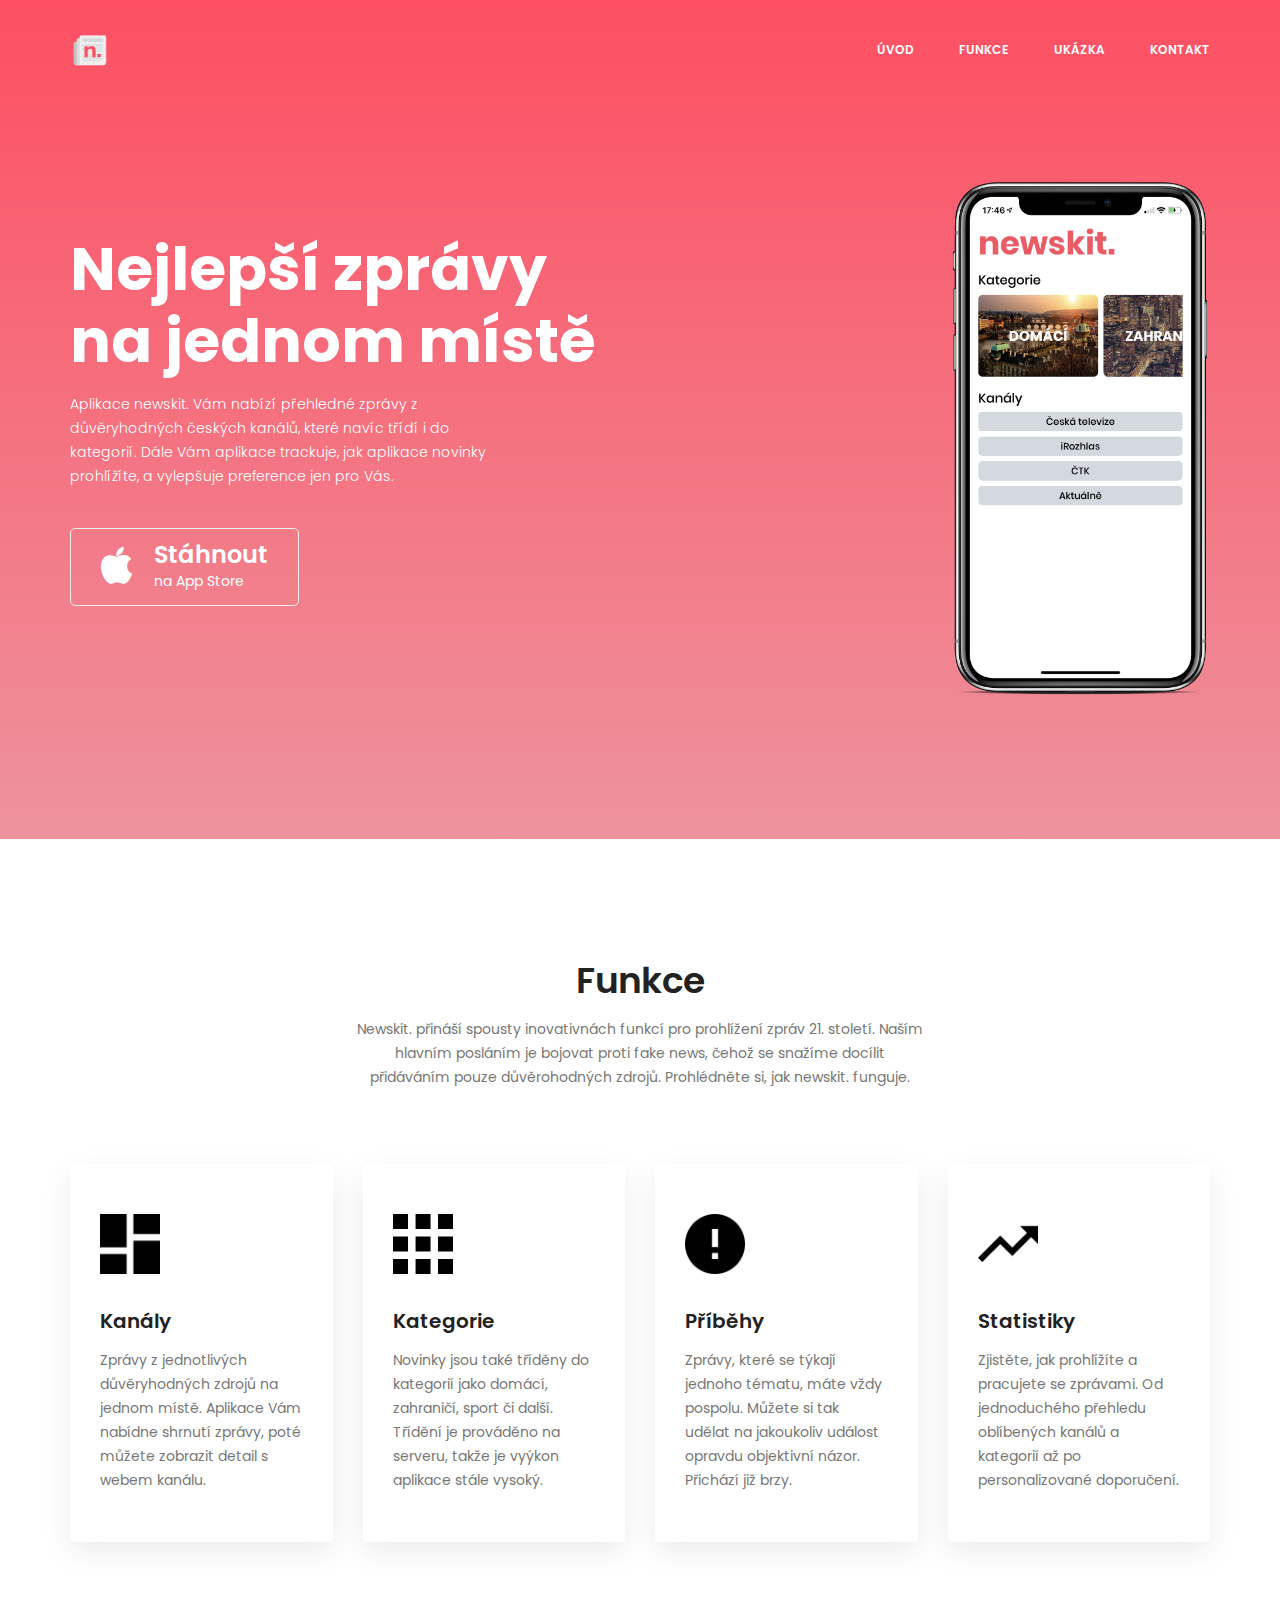
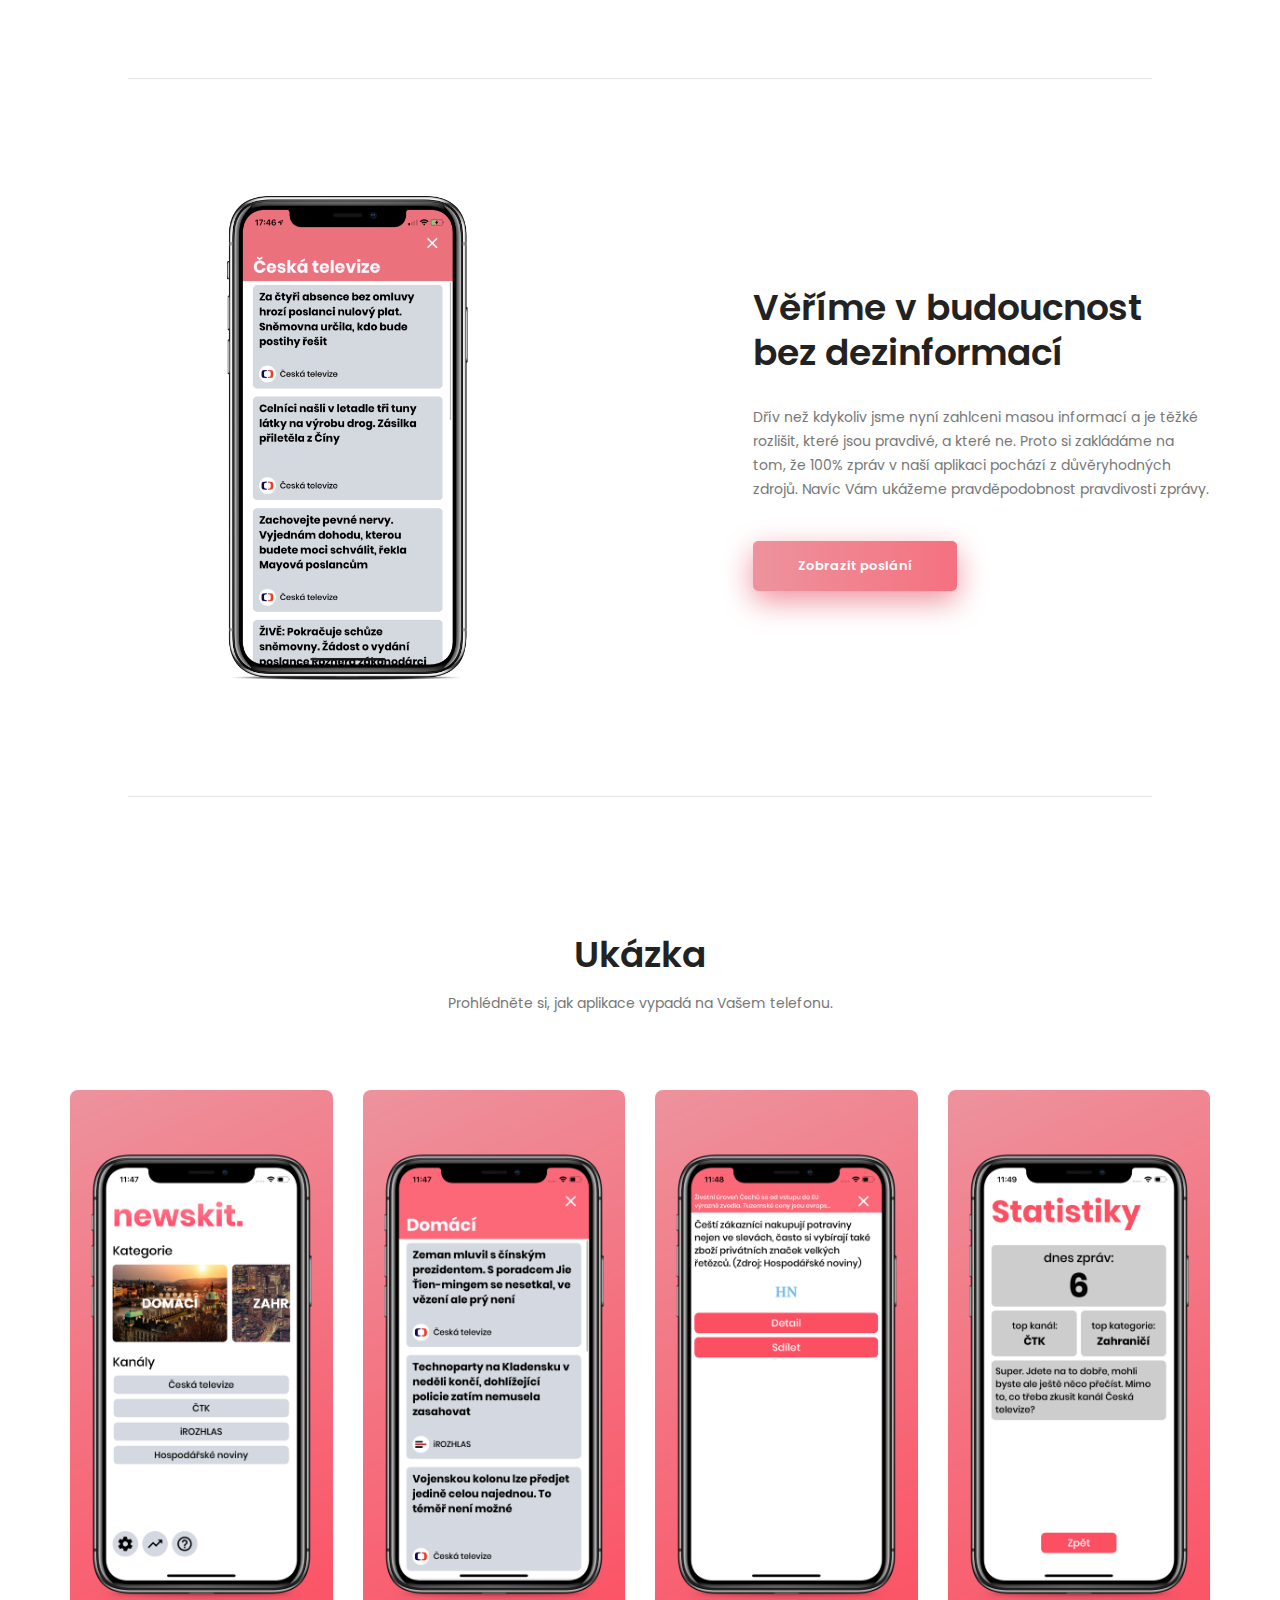
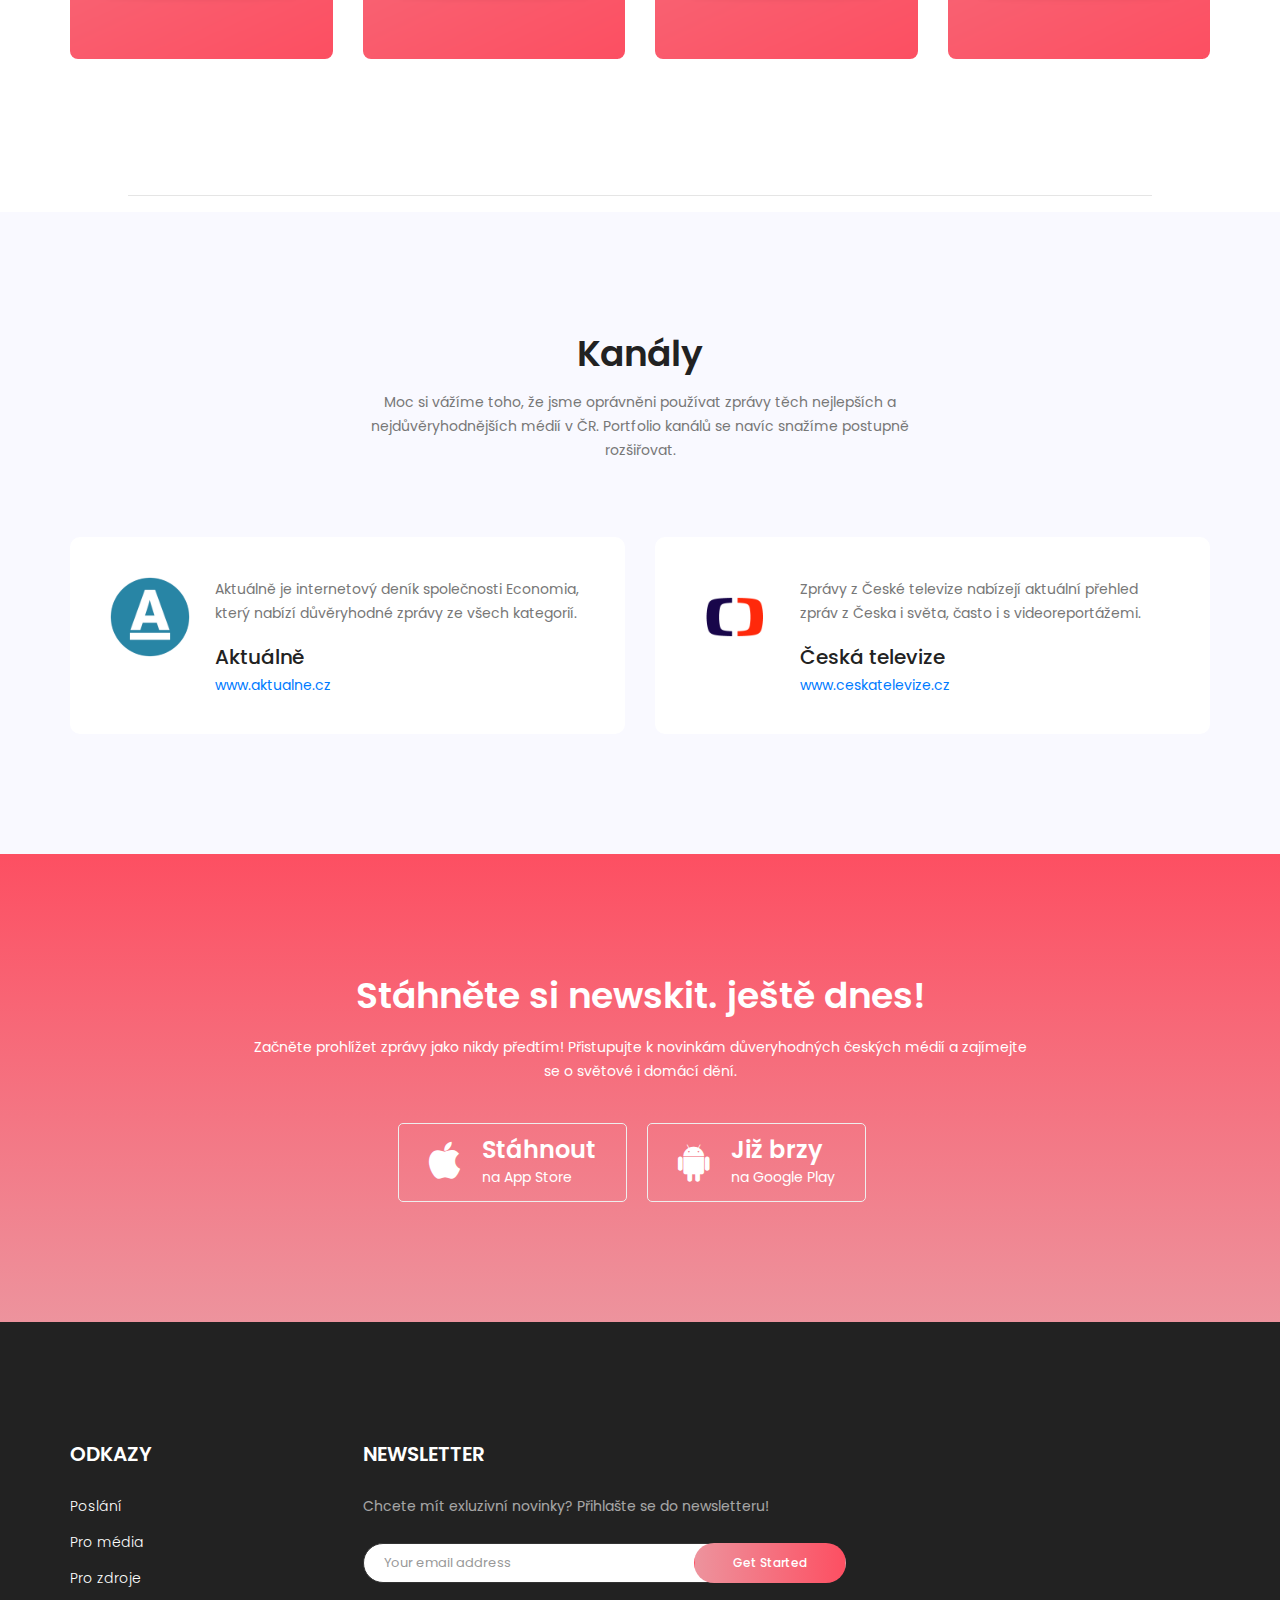
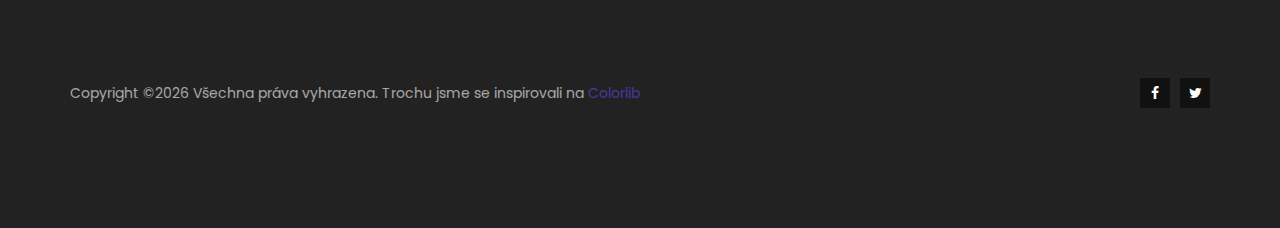
==== commit 8cde4e30: "Edits the separators" ====
--- a/index.html
+++ b/index.html
@@ -126,8 +126,10 @@
         </section>
         <!--================End Feature Area =================-->
 
+        <hr width="80%">
+
         <!--================Interior Area =================-->
-        <section class="interior_area">
+        <section class="interior_area interior_two">
         	<div class="container">
         		<div class="interior_inner row">
         			<div class="col-lg-6">
@@ -145,6 +147,8 @@
         </section>
         <!--================End Interior Area =================-->
 
+        <hr width="80%">
+
         <!--================Feature Area =================-->
         <section class="screenshot_area p_120" id="screen">
         	<div class="container">
@@ -170,6 +174,8 @@
         </section>
         <!--================End Feature Area =================-->
 
+        <hr width="80%">
+        
         <!--================Testimonials Area =================-->
         <section class="testimonials_area p_120">
         	<div class="container">
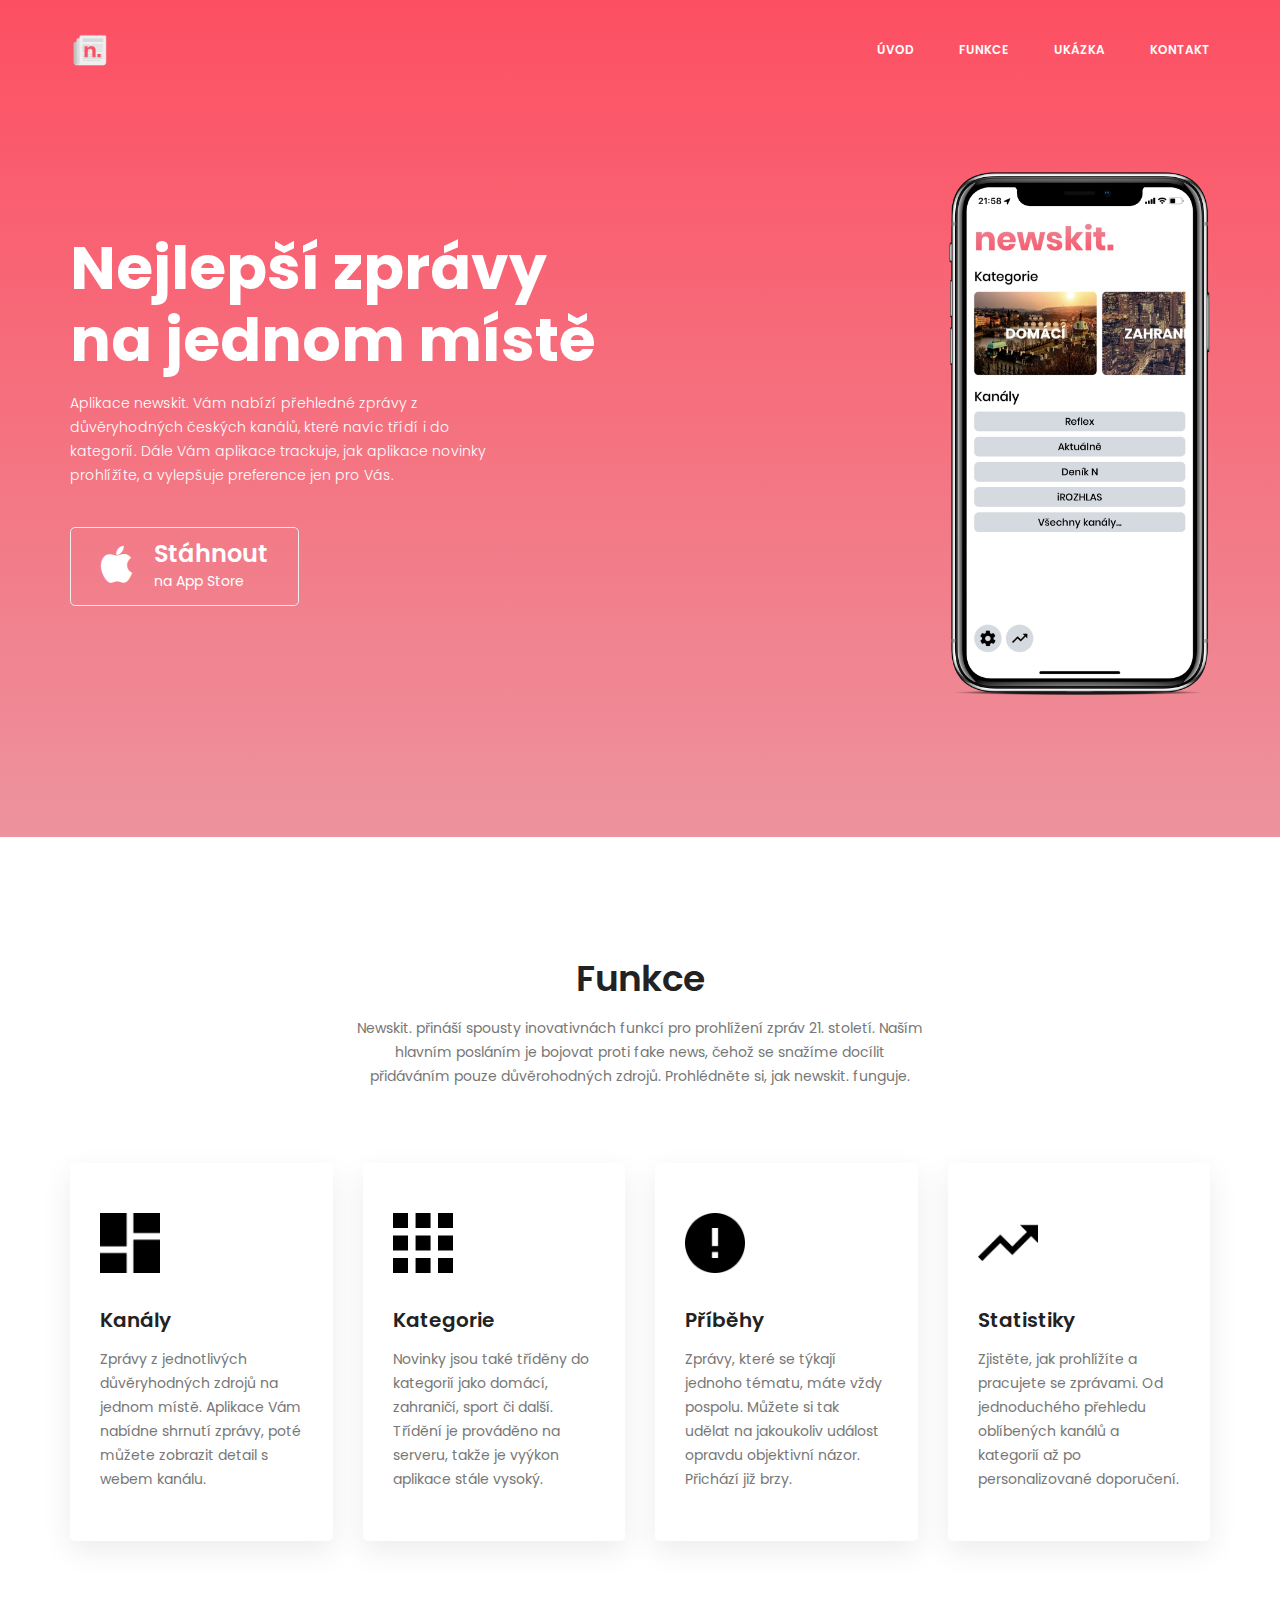
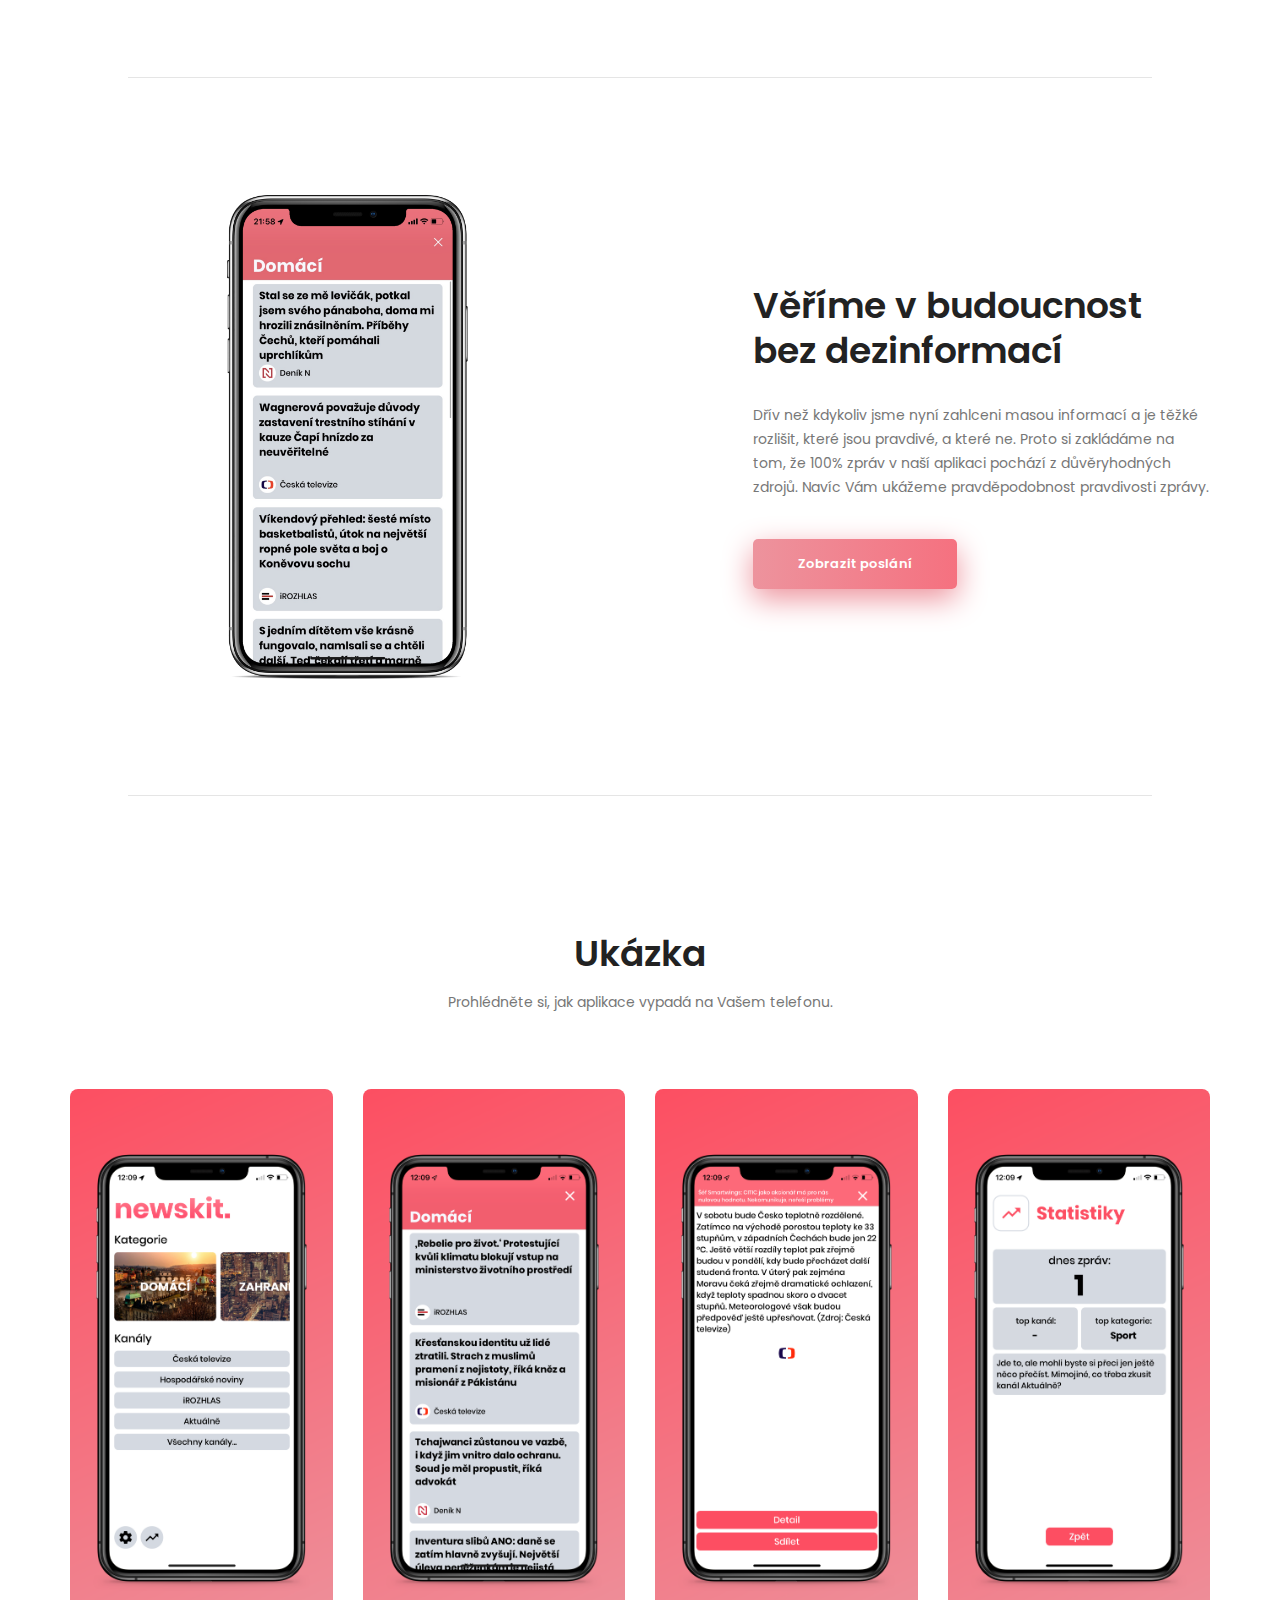
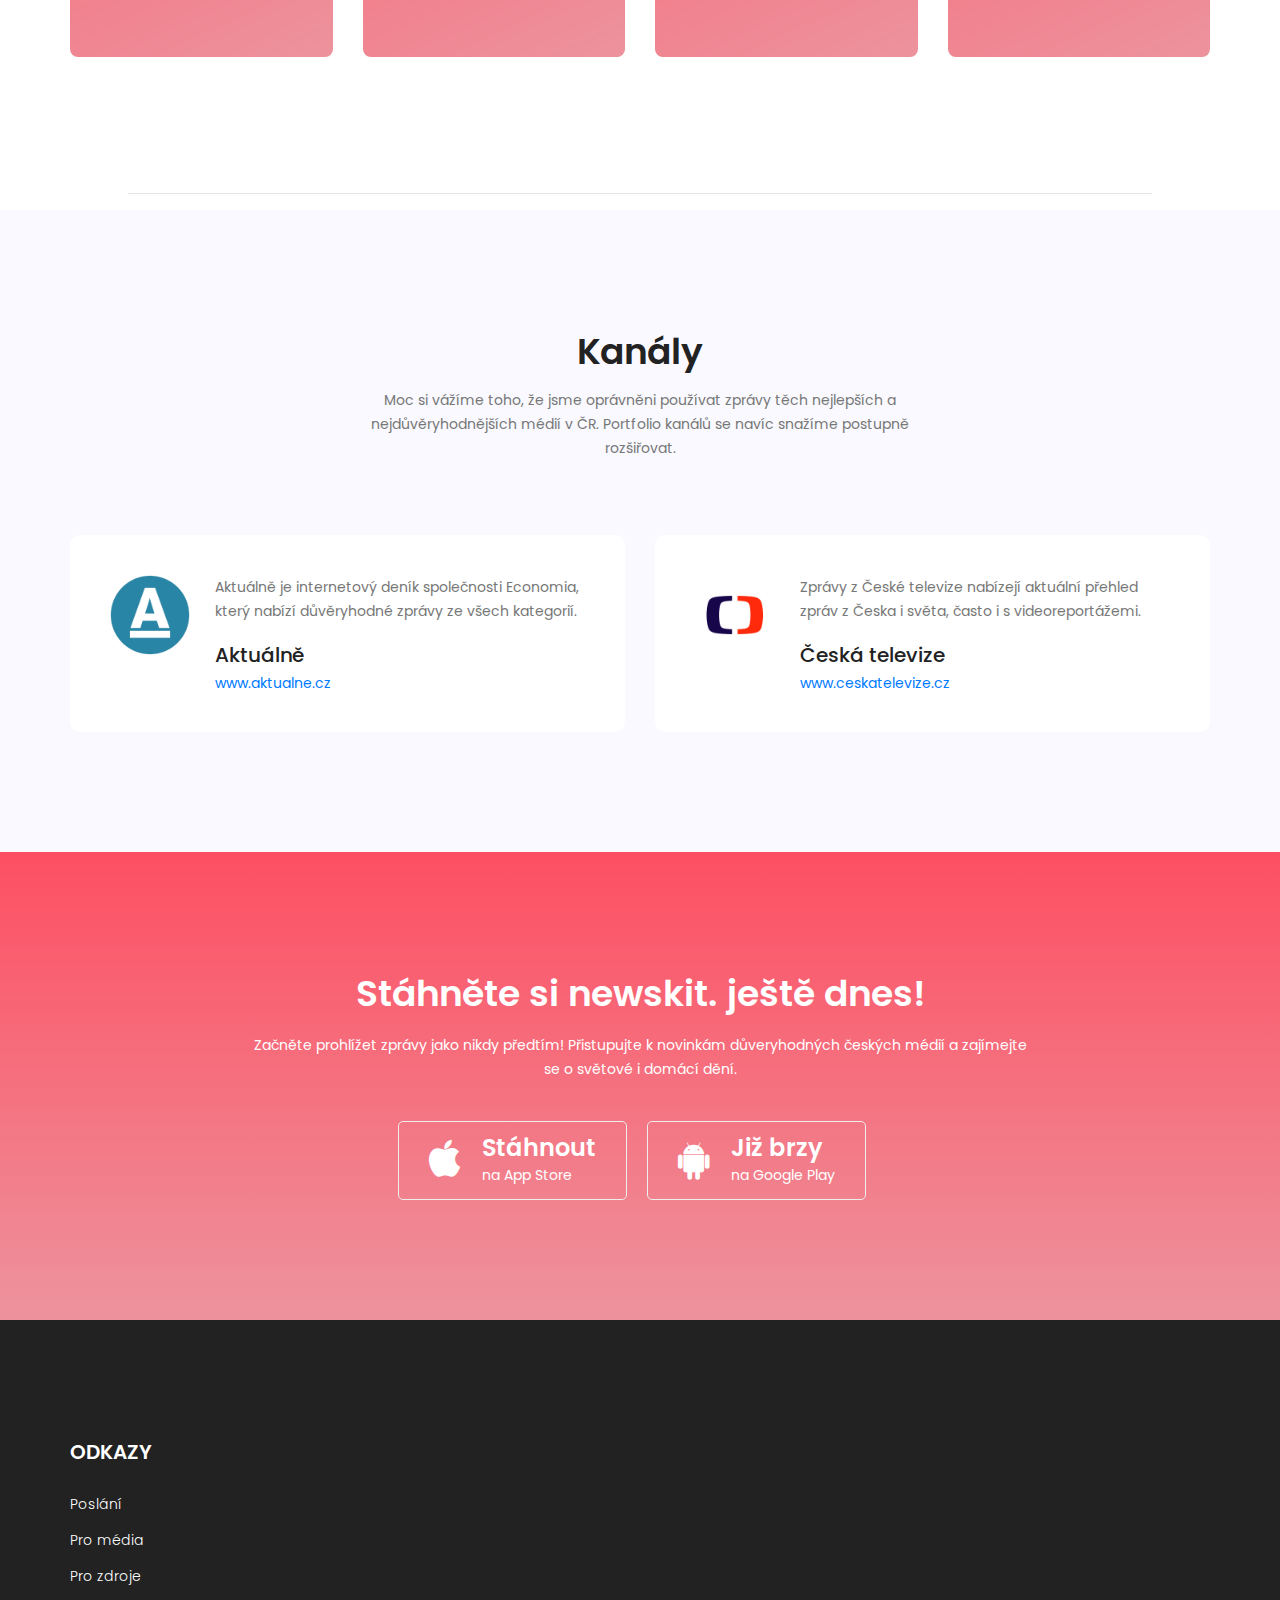
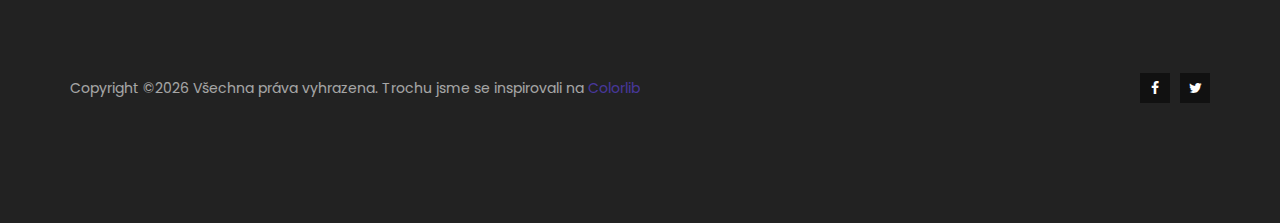
==== commit c93a7a82: "Edits the landing mockup image" ====
--- a/index.html
+++ b/index.html
@@ -175,7 +175,7 @@
         <!--================End Feature Area =================-->
 
         <hr width="80%">
-        
+
         <!--================Testimonials Area =================-->
         <section class="testimonials_area p_120">
         	<div class="container">
@@ -338,21 +338,7 @@
                             </ul>
                         </div>
                     </div>
-                    <div class="col-lg-5 col-md-6 col-sm-6">
-                        <div class="single-footer-widget news_widgets">
-                            <h6 class="footer_title">Newsletter</h6>
-                            <p>Chcete mít exluzivní novinky? Přihlašte se do newsletteru!</p>
-                            <div id="mc_embed_signup">
-                                <form target="_blank" action="https://spondonit.us12.list-manage.com/subscribe/post?u=1462626880ade1ac87bd9c93a&amp;id=92a4423d01" method="get" class="subscribe_form relative">
-                                    <div class="input-group d-flex flex-row">
-                                        <input name="EMAIL" placeholder="Your email address" onfocus="this.placeholder = ''" onblur="this.placeholder = 'Email Address '" required="" type="email">
-                                        <button class="btn sub-btn">Get Started</button>
-                                    </div>
-                                    <div class="mt-10 info"></div>
-                                </form>
-                            </div>
-                        </div>
-                    </div>
+
                 </div>
                 <div class="row footer-bottom d-flex justify-content-between align-items-center">
                     <p class="col-lg-8 col-md-8 footer-text m-0"><!-- Link back to Colorlib can't be removed. Template is licensed under CC BY 3.0. -->
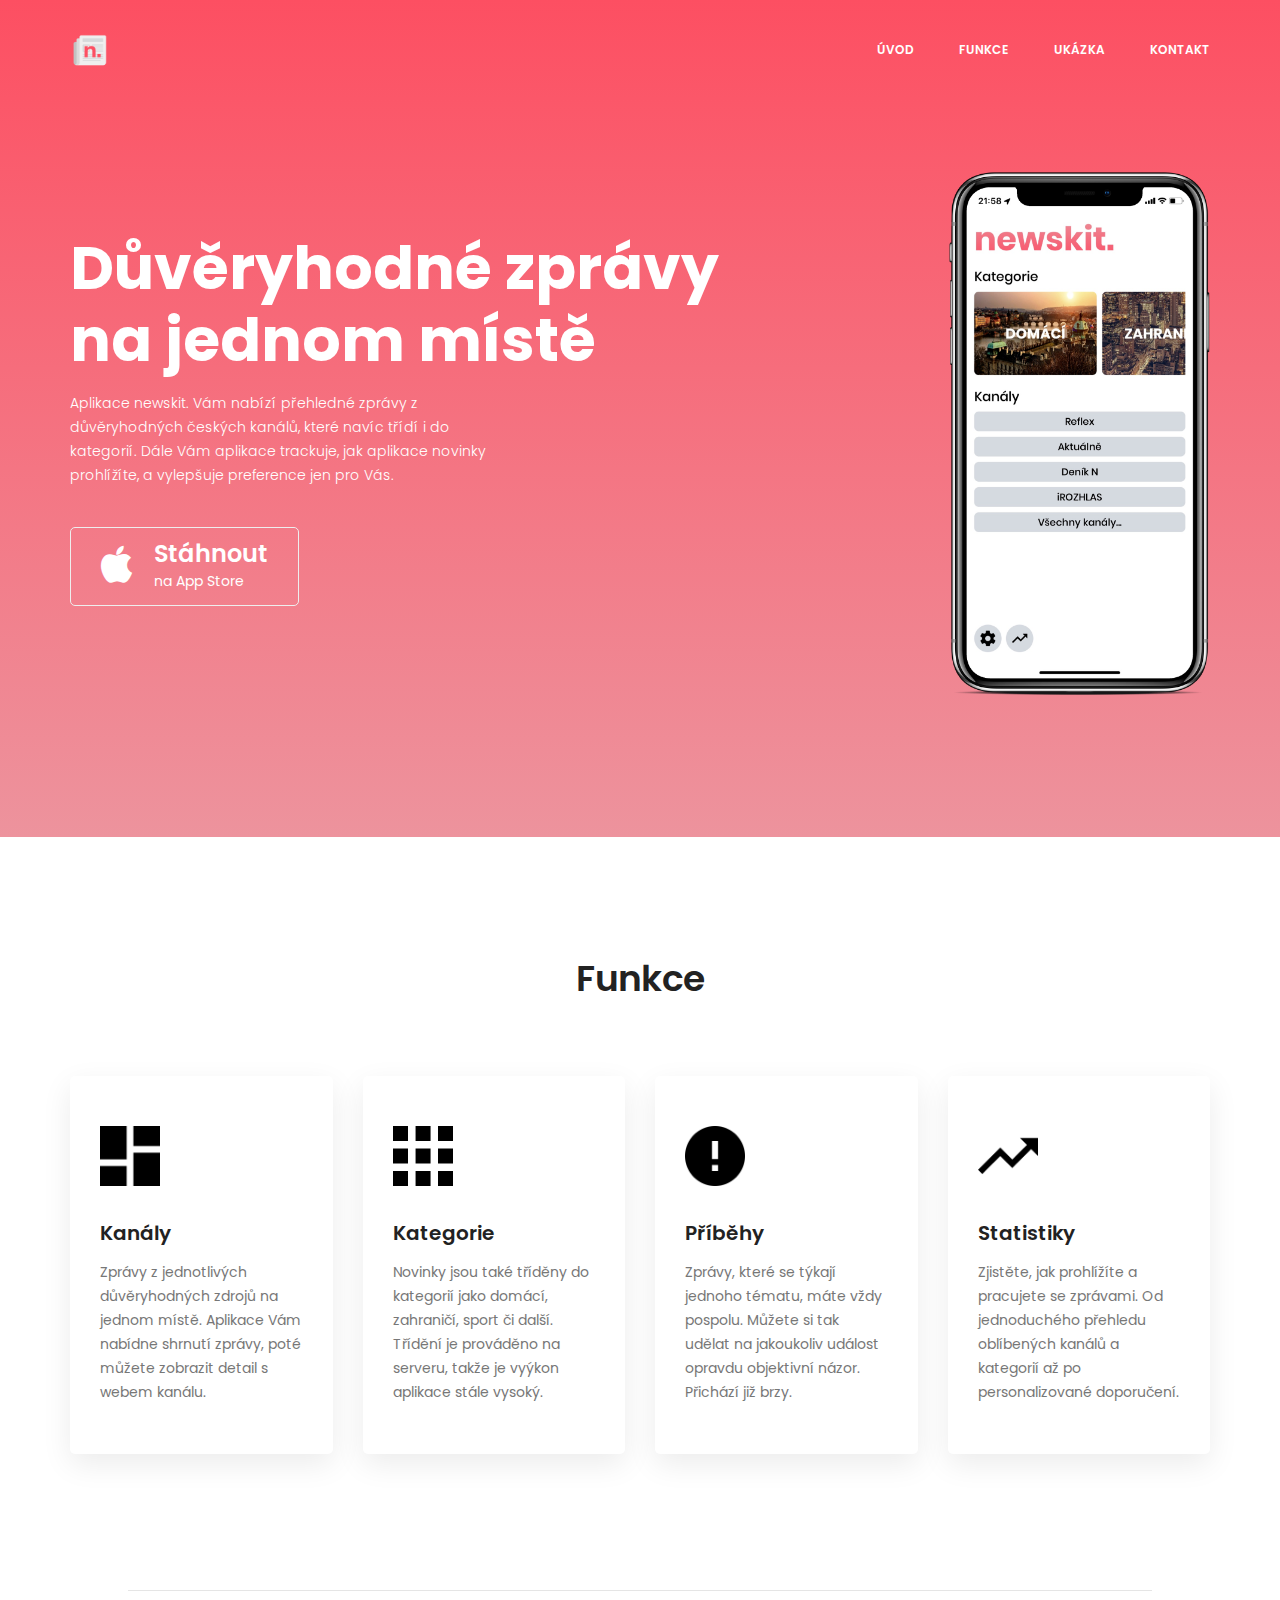
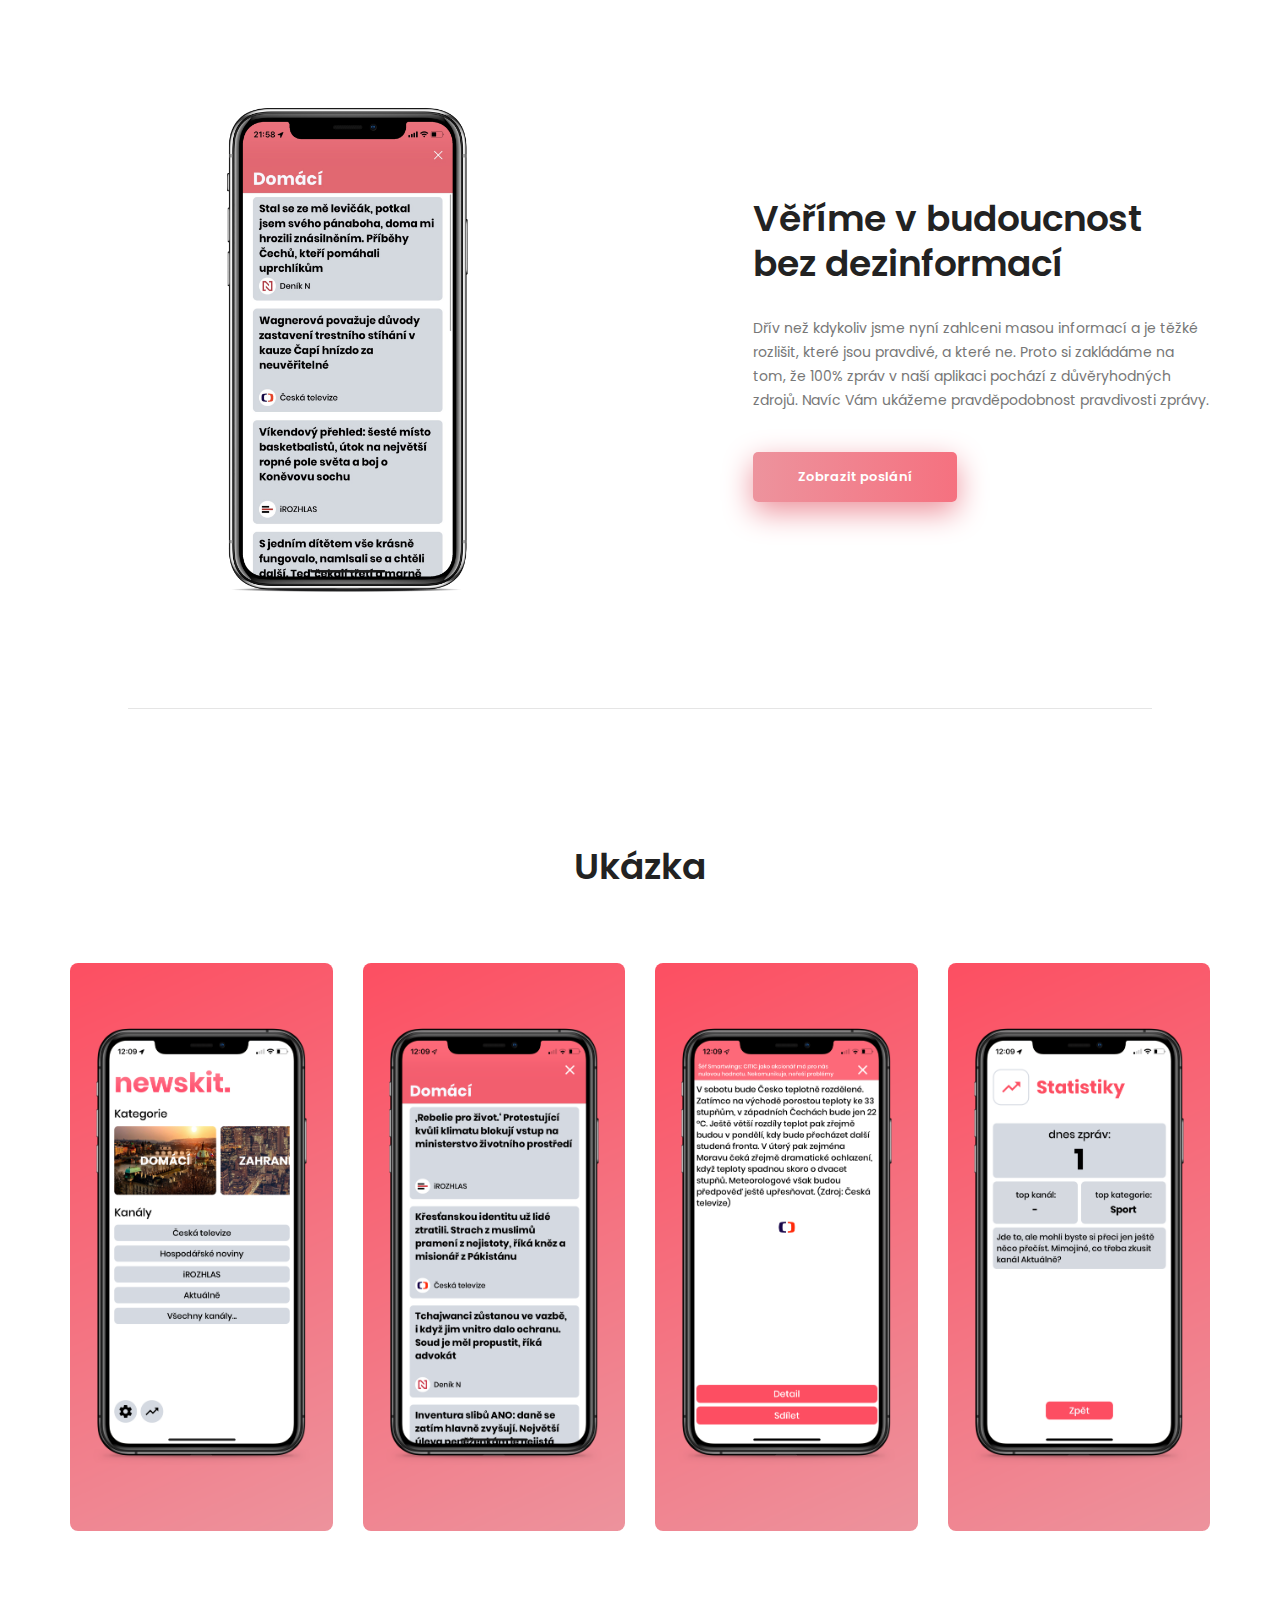
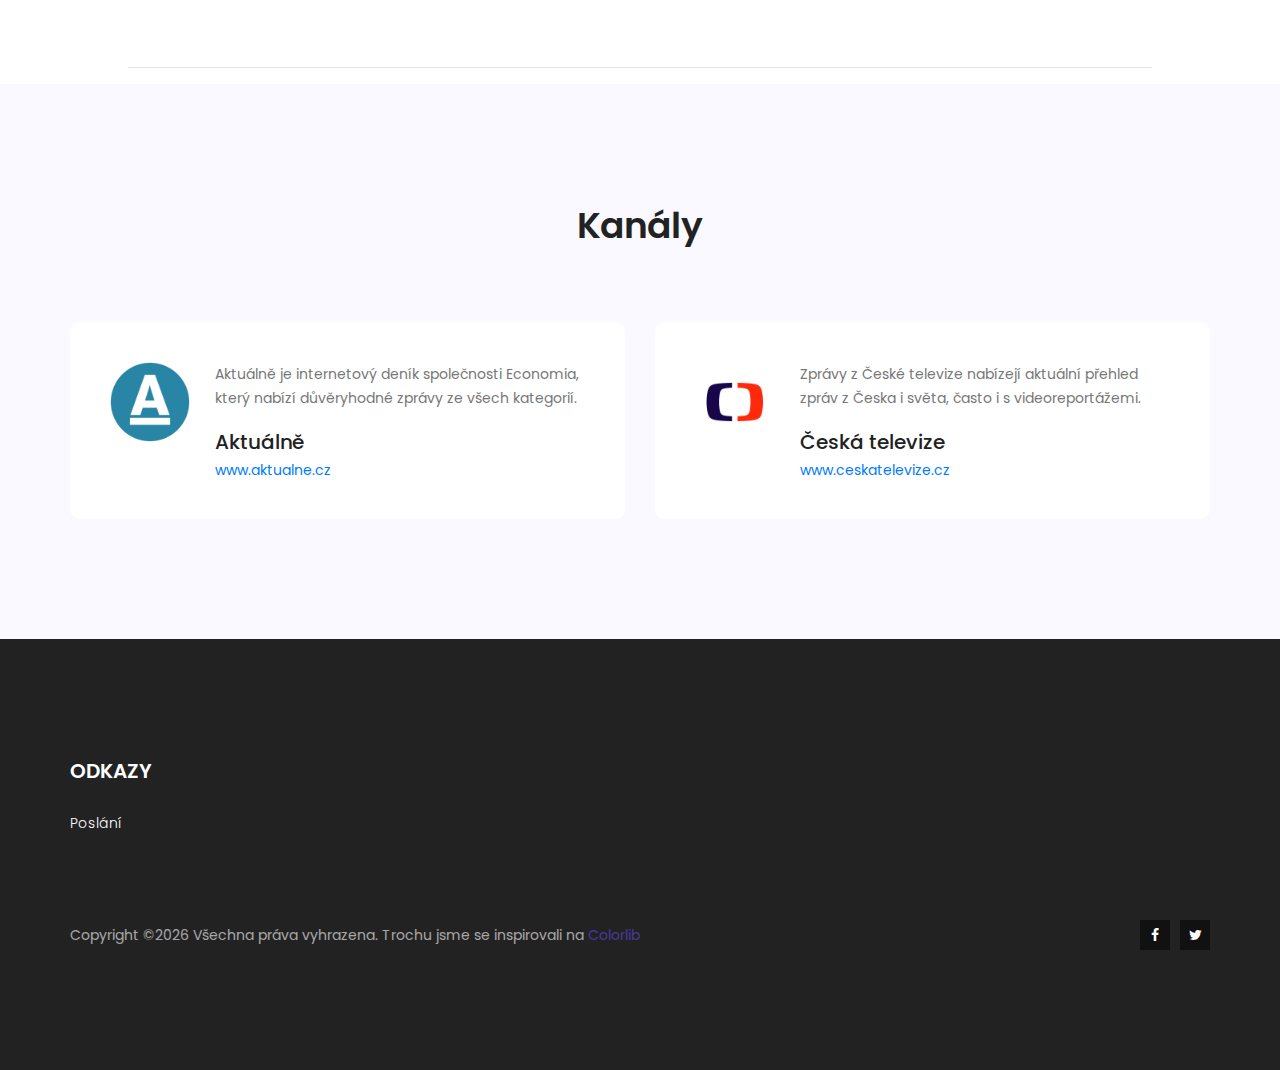
==== commit a5ae1b26: "Deletes redundant parts of the landing page" ====
--- a/index.html
+++ b/index.html
@@ -55,7 +55,7 @@
 				<div class="container">
 					<div class="row banner_content">
 						<div class="col-lg-9">
-							<h2>Nejlepší zprávy <br />na jednom místě</h2>
+							<h2>Důvěryhodné zprávy <br />na jednom místě</h2>
 							<p>Aplikace newskit. Vám nabízí přehledné zprávy z důvěryhodných českých kanálů, které navíc třídí i do kategorií. Dále Vám aplikace trackuje, jak aplikace novinky prohlížíte, a vylepšuje preference jen pro Vás.</p>
               <div class="app_btn_area">
                 <a href="https://itunes.apple.com/us/app/newskit/id1450728417">
@@ -90,7 +90,6 @@
         	<div class="container">
         		<div class="main_title">
         			<h2>Funkce</h2>
-        			<p>Newskit. přináší spousty inovativnách funkcí pro prohlížení zpráv 21. století. Naším hlavním posláním je bojovat proti fake news, čehož se snažíme docílit přidáváním pouze důvěrohodných zdrojů. Prohlédněte si, jak newskit. funguje.</p>
         		</div>
         		<div class="feature_inner row">
         			<div class="col-lg-3 col-md-6">
@@ -154,7 +153,6 @@
         	<div class="container">
         		<div class="main_title">
         			<h2>Ukázka</h2>
-        			<p>Prohlédněte si, jak aplikace vypadá na Vašem telefonu.</p>
         		</div>
         		<div class="screenshot_inner owl-carousel">
         			<div class="item">
@@ -181,7 +179,6 @@
         	<div class="container">
         		<div class="main_title">
         			<h2>Kanály</h2>
-        			<p>Moc si vážíme toho, že jsme oprávněni používat zprávy těch nejlepších a nejdůvěryhodnějších médií v ČR. Portfolio kanálů se navíc snažíme postupně rozšiřovat.</p>
         		</div>
         		<div class="testi_slider owl-carousel">
               <div class="item">
@@ -268,61 +265,10 @@
 							</div>
         				</div>
         			</div>
-              <div class="item">
-        				<div class="testi_item">
-							<div class="media">
-								<div class="d-flex">
-									<img src="img/sources/reflex.png" class="source_icon_image" width="80px">
-								</div>
-								<div class="media-body">
-									<p>Reflex je český společenský týdeník, který vychází již necelých 30 let i v tištěné podobě.</p>
-									<h4>Reflex</h4>
-									<h5><a href="https://www.reflex.cz">www.reflex.cz</a></h5>
-								</div>
-							</div>
-        				</div>
-        			</div>
         		</div>
         	</div>
         </section>
         <!--================End Testimonials Area =================-->
-
-        <!--================Download App Area =================-->
-        <section class="download_app_area p_120" id="download">
-        	<div class="container">
-        		<div class="app_inner">
-        			<h2>Stáhněte si newskit. ještě dnes!</h2>
-        			<p>Začněte prohlížet zprávy jako nikdy předtím! Přistupujte k novinkám důveryhodných českých médií a zajímejte se o světové i domácí dění.</p>
-        			<div class="app_btn_area">
-                <a href="https://itunes.apple.com/us/app/newskit/id1450728417">
-        				<div class="app_btn">
-        					<div class="media">
-								<div class="d-flex">
-									<i class="fa fa-apple" aria-hidden="true"></i>
-								</div>
-								<div class="media-body">
-									<h4>Stáhnout</h4>
-									<p>na App Store</p>
-								</div>
-							</div>
-        				</div>
-              </a>
-        				<div class="app_btn">
-        					<div class="media">
-								<div class="d-flex">
-									<i class="fa fa-android" aria-hidden="true"></i>
-								</div>
-								<div class="media-body">
-									<h4>Již brzy</h4>
-									<p>na Google Play</p>
-								</div>
-							</div>
-        				</div>
-        			</div>
-        		</div>
-        	</div>
-        </section>
-        <!--================End Download App Area =================-->
 
         <!--================ start footer Area  =================-->
         <footer class="footer-area p_120">
@@ -333,8 +279,6 @@
                            <h6 class="footer_title">ODKAZY</h6>
                             <ul class="list">
                             	<li><a href="mission.html">Poslání</a></li>
-                            	<li><a href="media.html">Pro média</a></li>
-                            	<li><a href="sources.html">Pro zdroje</a></li>
                             </ul>
                         </div>
                     </div>
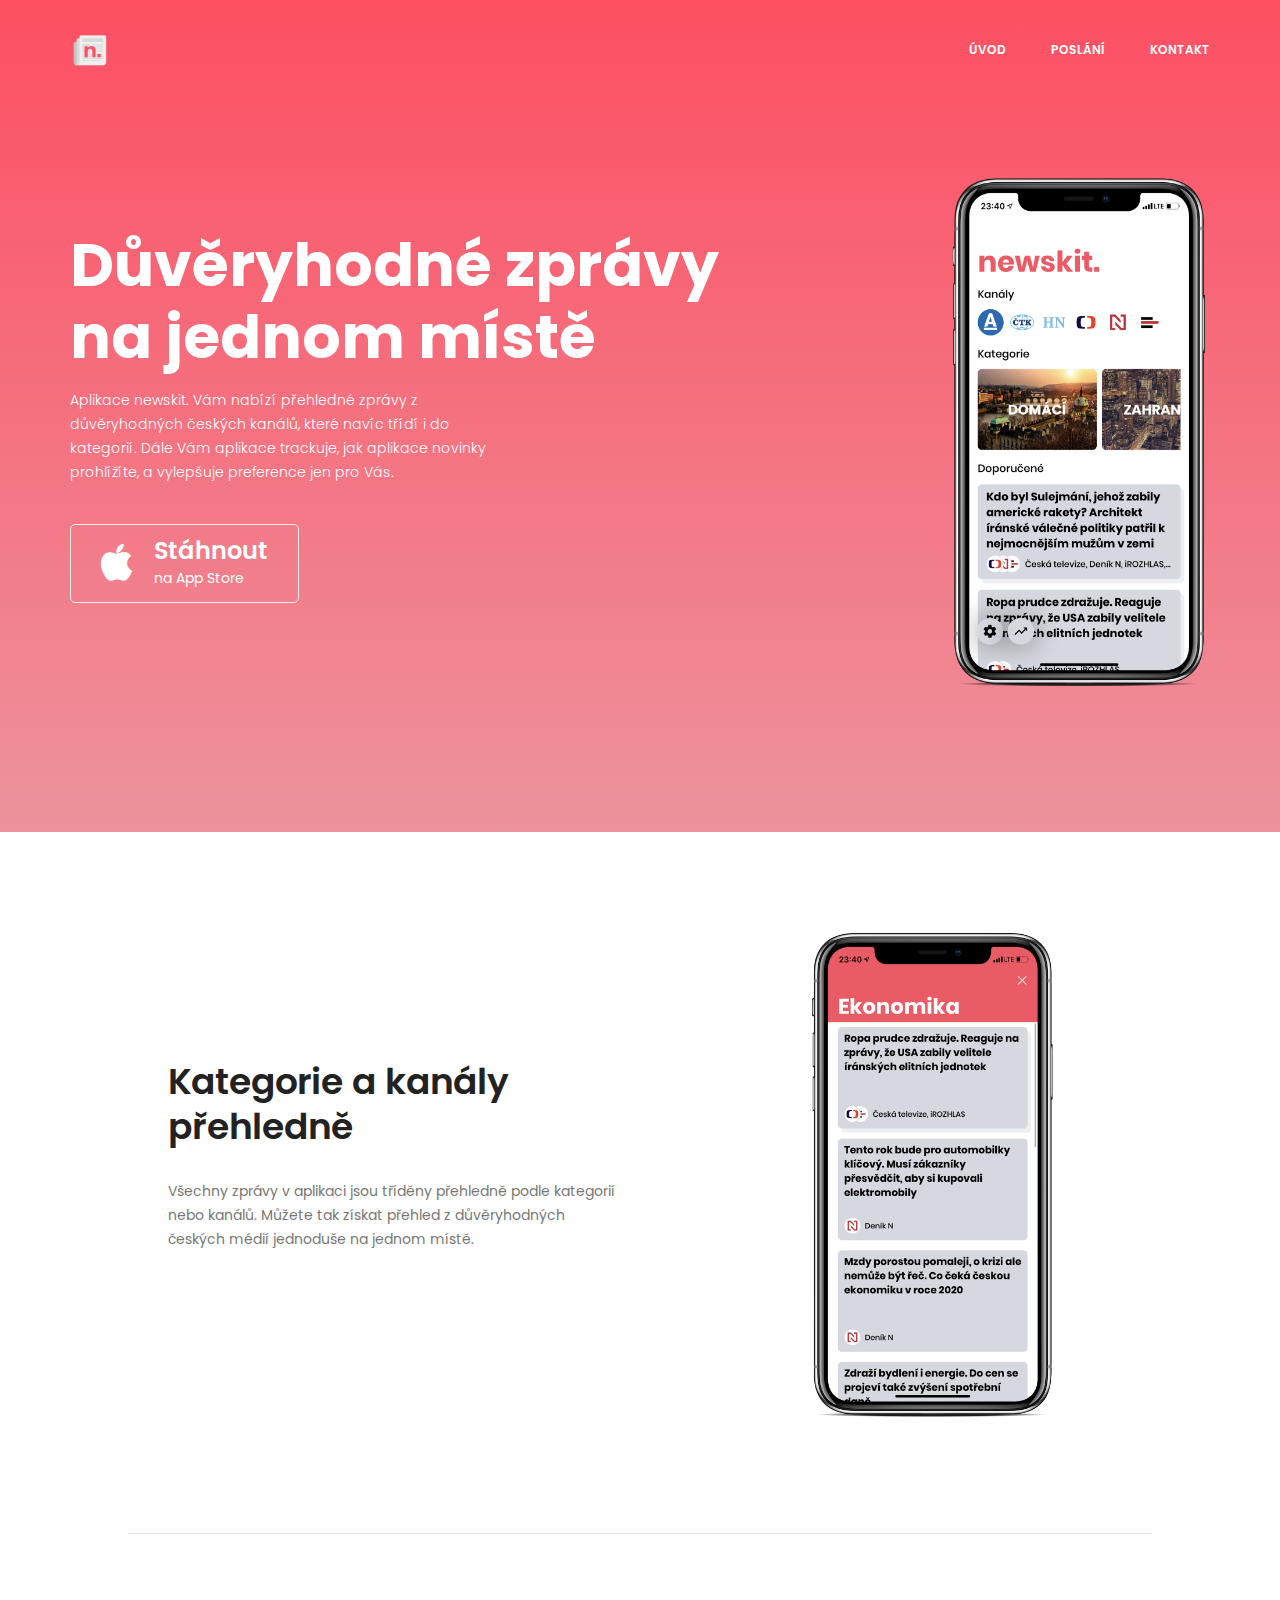
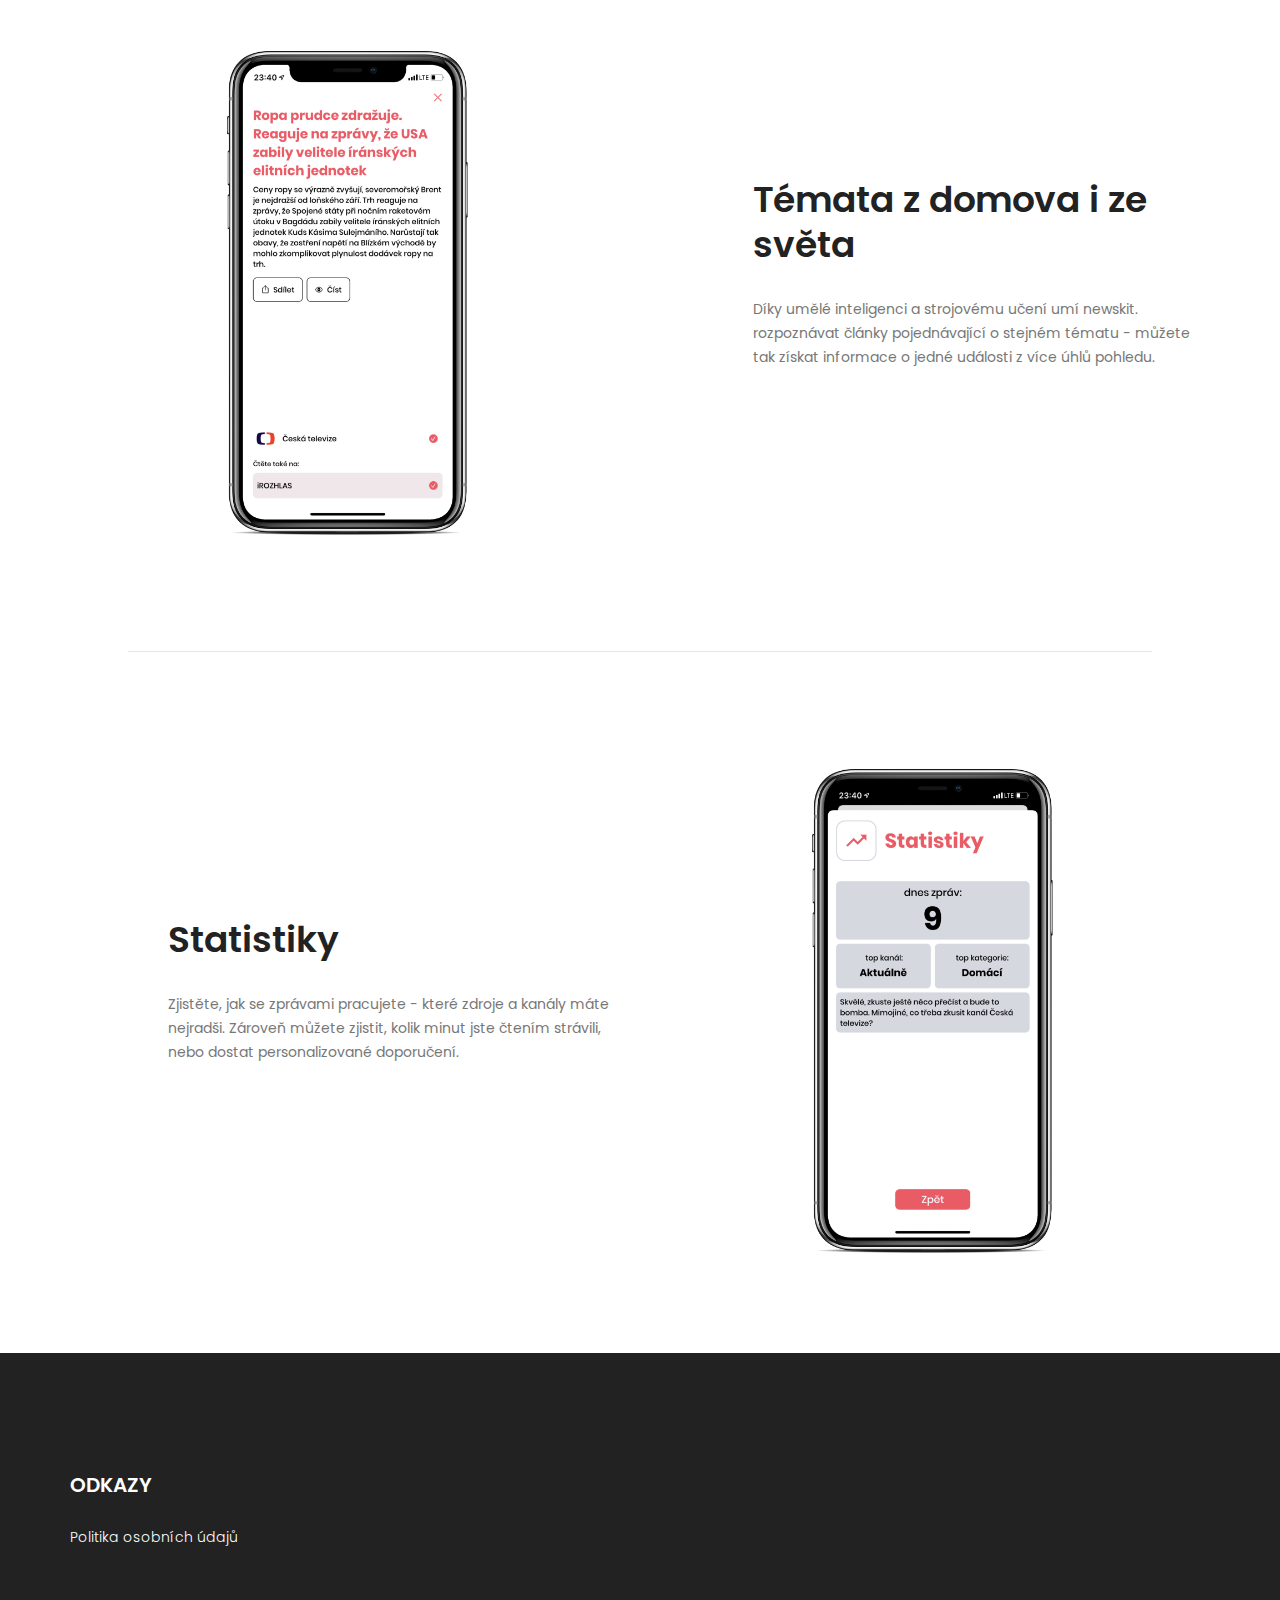
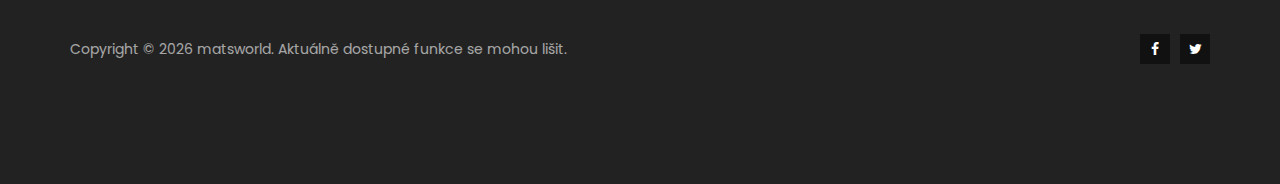
==== commit d9194483: "Moves mission from the footer to the navbar" ====
--- a/index.html
+++ b/index.html
@@ -38,8 +38,7 @@
 						<div class="collapse navbar-collapse offset" id="navbarSupportedContent">
 							<ul class="nav navbar-nav menu_nav ml-auto">
 								<li class="nav-item active"><a class="nav-link" href="#home">Úvod</a></li>
-								<li class="nav-item"><a class="nav-link" href="#feature">Funkce</a></li>
-								<li class="nav-item"><a class="nav-link" href="#screen">Ukázka</a>
+                <li class="nav-item"><a class="nav-link" href="mission.html">Poslání</a></li>
 								<li class="nav-item"><a class="nav-link" href="contact.html">Kontakt</a></li>
 							</ul>
 						</div>
@@ -85,190 +84,60 @@
         </section>
         <!--================End Home Banner Area =================-->
 
-        <!--================Feature Area =================-->
-        <section class="feature_area p_120" id="feature">
-        	<div class="container">
-        		<div class="main_title">
-        			<h2>Funkce</h2>
-        		</div>
-        		<div class="feature_inner row">
-        			<div class="col-lg-3 col-md-6">
-        				<div class="feature_item">
-        					<img src="img/icon/dashboard.png" alt="" width="60px">
-        					<h4>Kanály</h4>
-        					<p>Zprávy z jednotlivých důvěryhodných zdrojů na jednom místě. Aplikace Vám nabídne shrnutí zprávy, poté můžete zobrazit detail s webem kanálu.</p>
-        				</div>
-        			</div>
-        			<div class="col-lg-3 col-md-6">
-        				<div class="feature_item">
-        					<img src="img/icon/menu.png" alt="" width="60px">
-        					<h4>Kategorie</h4>
-        					<p>Novinky jsou také tříděny do kategorií jako domácí, zahraničí, sport či další. Třídění je prováděno na serveru, takže je vyýkon aplikace stále vysoký.</p>
-        				</div>
-        			</div>
-        			<div class="col-lg-3 col-md-6">
-        				<div class="feature_item">
-        					<img src="img/icon/error.png" alt="" width="60px">
-        					<h4>Příběhy</h4>
-        					<p>Zprávy, které se týkají jednoho tématu, máte vždy pospolu. Můžete si tak udělat na jakoukoliv událost opravdu objektivní názor. Přichází již brzy.</p>
-        				</div>
-        			</div>
-        			<div class="col-lg-3 col-md-6">
-        				<div class="feature_item">
-        					<img src="img/icon/stats.png" alt="" width="60px">
-        					<h4>Statistiky</h4>
-        					<p>Zjistěte, jak prohlížíte a pracujete se zprávami. Od jednoduchého přehledu oblíbených kanálů a kategorií až po personalizované doporučení.</p>
-        				</div>
-        			</div>
-        		</div>
-        	</div>
-        </section>
-        <!--================End Feature Area =================-->
+                <section class="interior_area interior_two">
+                	<div class="container">
+                		<div class="interior_inner row">
+                			<div class="col-lg-5 offset-lg-1">
+                				<div class="interior_text">
+                					<h4>Kategorie a kanály přehledně</h4>
+                					<p>Všechny zprávy v aplikaci jsou tříděny přehledně podle kategorií nebo kanálů. Můžete tak získat přehled z důvěryhodných českých médií jednoduše na jednom místě.</p>
+                        </div>
+                			</div>
+                			<div class="col-lg-6">
+                				<img class="img-fluid" src="img/feature/mock-2.png" alt="">
+                			</div>
+                		</div>
+                	</div>
+                </section>
 
-        <hr width="80%">
+                <hr width="80%">
 
-        <!--================Interior Area =================-->
-        <section class="interior_area interior_two">
-        	<div class="container">
-        		<div class="interior_inner row">
-        			<div class="col-lg-6">
-        				<img class="img-fluid" src="img/feature/mock-1.png" alt="">
-        			</div>
-        			<div class="col-lg-5 offset-lg-1">
-        				<div class="interior_text">
-        					<h4>Věříme v budoucnost bez dezinformací</h4>
-        					<p>Dřív než kdykoliv jsme nyní zahlceni masou informací a je těžké rozlišit, které jsou pravdivé, a které ne. Proto si zakládáme na tom, že 100% zpráv v naší aplikaci pochází z důvěryhodných zdrojů. Navíc Vám ukážeme pravděpodobnost pravdivosti zprávy.</p>
-        					<a class="main_btn" href="mission.html">Zobrazit poslání</a>
-        				</div>
-        			</div>
-        		</div>
-        	</div>
-        </section>
-        <!--================End Interior Area =================-->
+                <!--================Interior Area =================-->
+                <section class="interior_area interior_two">
+                	<div class="container">
+                		<div class="interior_inner row">
+                			<div class="col-lg-6">
+                				<img class="img-fluid" src="img/feature/mock-3.png" alt="">
+                			</div>
+                			<div class="col-lg-5 offset-lg-1">
+                				<div class="interior_text">
+                					<h4>Témata z domova i ze světa</h4>
+                					<p>Díky umělé inteligenci a strojovému učení umí newskit. rozpoznávat články pojednávající o stejném tématu - můžete tak získat informace o jedné události z více úhlů pohledu.</p>
+                				</div>
+                			</div>
+                		</div>
+                	</div>
+                </section>
+                <!--================End Interior Area =================-->
 
-        <hr width="80%">
+                <hr width="80%">
 
-        <!--================Feature Area =================-->
-        <section class="screenshot_area p_120" id="screen">
-        	<div class="container">
-        		<div class="main_title">
-        			<h2>Ukázka</h2>
-        		</div>
-        		<div class="screenshot_inner owl-carousel">
-        			<div class="item">
-        				<img src="img/feature/feature-1.jpg" alt="" style="border: 0px solid; border-radius: 8px; width: 100%;">
-        			</div>
-        			<div class="item">
-        				<img src="img/feature/feature-2.jpg" alt="" style="border: 0px solid; border-radius: 8px; width: 100%;">
-        			</div>
-        			<div class="item">
-        				<img src="img/feature/feature-3.jpg" alt="" style="border: 0px solid; border-radius: 8px; width: 100%;">
-        			</div>
-        			<div class="item">
-        				<img src="img/feature/feature-4.jpg" alt="" style="border: 0px solid; border-radius: 8px; width: 100%;">
-        			</div>
-        		</div>
-        	</div>
-        </section>
-        <!--================End Feature Area =================-->
+                <section class="interior_area interior_two">
+                	<div class="container">
+                		<div class="interior_inner row">
+                			<div class="col-lg-5 offset-lg-1">
+                				<div class="interior_text">
+                					<h4>Statistiky</h4>
+                					<p>Zjistěte, jak se zprávami pracujete - které zdroje a kanály máte nejradši. Zároveň můžete zjistit, kolik minut jste čtením strávili, nebo dostat personalizované doporučení.</p>
+                        </div>
+                			</div>
+                			<div class="col-lg-6">
+                				<img class="img-fluid" src="img/feature/mock-4.png" alt="">
+                			</div>
+                		</div>
+                	</div>
+                </section>
 
-        <hr width="80%">
-
-        <!--================Testimonials Area =================-->
-        <section class="testimonials_area p_120">
-        	<div class="container">
-        		<div class="main_title">
-        			<h2>Kanály</h2>
-        		</div>
-        		<div class="testi_slider owl-carousel">
-              <div class="item">
-        				<div class="testi_item">
-							<div class="media">
-								<div class="d-flex">
-									<img src="img/sources/aktualne.png" class="source_icon_image" width="80px">
-								</div>
-								<div class="media-body">
-									<p>Aktuálně je internetový deník společnosti Economia, který nabízí důvěryhodné zprávy ze všech kategorií.</p>
-									<h4>Aktuálně</h4>
-									<h5><a href="https://www.aktualne.cz">www.aktualne.cz</a></h5>
-								</div>
-							</div>
-        				</div>
-        			</div>
-        			<div class="item">
-        				<div class="testi_item">
-							<div class="media">
-								<div class="d-flex">
-									<img src="img/sources/ct.PNG" class="source_icon_image" width="80px">
-								</div>
-								<div class="media-body">
-									<p>Zprávy z České televize nabízejí aktuální přehled zpráv z Česka i světa, často i s videoreportážemi.</p>
-									<h4>Česká televize</h4>
-									<h5><a href="https://www.ceskatelevize.cz">www.ceskatelevize.cz</a></h5>
-								</div>
-							</div>
-        				</div>
-        			</div>
-              <div class="item">
-        				<div class="testi_item">
-							<div class="media">
-								<div class="d-flex">
-									<img src="img/sources/ctk.png" class="source_icon_image" width="80px">
-								</div>
-								<div class="media-body">
-									<p>ČTK, konkrétně České noviny, nabízejí již přes sto let kvalitní a nezávislý zpravodajský servis.</p>
-									<h4>ČTK</h4>
-									<h5><a href="https://www.ceskenoviny.cz">www.ceskenoviny.cz</a></h5>
-								</div>
-							</div>
-        				</div>
-        			</div>
-              <div class="item">
-        				<div class="testi_item">
-							<div class="media">
-								<div class="d-flex">
-									<img src="img/sources/denik_n.png" class="source_icon_image" width="80px">
-								</div>
-								<div class="media-body">
-									<p>Deník N je nezávislý český deník, který navíc nabízí i službu Minuta po minutě, časovou osu událostí.</p>
-									<h4>Deník N</h4>
-									<h5><a href="https://www.denikn.cz">www.denikn.cz</a></h5>
-								</div>
-							</div>
-        				</div>
-        			</div>
-              <div class="item">
-        				<div class="testi_item">
-							<div class="media">
-								<div class="d-flex">
-									<img src="img/sources/hospodarky.png" class="source_icon_image" width="80px">
-								</div>
-								<div class="media-body">
-									<p>Hospodářské noviny se již necelých 30 let zaměřují převážně na ekonomiku a politiku.</p>
-									<h4>Hospodářské noviny</h4>
-									<h5><a href="https://www.ihned.cz">www.ihned.cz</a></h5>
-								</div>
-							</div>
-        				</div>
-        			</div>
-              <div class="item">
-        				<div class="testi_item">
-							<div class="media">
-								<div class="d-flex">
-									<img src="img/sources/irozhlas.jpg" class="source_icon_image" width="80px">
-								</div>
-								<div class="media-body">
-									<p>iROZHLAS vydává splehlivé zprávy Českého rozhlasu na internetu. Nabízí zprávy ze všech kategorií.</p>
-									<h4>iROZHLAS</h4>
-									<h5><a href="https://www.irozhlas.cz">www.irozhlas.cz</a></h5>
-								</div>
-							</div>
-        				</div>
-        			</div>
-        		</div>
-        	</div>
-        </section>
-        <!--================End Testimonials Area =================-->
 
         <!--================ start footer Area  =================-->
         <footer class="footer-area p_120">
@@ -278,7 +147,7 @@
                         <div class="single-footer-widget tp_widgets">
                            <h6 class="footer_title">ODKAZY</h6>
                             <ul class="list">
-                            	<li><a href="mission.html">Poslání</a></li>
+                              <li><a href="https://data.matsworld.io/files/newskit/privacy_policy.pdf">Politika osobních údajů</a></li>
                             </ul>
                         </div>
                     </div>
@@ -286,7 +155,7 @@
                 </div>
                 <div class="row footer-bottom d-flex justify-content-between align-items-center">
                     <p class="col-lg-8 col-md-8 footer-text m-0"><!-- Link back to Colorlib can't be removed. Template is licensed under CC BY 3.0. -->
-Copyright &copy;<script>document.write(new Date().getFullYear());</script> Všechna práva vyhrazena. Trochu jsme se inspirovali na <a href="https://colorlib.com" target="_blank">Colorlib</a>
+Copyright &copy; <script>document.write(new Date().getFullYear());</script> matsworld. Aktuálně dostupné funkce se mohou lišit.
 <!-- Link back to Colorlib can't be removed. Template is licensed under CC BY 3.0. --></p>
                     <div class="col-lg-4 col-md-4 footer-social">
                         <a href="https://www.facebook.com/matsworld.io/"><i class="fa fa-facebook"></i></a>
